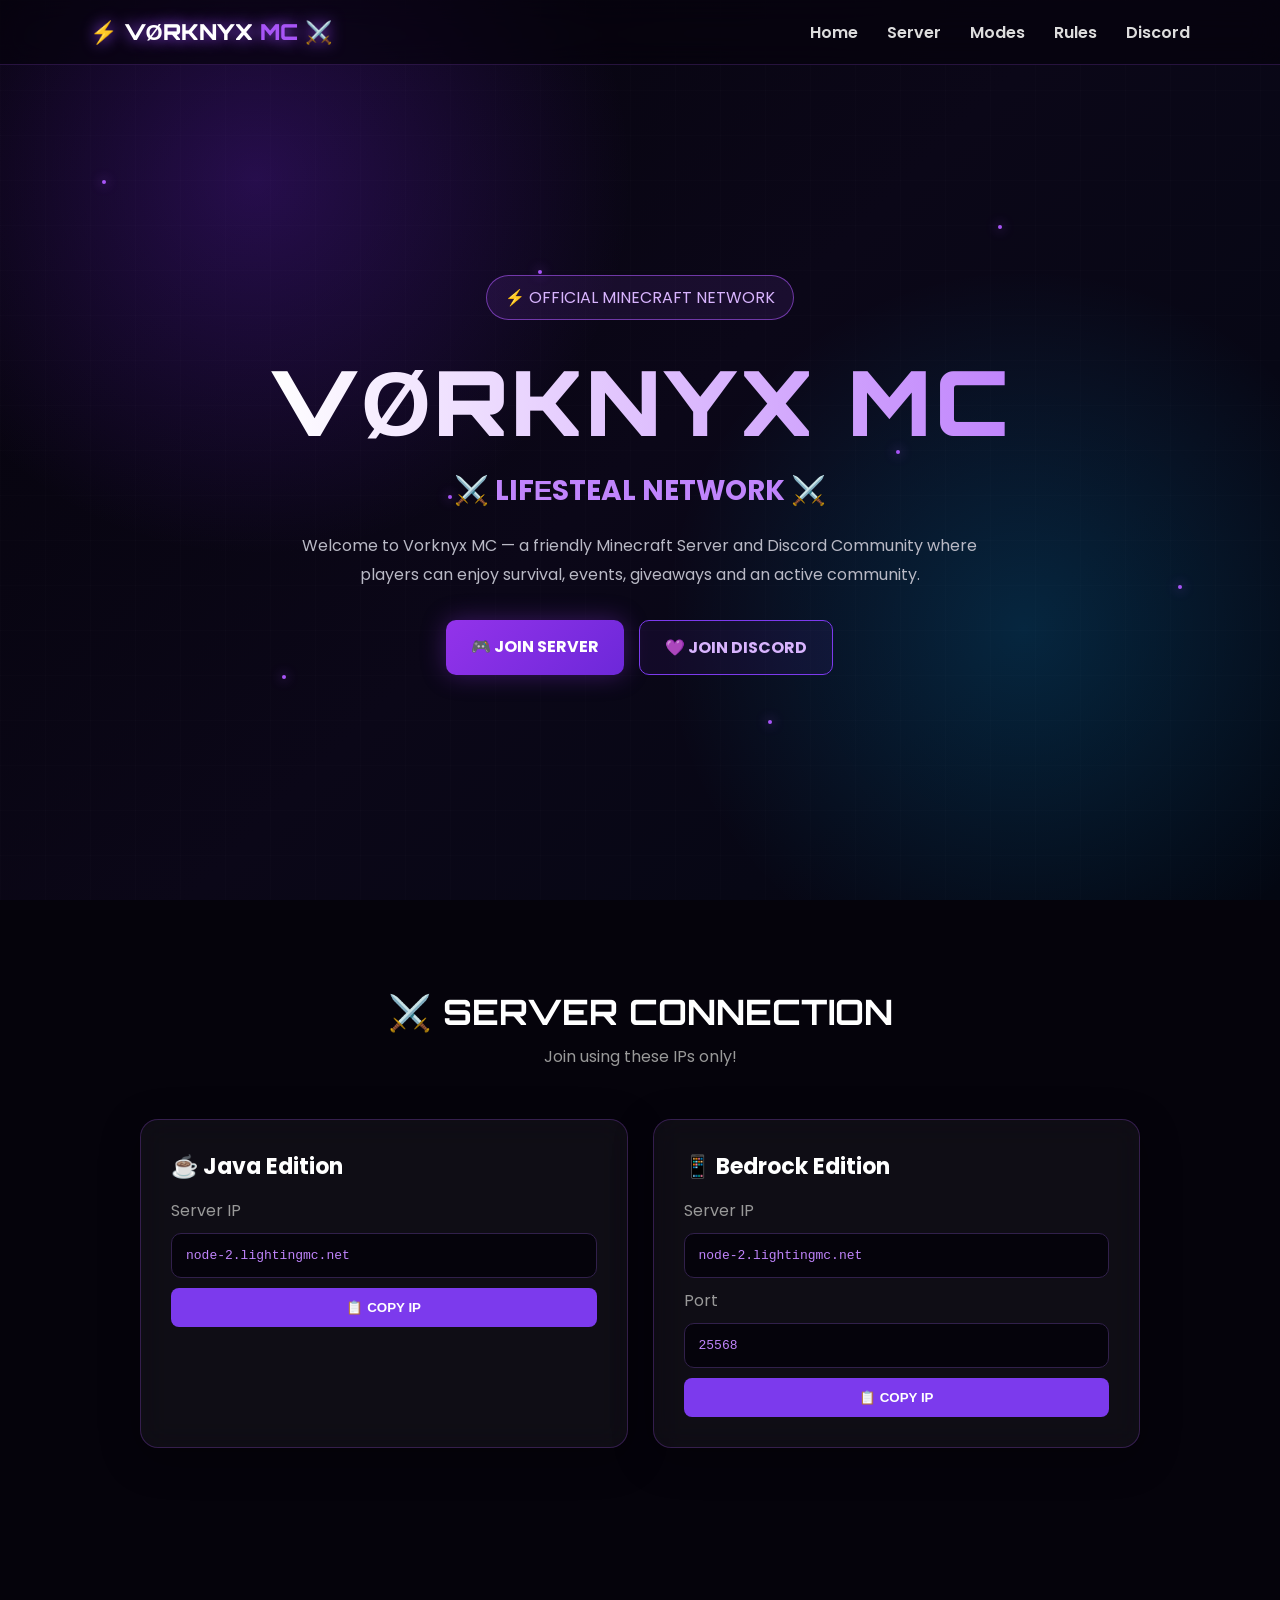
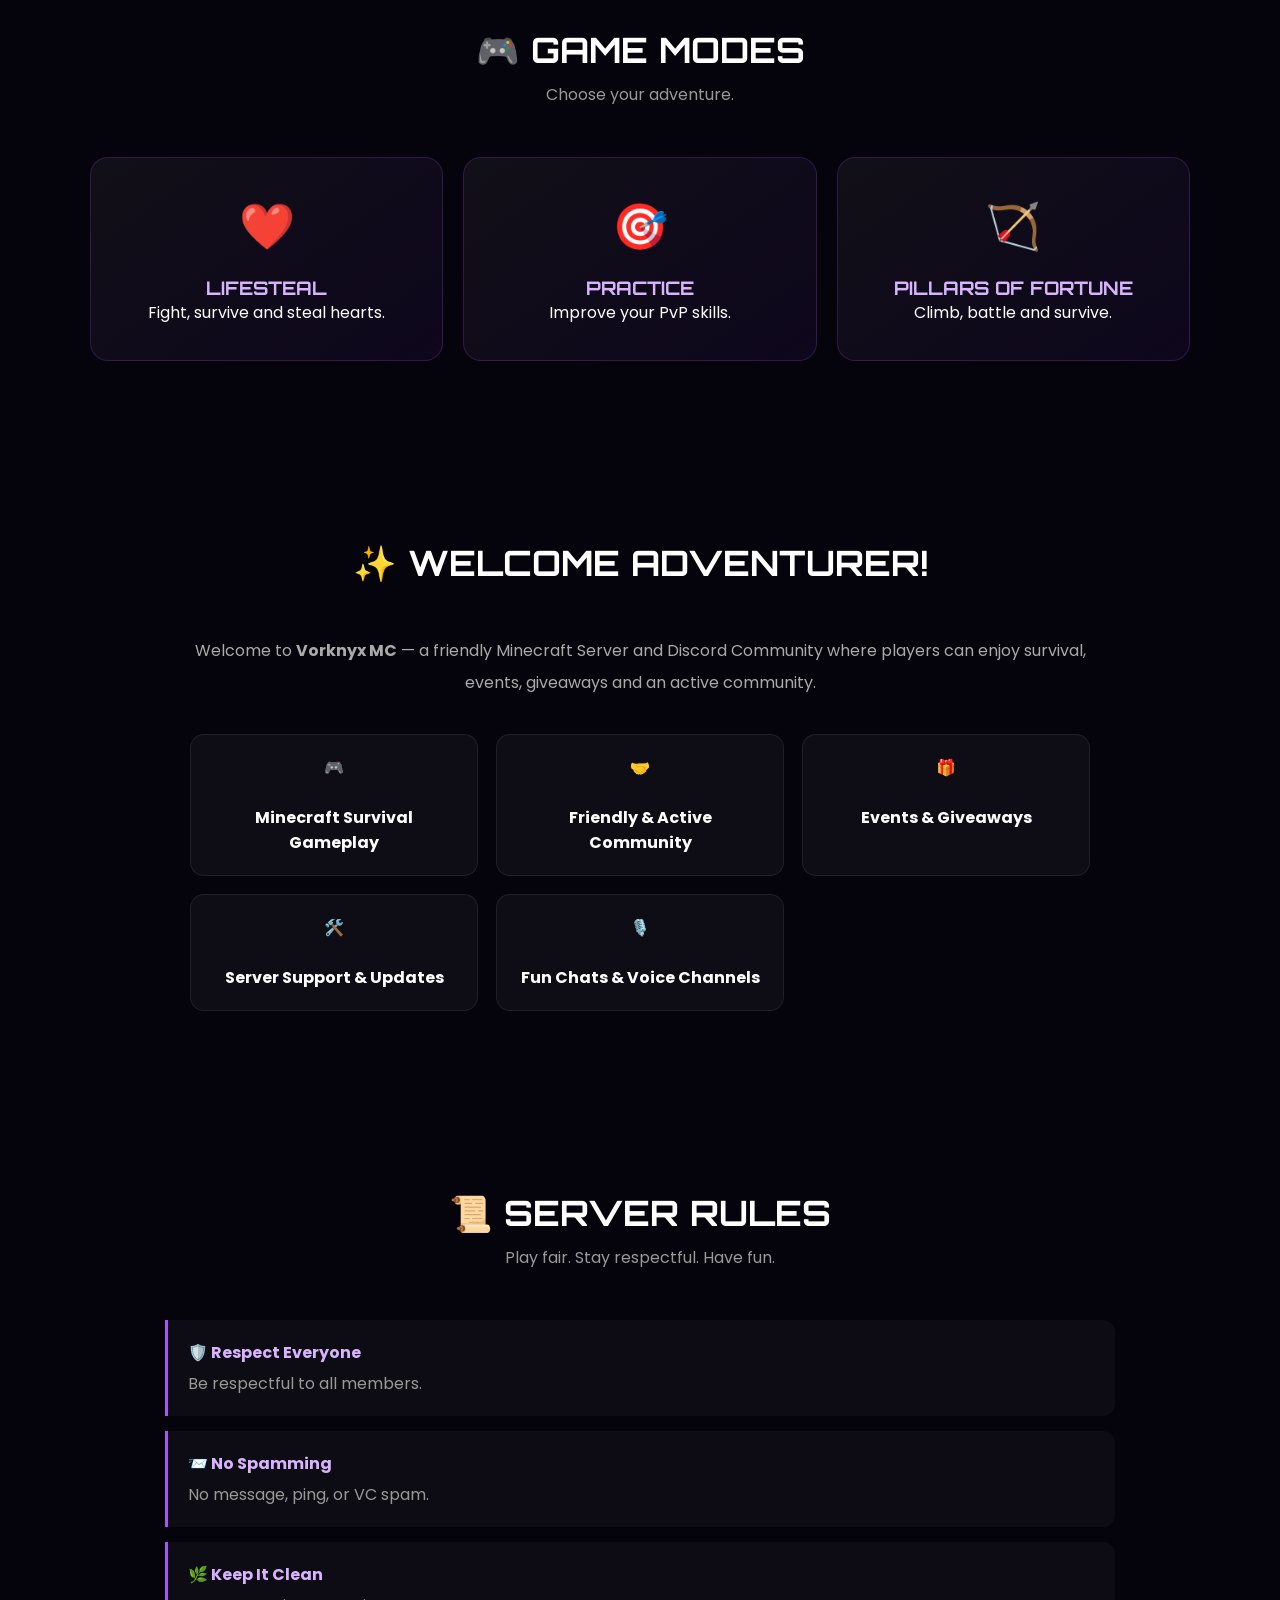
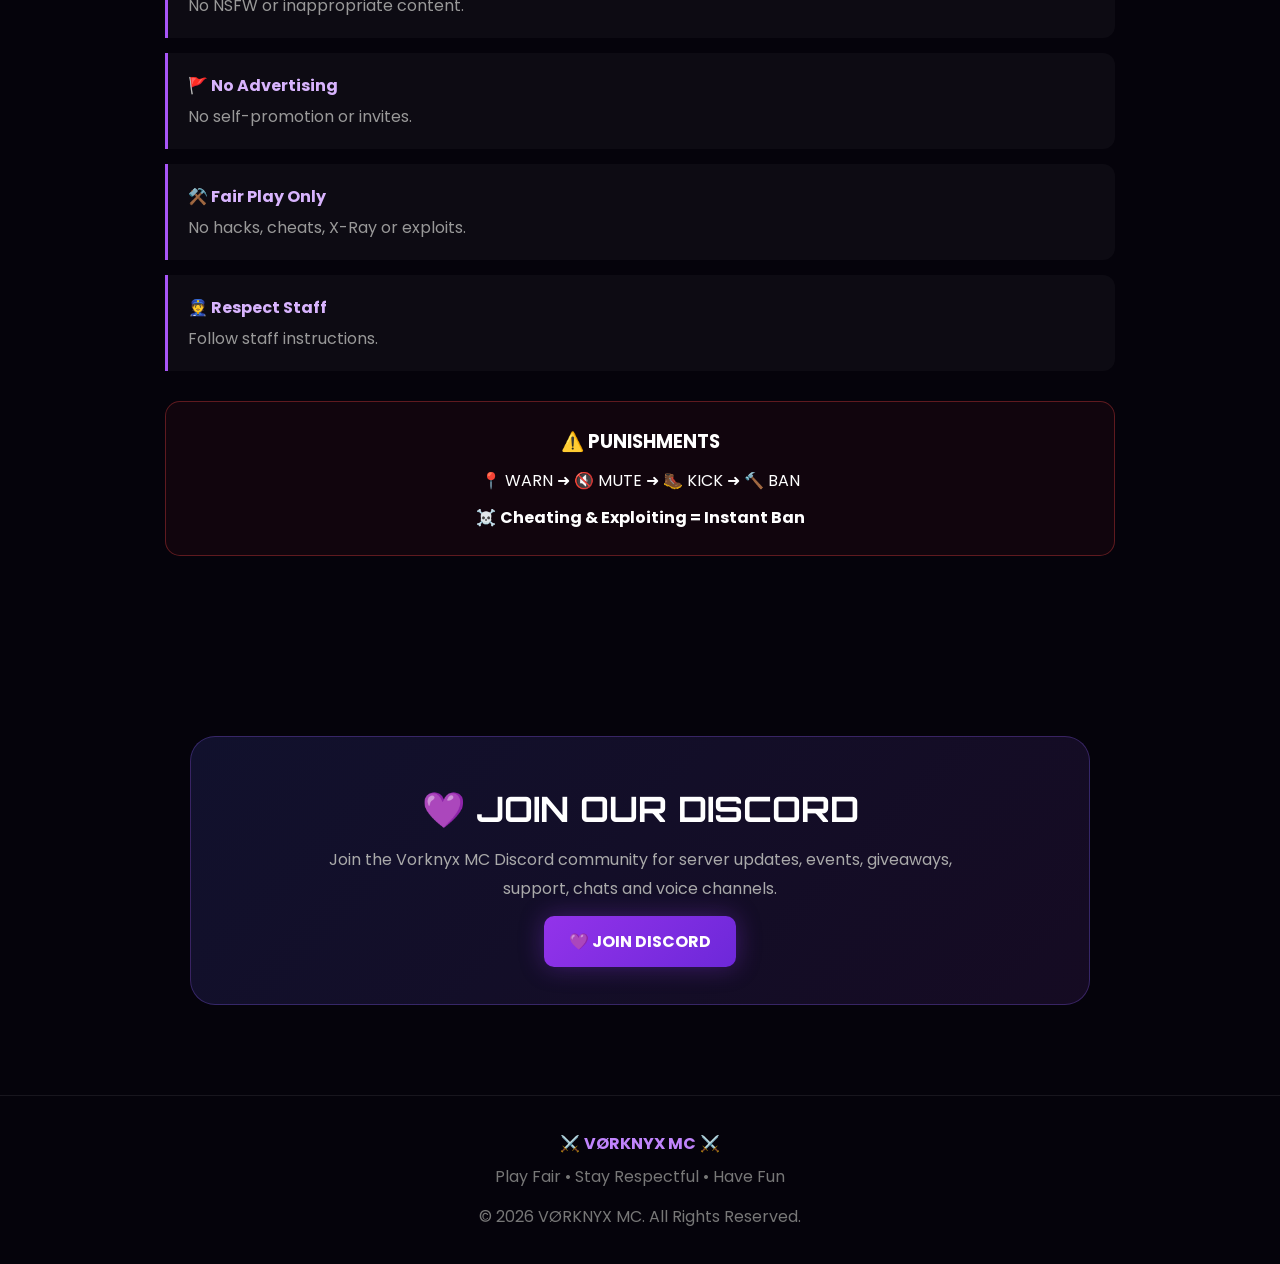
==== index.html @ fefadafc "Create index.html" ====
<!DOCTYPE html>
<html lang="en">
<head>
<meta charset="UTF-8">
<meta name="viewport" content="width=device-width, initial-scale=1.0">
<title>⚡ VØRKNYX MC ⚔️ | Lifesteal Network</title>

<style>
@import url('https://fonts.googleapis.com/css2?family=Orbitron:wght@500;700;900&family=Poppins:wght@400;500;600;700&display=swap');

*{
    margin:0;
    padding:0;
    box-sizing:border-box;
}

html{
    scroll-behavior:smooth;
}

body{
    font-family:Poppins,sans-serif;
    background:#05030b;
    color:white;
    overflow-x:hidden;
}

/* ================= BACKGROUND ================= */

body::before{
    content:"";
    position:fixed;
    inset:0;
    z-index:-3;
    background:
      radial-gradient(circle at 20% 20%,rgba(130,40,255,.25),transparent 30%),
      radial-gradient(circle at 80% 70%,rgba(0,180,255,.18),transparent 30%),
      linear-gradient(135deg,#05030b,#0b0718,#030712);
}

body::after{
    content:"";
    position:fixed;
    inset:0;
    z-index:-2;
    opacity:.18;
    background-image:
      linear-gradient(rgba(255,255,255,.08) 1px,transparent 1px),
      linear-gradient(90deg,rgba(255,255,255,.08) 1px,transparent 1px);
    background-size:45px 45px;
    animation:gridMove 12s linear infinite;
}

@keyframes gridMove{
    from{background-position:0 0;}
    to{background-position:45px 45px;}
}

/* PARTICLES */

.particles{
    position:fixed;
    inset:0;
    pointer-events:none;
    z-index:-1;
}

.particle{
    position:absolute;
    width:4px;
    height:4px;
    background:#a855f7;
    border-radius:50%;
    box-shadow:0 0 12px #a855f7;
    animation:float 7s infinite ease-in-out;
}

.p1{left:8%;top:20%;animation-delay:0s}
.p2{left:22%;top:75%;animation-delay:2s}
.p3{left:42%;top:30%;animation-delay:1s}
.p4{left:60%;top:80%;animation-delay:3s}
.p5{left:78%;top:25%;animation-delay:1.5s}
.p6{left:92%;top:65%;animation-delay:4s}
.p7{left:35%;top:55%;animation-delay:2.5s}
.p8{left:70%;top:50%;animation-delay:3.5s}

@keyframes float{
    0%,100%{transform:translateY(0);opacity:.2}
    50%{transform:translateY(-80px);opacity:1}
}

/* ================= NAVBAR ================= */

nav{
    position:fixed;
    top:0;
    left:0;
    width:100%;
    padding:18px 7%;
    display:flex;
    justify-content:space-between;
    align-items:center;
    z-index:1000;
    background:rgba(5,3,11,.65);
    backdrop-filter:blur(15px);
    border-bottom:1px solid rgba(168,85,247,.2);
}

.logo{
    font-family:Orbitron,sans-serif;
    font-weight:900;
    font-size:22px;
    color:#fff;
    text-shadow:0 0 15px #9b4dff;
}

.logo span{
    color:#a855f7;
}

nav a{
    color:#ddd;
    text-decoration:none;
    margin-left:25px;
    font-weight:600;
    transition:.3s;
}

nav a:hover{
    color:#b66cff;
    text-shadow:0 0 10px #a855f7;
}

/* ================= HERO ================= */

.hero{
    min-height:100vh;
    display:flex;
    align-items:center;
    justify-content:center;
    text-align:center;
    padding:120px 20px 70px;
}

.hero-content{
    max-width:900px;
}

.badge{
    display:inline-block;
    padding:9px 18px;
    border:1px solid rgba(168,85,247,.6);
    background:rgba(168,85,247,.1);
    border-radius:30px;
    color:#d8b4fe;
    margin-bottom:25px;
    animation:pulse 2s infinite;
}

@keyframes pulse{
    50%{box-shadow:0 0 25px rgba(168,85,247,.35)}
}

.hero h1{
    font-family:Orbitron,sans-serif;
    font-size:clamp(45px,9vw,90px);
    font-weight:900;
    letter-spacing:3px;
    background:linear-gradient(90deg,#fff,#c084fc,#7dd3fc,#fff);
    background-size:300%;
    -webkit-background-clip:text;
    color:transparent;
    animation:gradient 5s infinite linear;
}

@keyframes gradient{
    0%{background-position:0%}
    100%{background-position:300%}
}

.hero h2{
    margin-top:12px;
    color:#c084fc;
    font-size:clamp(18px,3vw,28px);
}

.hero p{
    max-width:700px;
    margin:20px auto;
    color:#b9b9c5;
    line-height:1.8;
}

.buttons{
    margin-top:30px;
    display:flex;
    justify-content:center;
    gap:15px;
    flex-wrap:wrap;
}

.btn{
    padding:14px 25px;
    border-radius:10px;
    text-decoration:none;
    font-weight:700;
    transition:.3s;
}

.primary{
    background:linear-gradient(135deg,#9333ea,#6d28d9);
    color:white;
    box-shadow:0 0 25px rgba(147,51,234,.35);
}

.secondary{
    border:1px solid #7c3aed;
    color:#d8b4fe;
    background:rgba(124,58,237,.08);
}

.btn:hover{
    transform:translateY(-4px) scale(1.03);
}

/* ================= SECTIONS ================= */

section{
    padding:90px 7%;
}

.section-title{
    text-align:center;
    margin-bottom:50px;
}

.section-title h2{
    font-family:Orbitron,sans-serif;
    font-size:35px;
}

.section-title p{
    color:#999;
    margin-top:10px;
}

/* ================= IP CARDS ================= */

.ip-grid{
    max-width:1000px;
    margin:auto;
    display:grid;
    grid-template-columns:repeat(auto-fit,minmax(280px,1fr));
    gap:25px;
}

.card{
    background:rgba(255,255,255,.045);
    border:1px solid rgba(168,85,247,.25);
    border-radius:18px;
    padding:30px;
    backdrop-filter:blur(15px);
    box-shadow:0 10px 40px rgba(0,0,0,.3);
    transition:.35s;
}

.card:hover{
    transform:translateY(-8px);
    border-color:#a855f7;
    box-shadow:0 0 35px rgba(168,85,247,.18);
}

.card h3{
    font-size:22px;
    margin-bottom:15px;
}

.ip{
    background:#05030b;
    border:1px solid #31204b;
    padding:14px;
    border-radius:10px;
    font-family:monospace;
    color:#c084fc;
    word-break:break-all;
    margin:10px 0;
}

.copy{
    width:100%;
    border:0;
    padding:12px;
    border-radius:8px;
    background:#7c3aed;
    color:white;
    font-weight:bold;
    cursor:pointer;
    transition:.3s;
}

.copy:hover{
    background:#9333ea;
}

/* ================= MODES ================= */

.modes{
    display:grid;
    grid-template-columns:repeat(auto-fit,minmax(220px,1fr));
    gap:20px;
    max-width:1100px;
    margin:auto;
}

.mode{
    text-align:center;
    padding:35px 20px;
    background:linear-gradient(145deg,rgba(255,255,255,.05),rgba(124,58,237,.08));
    border-radius:18px;
    border:1px solid rgba(168,85,247,.2);
    transition:.3s;
}

.mode:hover{
    transform:translateY(-7px);
}

.mode-icon{
    font-size:45px;
    margin-bottom:15px;
}

.mode h3{
    font-family:Orbitron,sans-serif;
    color:#d8b4fe;
}

/* ================= ABOUT ================= */

.about{
    max-width:900px;
    margin:auto;
    text-align:center;
}

.about p{
    color:#aaa;
    line-height:2;
    font-size:16px;
}

.features{
    display:grid;
    grid-template-columns:repeat(auto-fit,minmax(220px,1fr));
    gap:18px;
    margin-top:35px;
}

.feature{
    padding:20px;
    border-radius:14px;
    background:rgba(255,255,255,.04);
    border:1px solid rgba(255,255,255,.08);
}

/* ================= RULES ================= */

.rules{
    max-width:950px;
    margin:auto;
}

.rule{
    margin-bottom:15px;
    padding:20px;
    border-left:3px solid #a855f7;
    background:rgba(255,255,255,.035);
    border-radius:0 12px 12px 0;
}

.rule strong{
    color:#d8b4fe;
}

.rule p{
    color:#999;
    margin-top:6px;
}

.punishment{
    margin-top:30px;
    text-align:center;
    padding:25px;
    border:1px solid rgba(239,68,68,.35);
    background:rgba(239,68,68,.05);
    border-radius:15px;
}

/* ================= DISCORD ================= */

.discord{
    text-align:center;
    max-width:900px;
    margin:auto;
    padding:50px 30px;
    border-radius:25px;
    background:linear-gradient(135deg,rgba(88,101,242,.15),rgba(168,85,247,.1));
    border:1px solid rgba(139,92,246,.3);
}

.discord h2{
    font-family:Orbitron,sans-serif;
    font-size:35px;
}

.discord p{
    color:#aaa;
    margin:15px auto 25px;
    max-width:650px;
    line-height:1.8;
}

/* ================= FOOTER ================= */

footer{
    text-align:center;
    padding:35px 20px;
    border-top:1px solid rgba(255,255,255,.08);
    color:#777;
}

footer strong{
    color:#c084fc;
}

/* ================= RESPONSIVE ================= */

@media(max-width:700px){
    nav{
        padding:15px 5%;
    }

    nav .links{
        display:none;
    }

    section{
        padding:70px 5%;
    }

    .hero{
        padding-top:110px;
    }
}
</style>
</head>

<body>

<div class="particles">
    <span class="particle p1"></span>
    <span class="particle p2"></span>
    <span class="particle p3"></span>
    <span class="particle p4"></span>
    <span class="particle p5"></span>
    <span class="particle p6"></span>
    <span class="particle p7"></span>
    <span class="particle p8"></span>
</div>

<!-- NAVBAR -->

<nav>
    <div class="logo">⚡ VØRKNYX <span>MC</span> ⚔️</div>

    <div class="links">
        <a href="#home">Home</a>
        <a href="#server">Server</a>
        <a href="#modes">Modes</a>
        <a href="#rules">Rules</a>
        <a href="#discord">Discord</a>
    </div>
</nav>

<!-- HERO -->

<section class="hero" id="home">

    <div class="hero-content">

        <div class="badge">⚡ OFFICIAL MINECRAFT NETWORK</div>

        <h1>VØRKNYX MC</h1>

        <h2>⚔️ LIFΕSTEAL NETWORK ⚔️</h2>

        <p>
            Welcome to Vorknyx MC — a friendly Minecraft Server
            and Discord Community where players can enjoy survival,
            events, giveaways and an active community.
        </p>

        <div class="buttons">
            <a class="btn primary" href="#server">🎮 JOIN SERVER</a>

            <a class="btn secondary"
               href="https://discord.gg/DkYDvR8kQ"
               target="_blank">
                💜 JOIN DISCORD
            </a>
        </div>

    </div>

</section>

<!-- SERVER IP -->

<section id="server">

    <div class="section-title">
        <h2>⚔️ SERVER CONNECTION</h2>
        <p>Join using these IPs only!</p>
    </div>

    <div class="ip-grid">

        <div class="card">

            <h3>☕ Java Edition</h3>

            <p style="color:#999;">Server IP</p>

            <div class="ip" id="javaIP">
                node-2.lightingmc.net
            </div>

            <button class="copy"
                    onclick="copyText('node-2.lightingmc.net',this)">
                📋 COPY IP
            </button>

        </div>

        <div class="card">

            <h3>📱 Bedrock Edition</h3>

            <p style="color:#999;">Server IP</p>

            <div class="ip">
                node-2.lightingmc.net
            </div>

            <p style="color:#999;">Port</p>

            <div class="ip">
                25568
            </div>

            <button class="copy"
                    onclick="copyText('node-2.lightingmc.net',this)">
                📋 COPY IP
            </button>

        </div>

    </div>

</section>

<!-- MODES -->

<section id="modes">

    <div class="section-title">
        <h2>🎮 GAME MODES</h2>
        <p>Choose your adventure.</p>
    </div>

    <div class="modes">

        <div class="mode">
            <div class="mode-icon">❤️</div>
            <h3>LIFESTEAL</h3>
            <p>Fight, survive and steal hearts.</p>
        </div>

        <div class="mode">
            <div class="mode-icon">🎯</div>
            <h3>PRACTICE</h3>
            <p>Improve your PvP skills.</p>
        </div>

        <div class="mode">
            <div class="mode-icon">🏹</div>
            <h3>PILLARS OF FORTUNE</h3>
            <p>Climb, battle and survive.</p>
        </div>

    </div>

</section>

<!-- ABOUT -->

<section>

    <div class="section-title">
        <h2>✨ WELCOME ADVENTURER!</h2>
    </div>

    <div class="about">

        <p>
            Welcome to <strong>Vorknyx MC</strong> — a friendly
            Minecraft Server and Discord Community where players
            can enjoy survival, events, giveaways and an active
            community.
        </p>

        <div class="features">

            <div class="feature">
                🎮<br><br>
                <strong>Minecraft Survival Gameplay</strong>
            </div>

            <div class="feature">
                🤝<br><br>
                <strong>Friendly & Active Community</strong>
            </div>

            <div class="feature">
                🎁<br><br>
                <strong>Events & Giveaways</strong>
            </div>

            <div class="feature">
                🛠️<br><br>
                <strong>Server Support & Updates</strong>
            </div>

            <div class="feature">
                🎙️<br><br>
                <strong>Fun Chats & Voice Channels</strong>
            </div>

        </div>

    </div>

</section>

<!-- RULES -->

<section id="rules">

    <div class="section-title">
        <h2>📜 SERVER RULES</h2>
        <p>Play fair. Stay respectful. Have fun.</p>
    </div>

    <div class="rules">

        <div class="rule">
            <strong>🛡️ Respect Everyone</strong>
            <p>Be respectful to all members.</p>
        </div>

        <div class="rule">
            <strong>📨 No Spamming</strong>
            <p>No message, ping, or VC spam.</p>
        </div>

        <div class="rule">
            <strong>🌿 Keep It Clean</strong>
            <p>No NSFW or inappropriate content.</p>
        </div>

        <div class="rule">
            <strong>🚩 No Advertising</strong>
            <p>No self-promotion or invites.</p>
        </div>

        <div class="rule">
            <strong>⚒️ Fair Play Only</strong>
            <p>No hacks, cheats, X-Ray or exploits.</p>
        </div>

        <div class="rule">
            <strong>👮 Respect Staff</strong>
            <p>Follow staff instructions.</p>
        </div>

        <div class="punishment">

            <h3>⚠️ PUNISHMENTS</h3>

            <p style="margin-top:12px;">
                📍 WARN ➜ 🔇 MUTE ➜ 🥾 KICK ➜ 🔨 BAN
            </p>

            <p style="margin-top:12px;">
                ☠️ <strong>Cheating & Exploiting = Instant Ban</strong>
            </p>

        </div>

    </div>

</section>

<!-- DISCORD -->

<section id="discord">

    <div class="discord">

        <h2>💜 JOIN OUR DISCORD</h2>

        <p>
            Join the Vorknyx MC Discord community for server
            updates, events, giveaways, support, chats and
            voice channels.
        </p>

        <a class="btn primary"
           href="https://discord.gg/DkYDvR8kQ"
           target="_blank">
            💜 JOIN DISCORD
        </a>

    </div>

</section>

<!-- FOOTER -->

<footer>

    <p>
        ⚔️ <strong>VØRKNYX MC</strong> ⚔️
    </p>

    <p style="margin-top:8px;">
        Play Fair • Stay Respectful • Have Fun
    </p>

    <p style="margin-top:15px;">
        © 2026 VØRKNYX MC. All Rights Reserved.
    </p>

</footer>

<script>

function copyText(text,button){

    navigator.clipboard.writeText(text);

    const oldText = button.innerText;

    button.innerText = "✅ COPIED!";

    setTimeout(function(){
        button.innerText = oldText;
    },1500);
}

</script>

</body>
</html>
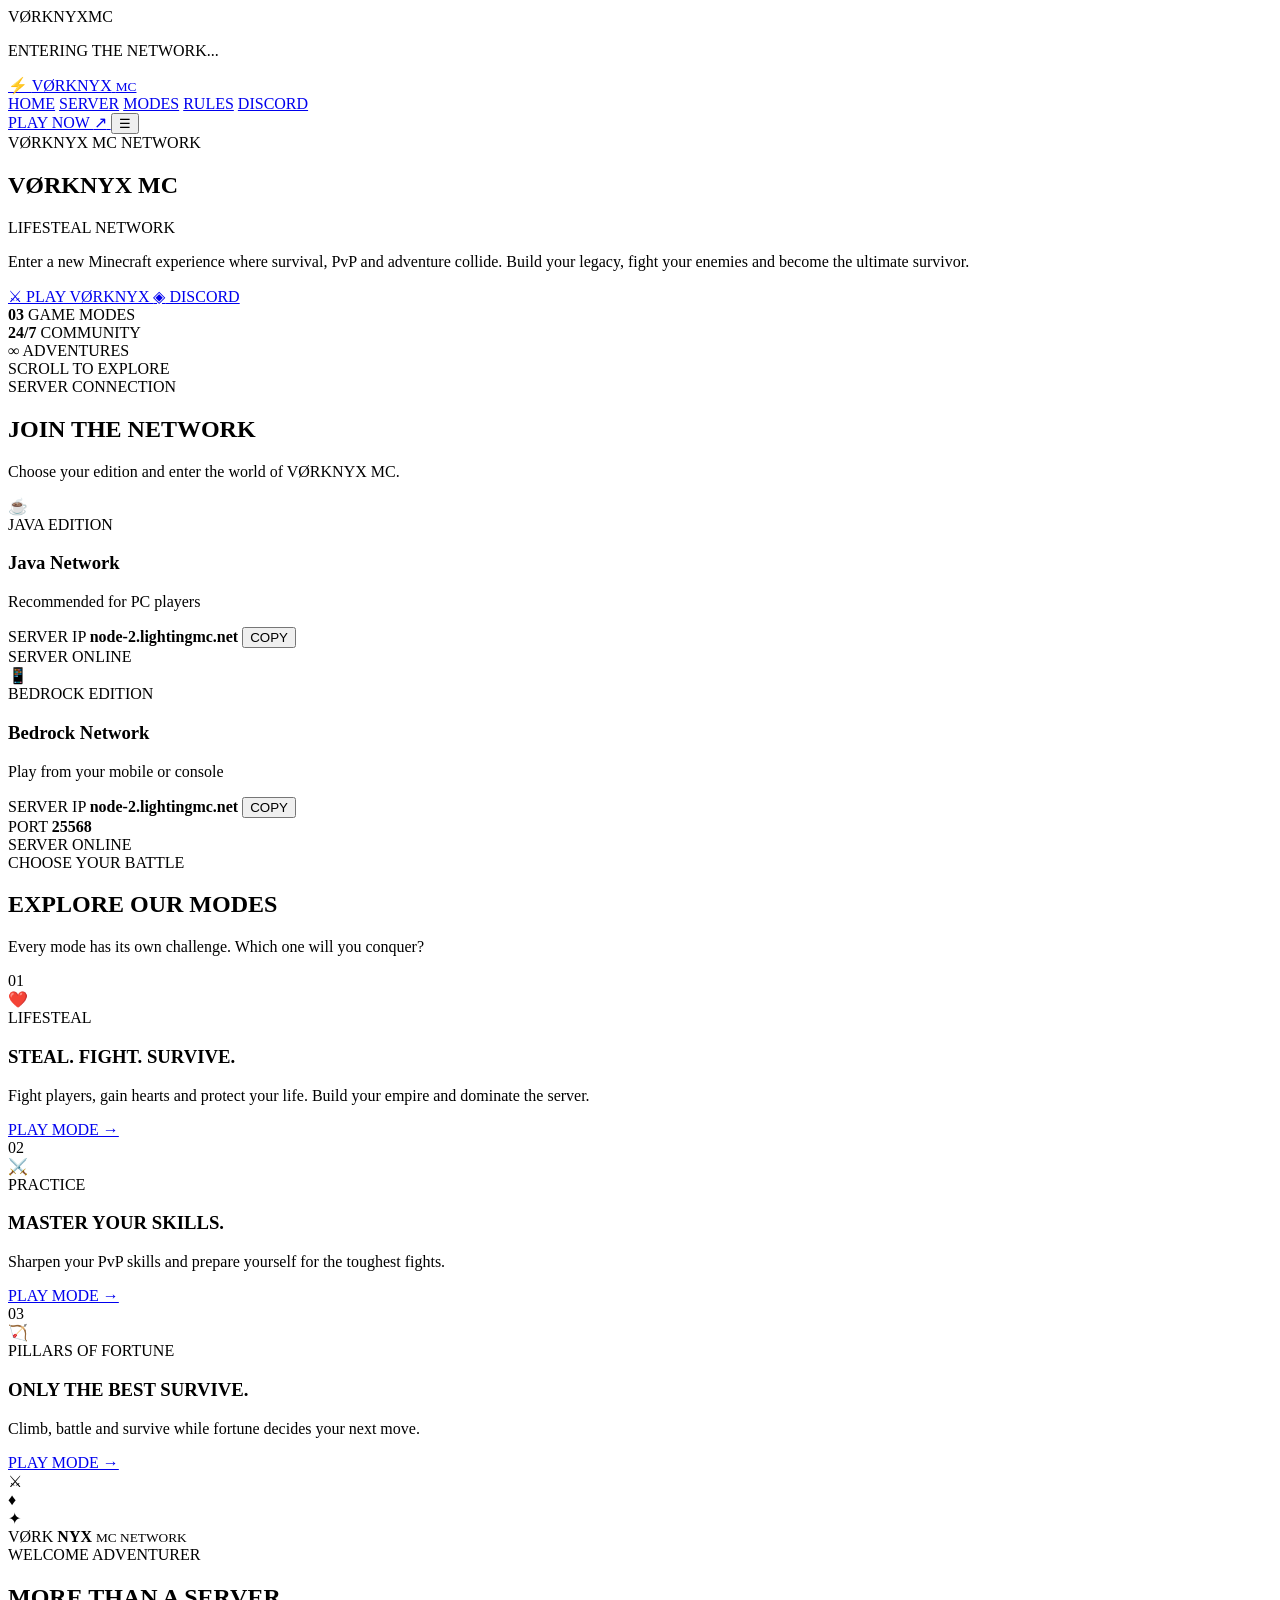
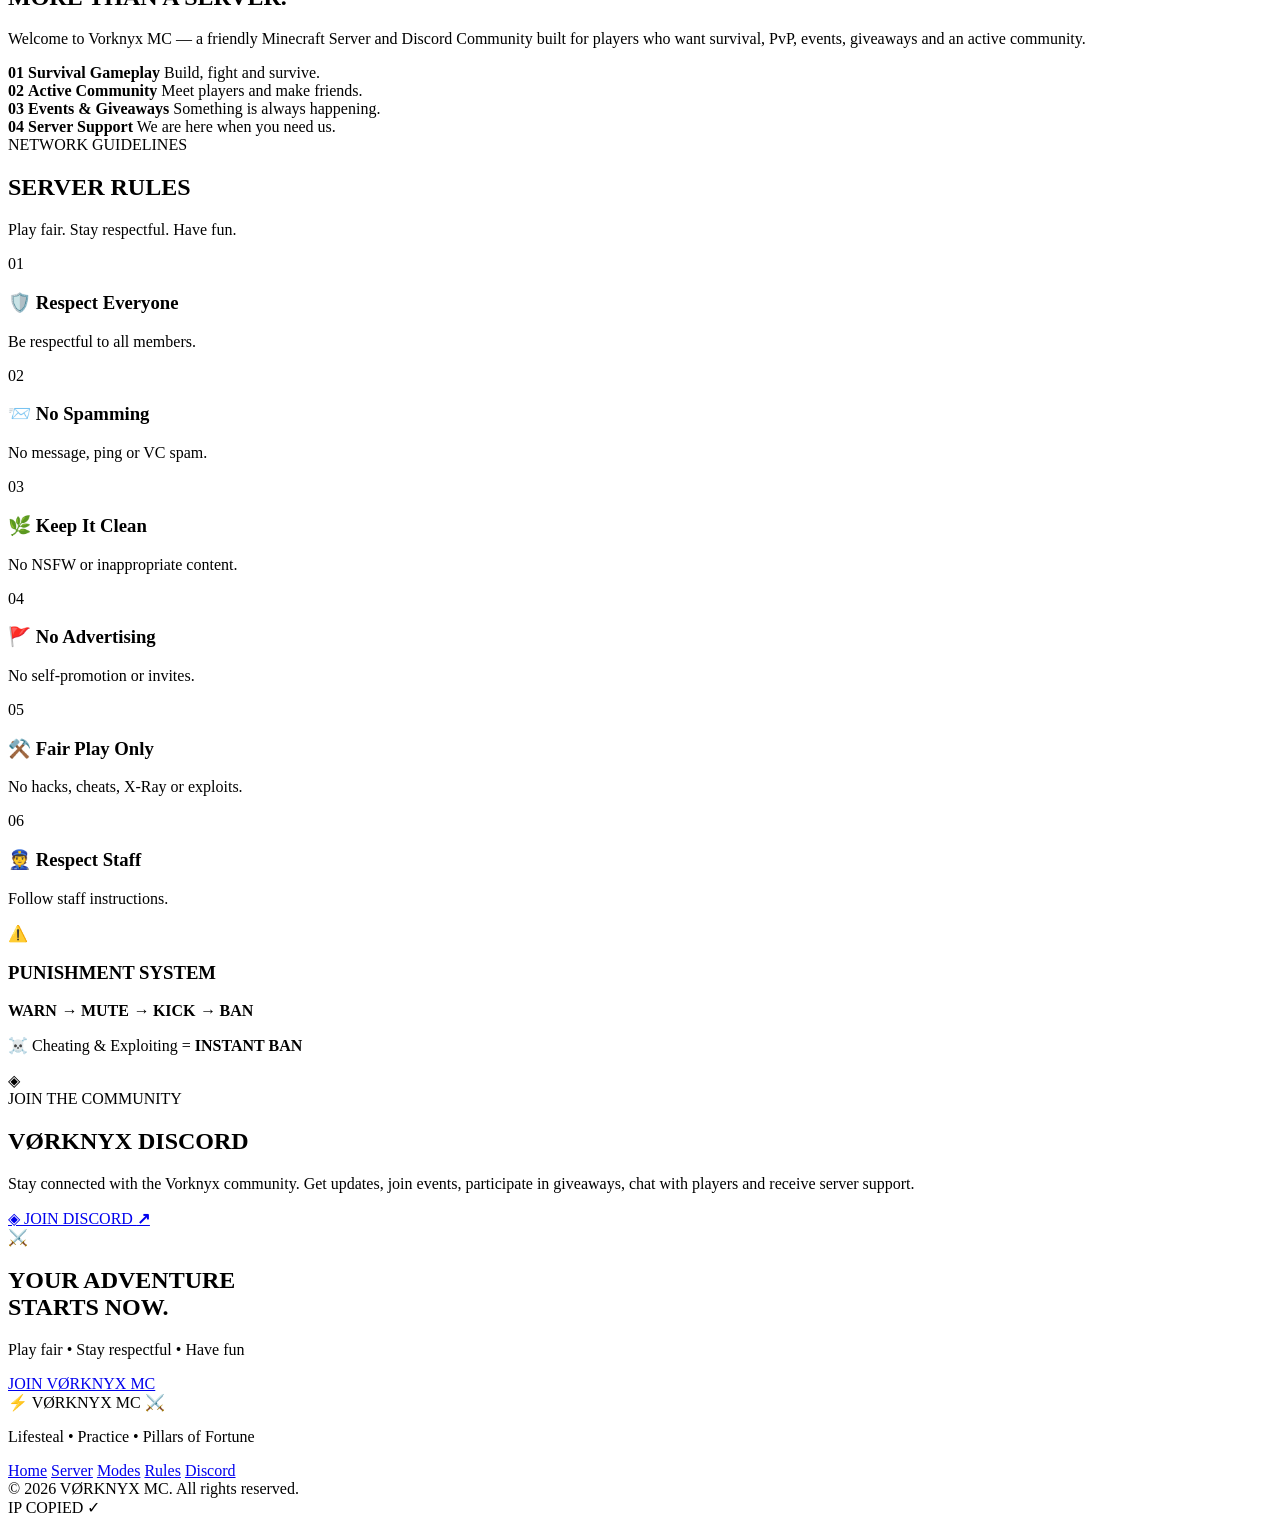
==== commit 6265f4d7: "Update index.html" ====
--- a/index.html
+++ b/index.html
@@ -1,775 +1,632 @@
 <!DOCTYPE html>
 <html lang="en">
 <head>
-<meta charset="UTF-8">
-<meta name="viewport" content="width=device-width, initial-scale=1.0">
-<title>⚡ VØRKNYX MC ⚔️ | Lifesteal Network</title>
-
-<style>
-@import url('https://fonts.googleapis.com/css2?family=Orbitron:wght@500;700;900&family=Poppins:wght@400;500;600;700&display=swap');
-
-*{
-    margin:0;
-    padding:0;
-    box-sizing:border-box;
-}
-
-html{
-    scroll-behavior:smooth;
-}
-
-body{
-    font-family:Poppins,sans-serif;
-    background:#05030b;
-    color:white;
-    overflow-x:hidden;
-}
-
-/* ================= BACKGROUND ================= */
-
-body::before{
-    content:"";
-    position:fixed;
-    inset:0;
-    z-index:-3;
-    background:
-      radial-gradient(circle at 20% 20%,rgba(130,40,255,.25),transparent 30%),
-      radial-gradient(circle at 80% 70%,rgba(0,180,255,.18),transparent 30%),
-      linear-gradient(135deg,#05030b,#0b0718,#030712);
-}
-
-body::after{
-    content:"";
-    position:fixed;
-    inset:0;
-    z-index:-2;
-    opacity:.18;
-    background-image:
-      linear-gradient(rgba(255,255,255,.08) 1px,transparent 1px),
-      linear-gradient(90deg,rgba(255,255,255,.08) 1px,transparent 1px);
-    background-size:45px 45px;
-    animation:gridMove 12s linear infinite;
-}
-
-@keyframes gridMove{
-    from{background-position:0 0;}
-    to{background-position:45px 45px;}
-}
-
-/* PARTICLES */
-
-.particles{
-    position:fixed;
-    inset:0;
-    pointer-events:none;
-    z-index:-1;
-}
-
-.particle{
-    position:absolute;
-    width:4px;
-    height:4px;
-    background:#a855f7;
-    border-radius:50%;
-    box-shadow:0 0 12px #a855f7;
-    animation:float 7s infinite ease-in-out;
-}
-
-.p1{left:8%;top:20%;animation-delay:0s}
-.p2{left:22%;top:75%;animation-delay:2s}
-.p3{left:42%;top:30%;animation-delay:1s}
-.p4{left:60%;top:80%;animation-delay:3s}
-.p5{left:78%;top:25%;animation-delay:1.5s}
-.p6{left:92%;top:65%;animation-delay:4s}
-.p7{left:35%;top:55%;animation-delay:2.5s}
-.p8{left:70%;top:50%;animation-delay:3.5s}
-
-@keyframes float{
-    0%,100%{transform:translateY(0);opacity:.2}
-    50%{transform:translateY(-80px);opacity:1}
-}
-
-/* ================= NAVBAR ================= */
-
-nav{
-    position:fixed;
-    top:0;
-    left:0;
-    width:100%;
-    padding:18px 7%;
-    display:flex;
-    justify-content:space-between;
-    align-items:center;
-    z-index:1000;
-    background:rgba(5,3,11,.65);
-    backdrop-filter:blur(15px);
-    border-bottom:1px solid rgba(168,85,247,.2);
-}
-
-.logo{
-    font-family:Orbitron,sans-serif;
-    font-weight:900;
-    font-size:22px;
-    color:#fff;
-    text-shadow:0 0 15px #9b4dff;
-}
-
-.logo span{
-    color:#a855f7;
-}
-
-nav a{
-    color:#ddd;
-    text-decoration:none;
-    margin-left:25px;
-    font-weight:600;
-    transition:.3s;
-}
-
-nav a:hover{
-    color:#b66cff;
-    text-shadow:0 0 10px #a855f7;
-}
-
-/* ================= HERO ================= */
-
-.hero{
-    min-height:100vh;
-    display:flex;
-    align-items:center;
-    justify-content:center;
-    text-align:center;
-    padding:120px 20px 70px;
-}
-
-.hero-content{
-    max-width:900px;
-}
-
-.badge{
-    display:inline-block;
-    padding:9px 18px;
-    border:1px solid rgba(168,85,247,.6);
-    background:rgba(168,85,247,.1);
-    border-radius:30px;
-    color:#d8b4fe;
-    margin-bottom:25px;
-    animation:pulse 2s infinite;
-}
-
-@keyframes pulse{
-    50%{box-shadow:0 0 25px rgba(168,85,247,.35)}
-}
-
-.hero h1{
-    font-family:Orbitron,sans-serif;
-    font-size:clamp(45px,9vw,90px);
-    font-weight:900;
-    letter-spacing:3px;
-    background:linear-gradient(90deg,#fff,#c084fc,#7dd3fc,#fff);
-    background-size:300%;
-    -webkit-background-clip:text;
-    color:transparent;
-    animation:gradient 5s infinite linear;
-}
-
-@keyframes gradient{
-    0%{background-position:0%}
-    100%{background-position:300%}
-}
-
-.hero h2{
-    margin-top:12px;
-    color:#c084fc;
-    font-size:clamp(18px,3vw,28px);
-}
-
-.hero p{
-    max-width:700px;
-    margin:20px auto;
-    color:#b9b9c5;
-    line-height:1.8;
-}
-
-.buttons{
-    margin-top:30px;
-    display:flex;
-    justify-content:center;
-    gap:15px;
-    flex-wrap:wrap;
-}
-
-.btn{
-    padding:14px 25px;
-    border-radius:10px;
-    text-decoration:none;
-    font-weight:700;
-    transition:.3s;
-}
-
-.primary{
-    background:linear-gradient(135deg,#9333ea,#6d28d9);
-    color:white;
-    box-shadow:0 0 25px rgba(147,51,234,.35);
-}
-
-.secondary{
-    border:1px solid #7c3aed;
-    color:#d8b4fe;
-    background:rgba(124,58,237,.08);
-}
-
-.btn:hover{
-    transform:translateY(-4px) scale(1.03);
-}
-
-/* ================= SECTIONS ================= */
-
-section{
-    padding:90px 7%;
-}
-
-.section-title{
-    text-align:center;
-    margin-bottom:50px;
-}
-
-.section-title h2{
-    font-family:Orbitron,sans-serif;
-    font-size:35px;
-}
-
-.section-title p{
-    color:#999;
-    margin-top:10px;
-}
-
-/* ================= IP CARDS ================= */
-
-.ip-grid{
-    max-width:1000px;
-    margin:auto;
-    display:grid;
-    grid-template-columns:repeat(auto-fit,minmax(280px,1fr));
-    gap:25px;
-}
-
-.card{
-    background:rgba(255,255,255,.045);
-    border:1px solid rgba(168,85,247,.25);
-    border-radius:18px;
-    padding:30px;
-    backdrop-filter:blur(15px);
-    box-shadow:0 10px 40px rgba(0,0,0,.3);
-    transition:.35s;
-}
-
-.card:hover{
-    transform:translateY(-8px);
-    border-color:#a855f7;
-    box-shadow:0 0 35px rgba(168,85,247,.18);
-}
-
-.card h3{
-    font-size:22px;
-    margin-bottom:15px;
-}
-
-.ip{
-    background:#05030b;
-    border:1px solid #31204b;
-    padding:14px;
-    border-radius:10px;
-    font-family:monospace;
-    color:#c084fc;
-    word-break:break-all;
-    margin:10px 0;
-}
-
-.copy{
-    width:100%;
-    border:0;
-    padding:12px;
-    border-radius:8px;
-    background:#7c3aed;
-    color:white;
-    font-weight:bold;
-    cursor:pointer;
-    transition:.3s;
-}
-
-.copy:hover{
-    background:#9333ea;
-}
-
-/* ================= MODES ================= */
-
-.modes{
-    display:grid;
-    grid-template-columns:repeat(auto-fit,minmax(220px,1fr));
-    gap:20px;
-    max-width:1100px;
-    margin:auto;
-}
-
-.mode{
-    text-align:center;
-    padding:35px 20px;
-    background:linear-gradient(145deg,rgba(255,255,255,.05),rgba(124,58,237,.08));
-    border-radius:18px;
-    border:1px solid rgba(168,85,247,.2);
-    transition:.3s;
-}
-
-.mode:hover{
-    transform:translateY(-7px);
-}
-
-.mode-icon{
-    font-size:45px;
-    margin-bottom:15px;
-}
-
-.mode h3{
-    font-family:Orbitron,sans-serif;
-    color:#d8b4fe;
-}
-
-/* ================= ABOUT ================= */
-
-.about{
-    max-width:900px;
-    margin:auto;
-    text-align:center;
-}
-
-.about p{
-    color:#aaa;
-    line-height:2;
-    font-size:16px;
-}
-
-.features{
-    display:grid;
-    grid-template-columns:repeat(auto-fit,minmax(220px,1fr));
-    gap:18px;
-    margin-top:35px;
-}
-
-.feature{
-    padding:20px;
-    border-radius:14px;
-    background:rgba(255,255,255,.04);
-    border:1px solid rgba(255,255,255,.08);
-}
-
-/* ================= RULES ================= */
-
-.rules{
-    max-width:950px;
-    margin:auto;
-}
-
-.rule{
-    margin-bottom:15px;
-    padding:20px;
-    border-left:3px solid #a855f7;
-    background:rgba(255,255,255,.035);
-    border-radius:0 12px 12px 0;
-}
-
-.rule strong{
-    color:#d8b4fe;
-}
-
-.rule p{
-    color:#999;
-    margin-top:6px;
-}
-
-.punishment{
-    margin-top:30px;
-    text-align:center;
-    padding:25px;
-    border:1px solid rgba(239,68,68,.35);
-    background:rgba(239,68,68,.05);
-    border-radius:15px;
-}
-
-/* ================= DISCORD ================= */
-
-.discord{
-    text-align:center;
-    max-width:900px;
-    margin:auto;
-    padding:50px 30px;
-    border-radius:25px;
-    background:linear-gradient(135deg,rgba(88,101,242,.15),rgba(168,85,247,.1));
-    border:1px solid rgba(139,92,246,.3);
-}
-
-.discord h2{
-    font-family:Orbitron,sans-serif;
-    font-size:35px;
-}
-
-.discord p{
-    color:#aaa;
-    margin:15px auto 25px;
-    max-width:650px;
-    line-height:1.8;
-}
-
-/* ================= FOOTER ================= */
-
-footer{
-    text-align:center;
-    padding:35px 20px;
-    border-top:1px solid rgba(255,255,255,.08);
-    color:#777;
-}
-
-footer strong{
-    color:#c084fc;
-}
-
-/* ================= RESPONSIVE ================= */
-
-@media(max-width:700px){
-    nav{
-        padding:15px 5%;
-    }
-
-    nav .links{
-        display:none;
-    }
-
-    section{
-        padding:70px 5%;
-    }
-
-    .hero{
-        padding-top:110px;
-    }
-}
-</style>
+    <meta charset="UTF-8">
+    <meta name="viewport" content="width=device-width, initial-scale=1.0">
+
+    <title>VØRKNYX MC ⚡ | Lifesteal Network</title>
+
+    <meta name="description"
+          content="VØRKNYX MC — Premium Minecraft Lifesteal Network. Lifesteal, Practice and Pillars of Fortune.">
+
+    <link rel="stylesheet" href="style.css">
+
+    <link rel="preconnect" href="https://fonts.googleapis.com">
+    <link rel="preconnect" href="https://fonts.gstatic.com" crossorigin>
+
+    <link href="https://fonts.googleapis.com/css2?family=Orbitron:wght@400;500;600;700;800;900&family=Poppins:wght@400;500;600;700;800&display=swap" rel="stylesheet">
 </head>
 
 <body>
 
-<div class="particles">
-    <span class="particle p1"></span>
-    <span class="particle p2"></span>
-    <span class="particle p3"></span>
-    <span class="particle p4"></span>
-    <span class="particle p5"></span>
-    <span class="particle p6"></span>
-    <span class="particle p7"></span>
-    <span class="particle p8"></span>
+<!-- LOADING SCREEN -->
+
+<div id="loader">
+    <div class="loader-logo">VØRKNYX<span>MC</span></div>
+    <div class="loader-line">
+        <div></div>
+    </div>
+    <p>ENTERING THE NETWORK...</p>
 </div>
 
+
+<!-- BACKGROUND -->
+
+<div class="background"></div>
+
+<div class="stars">
+    <i></i><i></i><i></i><i></i><i></i>
+    <i></i><i></i><i></i><i></i><i></i>
+    <i></i><i></i><i></i><i></i><i></i>
+</div>
+
+<div class="grid"></div>
+
+
 <!-- NAVBAR -->
 
-<nav>
-    <div class="logo">⚡ VØRKNYX <span>MC</span> ⚔️</div>
-
-    <div class="links">
+<header class="navbar">
+
+    <a href="#home" class="brand">
+        <span class="brand-symbol">⚡</span>
+        <span>VØRKNYX</span>
+        <small>MC</small>
+    </a>
+
+    <nav id="navMenu">
+        <a href="#home">HOME</a>
+        <a href="#server">SERVER</a>
+        <a href="#modes">MODES</a>
+        <a href="#rules">RULES</a>
+        <a href="#discord">DISCORD</a>
+    </nav>
+
+    <a href="#server" class="nav-button">
+        PLAY NOW <span>↗</span>
+    </a>
+
+    <button class="menu-btn" onclick="toggleMenu()">☰</button>
+
+</header>
+
+
+<!-- HERO -->
+
+<main id="home">
+
+<section class="hero">
+
+    <div class="hero-content">
+
+        <div class="network-badge">
+            <span class="pulse"></span>
+            VØRKNYX MC NETWORK
+        </div>
+
+        <h1>
+            <span>VØRKNYX</span>
+            <strong>MC</strong>
+        </h1>
+
+        <div class="hero-subtitle">
+            <span></span>
+            LIFESTEAL NETWORK
+            <span></span>
+        </div>
+
+        <p class="hero-description">
+            Enter a new Minecraft experience where survival,
+            PvP and adventure collide. Build your legacy,
+            fight your enemies and become the ultimate survivor.
+        </p>
+
+        <div class="hero-buttons">
+
+            <a href="#server" class="main-button">
+                <span>⚔</span>
+                PLAY VØRKNYX
+            </a>
+
+            <a href="https://discord.gg/DkYDvR8kQ"
+               target="_blank"
+               class="discord-button">
+                <span>◈</span>
+                DISCORD
+            </a>
+
+        </div>
+
+        <div class="hero-stats">
+
+            <div>
+                <strong>03</strong>
+                <span>GAME MODES</span>
+            </div>
+
+            <div class="stat-line"></div>
+
+            <div>
+                <strong>24/7</strong>
+                <span>COMMUNITY</span>
+            </div>
+
+            <div class="stat-line"></div>
+
+            <div>
+                <strong>∞</strong>
+                <span>ADVENTURES</span>
+            </div>
+
+        </div>
+
+    </div>
+
+    <div class="scroll">
+        <span></span>
+        SCROLL TO EXPLORE
+    </div>
+
+</section>
+
+
+<!-- SERVER -->
+
+<section id="server" class="section">
+
+    <div class="section-heading">
+
+        <div class="mini-title">SERVER CONNECTION</div>
+
+        <h2>
+            JOIN THE
+            <span>NETWORK</span>
+        </h2>
+
+        <p>
+            Choose your edition and enter the world of VØRKNYX MC.
+        </p>
+
+    </div>
+
+
+    <div class="server-grid">
+
+        <!-- JAVA -->
+
+        <div class="connection-card">
+
+            <div class="card-glow"></div>
+
+            <div class="edition-icon">☕</div>
+
+            <div class="edition-tag">JAVA EDITION</div>
+
+            <h3>Java Network</h3>
+
+            <p>Recommended for PC players</p>
+
+            <div class="ip-box">
+                <span>SERVER IP</span>
+
+                <strong>node-2.lightingmc.net</strong>
+
+                <button onclick="copyIP('node-2.lightingmc.net', this)">
+                    COPY
+                </button>
+            </div>
+
+            <div class="status">
+                <i></i>
+                SERVER ONLINE
+            </div>
+
+        </div>
+
+
+        <!-- BEDROCK -->
+
+        <div class="connection-card">
+
+            <div class="card-glow"></div>
+
+            <div class="edition-icon">📱</div>
+
+            <div class="edition-tag">BEDROCK EDITION</div>
+
+            <h3>Bedrock Network</h3>
+
+            <p>Play from your mobile or console</p>
+
+            <div class="ip-box">
+                <span>SERVER IP</span>
+
+                <strong>node-2.lightingmc.net</strong>
+
+                <button onclick="copyIP('node-2.lightingmc.net', this)">
+                    COPY
+                </button>
+            </div>
+
+            <div class="port-box">
+                <span>PORT</span>
+                <strong>25568</strong>
+            </div>
+
+            <div class="status">
+                <i></i>
+                SERVER ONLINE
+            </div>
+
+        </div>
+
+    </div>
+
+</section>
+
+
+<!-- MODES -->
+
+<section id="modes" class="section modes-section">
+
+    <div class="section-heading">
+
+        <div class="mini-title">CHOOSE YOUR BATTLE</div>
+
+        <h2>
+            EXPLORE OUR
+            <span>MODES</span>
+        </h2>
+
+        <p>
+            Every mode has its own challenge. Which one will you conquer?
+        </p>
+
+    </div>
+
+
+    <div class="modes-grid">
+
+        <article class="mode-card lifesteal">
+
+            <div class="mode-number">01</div>
+
+            <div class="mode-icon-big">❤️</div>
+
+            <div class="mode-content">
+
+                <span>LIFΕSTEAL</span>
+
+                <h3>STEAL. FIGHT. SURVIVE.</h3>
+
+                <p>
+                    Fight players, gain hearts and protect your life.
+                    Build your empire and dominate the server.
+                </p>
+
+                <a href="#server">
+                    PLAY MODE →
+                </a>
+
+            </div>
+
+        </article>
+
+
+        <article class="mode-card practice">
+
+            <div class="mode-number">02</div>
+
+            <div class="mode-icon-big">⚔️</div>
+
+            <div class="mode-content">
+
+                <span>PRACTICE</span>
+
+                <h3>MASTER YOUR SKILLS.</h3>
+
+                <p>
+                    Sharpen your PvP skills and prepare yourself
+                    for the toughest fights.
+                </p>
+
+                <a href="#server">
+                    PLAY MODE →
+                </a>
+
+            </div>
+
+        </article>
+
+
+        <article class="mode-card pillars">
+
+            <div class="mode-number">03</div>
+
+            <div class="mode-icon-big">🏹</div>
+
+            <div class="mode-content">
+
+                <span>PILLARS OF FORTUNE</span>
+
+                <h3>ONLY THE BEST SURVIVE.</h3>
+
+                <p>
+                    Climb, battle and survive while fortune decides
+                    your next move.
+                </p>
+
+                <a href="#server">
+                    PLAY MODE →
+                </a>
+
+            </div>
+
+        </article>
+
+    </div>
+
+</section>
+
+
+<!-- ABOUT -->
+
+<section class="about-section section">
+
+    <div class="about-visual">
+
+        <div class="cube cube-one">⚔</div>
+        <div class="cube cube-two">♦</div>
+        <div class="cube cube-three">✦</div>
+
+        <div class="about-ring"></div>
+
+        <div class="about-logo">
+            <span>VØRK</span>
+            <strong>NYX</strong>
+            <small>MC NETWORK</small>
+        </div>
+
+    </div>
+
+
+    <div class="about-content">
+
+        <div class="mini-title">WELCOME ADVENTURER</div>
+
+        <h2>
+            MORE THAN A
+            <span>SERVER.</span>
+        </h2>
+
+        <p>
+            Welcome to Vorknyx MC — a friendly Minecraft Server
+            and Discord Community built for players who want
+            survival, PvP, events, giveaways and an active
+            community.
+        </p>
+
+        <div class="feature-list">
+
+            <div>
+                <b>01</b>
+                <span>
+                    <strong>Survival Gameplay</strong>
+                    Build, fight and survive.
+                </span>
+            </div>
+
+            <div>
+                <b>02</b>
+                <span>
+                    <strong>Active Community</strong>
+                    Meet players and make friends.
+                </span>
+            </div>
+
+            <div>
+                <b>03</b>
+                <span>
+                    <strong>Events & Giveaways</strong>
+                    Something is always happening.
+                </span>
+            </div>
+
+            <div>
+                <b>04</b>
+                <span>
+                    <strong>Server Support</strong>
+                    We are here when you need us.
+                </span>
+            </div>
+
+        </div>
+
+    </div>
+
+</section>
+
+
+<!-- RULES -->
+
+<section id="rules" class="section rules-section">
+
+    <div class="section-heading">
+
+        <div class="mini-title">NETWORK GUIDELINES</div>
+
+        <h2>
+            SERVER
+            <span>RULES</span>
+        </h2>
+
+        <p>
+            Play fair. Stay respectful. Have fun.
+        </p>
+
+    </div>
+
+
+    <div class="rules-container">
+
+        <div class="rule">
+            <span>01</span>
+            <div>
+                <h3>🛡️ Respect Everyone</h3>
+                <p>Be respectful to all members.</p>
+            </div>
+        </div>
+
+        <div class="rule">
+            <span>02</span>
+            <div>
+                <h3>📨 No Spamming</h3>
+                <p>No message, ping or VC spam.</p>
+            </div>
+        </div>
+
+        <div class="rule">
+            <span>03</span>
+            <div>
+                <h3>🌿 Keep It Clean</h3>
+                <p>No NSFW or inappropriate content.</p>
+            </div>
+        </div>
+
+        <div class="rule">
+            <span>04</span>
+            <div>
+                <h3>🚩 No Advertising</h3>
+                <p>No self-promotion or invites.</p>
+            </div>
+        </div>
+
+        <div class="rule">
+            <span>05</span>
+            <div>
+                <h3>⚒️ Fair Play Only</h3>
+                <p>No hacks, cheats, X-Ray or exploits.</p>
+            </div>
+        </div>
+
+        <div class="rule">
+            <span>06</span>
+            <div>
+                <h3>👮 Respect Staff</h3>
+                <p>Follow staff instructions.</p>
+            </div>
+        </div>
+
+    </div>
+
+
+    <div class="punishments">
+
+        <div>
+            <span>⚠️</span>
+            <h3>PUNISHMENT SYSTEM</h3>
+        </div>
+
+        <strong>
+            WARN
+            <i>→</i>
+            MUTE
+            <i>→</i>
+            KICK
+            <i>→</i>
+            BAN
+        </strong>
+
+        <p>
+            ☠️ Cheating & Exploiting = <b>INSTANT BAN</b>
+        </p>
+
+    </div>
+
+</section>
+
+
+<!-- DISCORD -->
+
+<section id="discord" class="discord-section">
+
+    <div class="discord-box">
+
+        <div class="discord-decoration">◈</div>
+
+        <div class="discord-content">
+
+            <div class="mini-title">JOIN THE COMMUNITY</div>
+
+            <h2>
+                VØRKNYX
+                <span>DISCORD</span>
+            </h2>
+
+            <p>
+                Stay connected with the Vorknyx community.
+                Get updates, join events, participate in giveaways,
+                chat with players and receive server support.
+            </p>
+
+            <a href="https://discord.gg/DkYDvR8kQ"
+               target="_blank"
+               class="discord-big-button">
+
+                <span>◈</span>
+
+                JOIN DISCORD
+
+                <b>↗</b>
+
+            </a>
+
+        </div>
+
+    </div>
+
+</section>
+
+
+<!-- FINAL CTA -->
+
+<section class="final-section">
+
+    <div class="final-content">
+
+        <div>⚔️</div>
+
+        <h2>YOUR ADVENTURE<br>STARTS <span>NOW.</span></h2>
+
+        <p>
+            Play fair • Stay respectful • Have fun
+        </p>
+
+        <a href="#server" class="main-button">
+            JOIN VØRKNYX MC
+        </a>
+
+    </div>
+
+</section>
+
+</main>
+
+
+<!-- FOOTER -->
+
+<footer>
+
+    <div class="footer-logo">
+        ⚡ VØRKNYX MC ⚔️
+    </div>
+
+    <p>
+        Lifesteal • Practice • Pillars of Fortune
+    </p>
+
+    <div class="footer-links">
         <a href="#home">Home</a>
         <a href="#server">Server</a>
         <a href="#modes">Modes</a>
         <a href="#rules">Rules</a>
-        <a href="#discord">Discord</a>
-    </div>
-</nav>
-
-<!-- HERO -->
-
-<section class="hero" id="home">
-
-    <div class="hero-content">
-
-        <div class="badge">⚡ OFFICIAL MINECRAFT NETWORK</div>
-
-        <h1>VØRKNYX MC</h1>
-
-        <h2>⚔️ LIFΕSTEAL NETWORK ⚔️</h2>
-
-        <p>
-            Welcome to Vorknyx MC — a friendly Minecraft Server
-            and Discord Community where players can enjoy survival,
-            events, giveaways and an active community.
-        </p>
-
-        <div class="buttons">
-            <a class="btn primary" href="#server">🎮 JOIN SERVER</a>
-
-            <a class="btn secondary"
-               href="https://discord.gg/DkYDvR8kQ"
-               target="_blank">
-                💜 JOIN DISCORD
-            </a>
-        </div>
-
-    </div>
-
-</section>
-
-<!-- SERVER IP -->
-
-<section id="server">
-
-    <div class="section-title">
-        <h2>⚔️ SERVER CONNECTION</h2>
-        <p>Join using these IPs only!</p>
-    </div>
-
-    <div class="ip-grid">
-
-        <div class="card">
-
-            <h3>☕ Java Edition</h3>
-
-            <p style="color:#999;">Server IP</p>
-
-            <div class="ip" id="javaIP">
-                node-2.lightingmc.net
-            </div>
-
-            <button class="copy"
-                    onclick="copyText('node-2.lightingmc.net',this)">
-                📋 COPY IP
-            </button>
-
-        </div>
-
-        <div class="card">
-
-            <h3>📱 Bedrock Edition</h3>
-
-            <p style="color:#999;">Server IP</p>
-
-            <div class="ip">
-                node-2.lightingmc.net
-            </div>
-
-            <p style="color:#999;">Port</p>
-
-            <div class="ip">
-                25568
-            </div>
-
-            <button class="copy"
-                    onclick="copyText('node-2.lightingmc.net',this)">
-                📋 COPY IP
-            </button>
-
-        </div>
-
-    </div>
-
-</section>
-
-<!-- MODES -->
-
-<section id="modes">
-
-    <div class="section-title">
-        <h2>🎮 GAME MODES</h2>
-        <p>Choose your adventure.</p>
-    </div>
-
-    <div class="modes">
-
-        <div class="mode">
-            <div class="mode-icon">❤️</div>
-            <h3>LIFESTEAL</h3>
-            <p>Fight, survive and steal hearts.</p>
-        </div>
-
-        <div class="mode">
-            <div class="mode-icon">🎯</div>
-            <h3>PRACTICE</h3>
-            <p>Improve your PvP skills.</p>
-        </div>
-
-        <div class="mode">
-            <div class="mode-icon">🏹</div>
-            <h3>PILLARS OF FORTUNE</h3>
-            <p>Climb, battle and survive.</p>
-        </div>
-
-    </div>
-
-</section>
-
-<!-- ABOUT -->
-
-<section>
-
-    <div class="section-title">
-        <h2>✨ WELCOME ADVENTURER!</h2>
-    </div>
-
-    <div class="about">
-
-        <p>
-            Welcome to <strong>Vorknyx MC</strong> — a friendly
-            Minecraft Server and Discord Community where players
-            can enjoy survival, events, giveaways and an active
-            community.
-        </p>
-
-        <div class="features">
-
-            <div class="feature">
-                🎮<br><br>
-                <strong>Minecraft Survival Gameplay</strong>
-            </div>
-
-            <div class="feature">
-                🤝<br><br>
-                <strong>Friendly & Active Community</strong>
-            </div>
-
-            <div class="feature">
-                🎁<br><br>
-                <strong>Events & Giveaways</strong>
-            </div>
-
-            <div class="feature">
-                🛠️<br><br>
-                <strong>Server Support & Updates</strong>
-            </div>
-
-            <div class="feature">
-                🎙️<br><br>
-                <strong>Fun Chats & Voice Channels</strong>
-            </div>
-
-        </div>
-
-    </div>
-
-</section>
-
-<!-- RULES -->
-
-<section id="rules">
-
-    <div class="section-title">
-        <h2>📜 SERVER RULES</h2>
-        <p>Play fair. Stay respectful. Have fun.</p>
-    </div>
-
-    <div class="rules">
-
-        <div class="rule">
-            <strong>🛡️ Respect Everyone</strong>
-            <p>Be respectful to all members.</p>
-        </div>
-
-        <div class="rule">
-            <strong>📨 No Spamming</strong>
-            <p>No message, ping, or VC spam.</p>
-        </div>
-
-        <div class="rule">
-            <strong>🌿 Keep It Clean</strong>
-            <p>No NSFW or inappropriate content.</p>
-        </div>
-
-        <div class="rule">
-            <strong>🚩 No Advertising</strong>
-            <p>No self-promotion or invites.</p>
-        </div>
-
-        <div class="rule">
-            <strong>⚒️ Fair Play Only</strong>
-            <p>No hacks, cheats, X-Ray or exploits.</p>
-        </div>
-
-        <div class="rule">
-            <strong>👮 Respect Staff</strong>
-            <p>Follow staff instructions.</p>
-        </div>
-
-        <div class="punishment">
-
-            <h3>⚠️ PUNISHMENTS</h3>
-
-            <p style="margin-top:12px;">
-                📍 WARN ➜ 🔇 MUTE ➜ 🥾 KICK ➜ 🔨 BAN
-            </p>
-
-            <p style="margin-top:12px;">
-                ☠️ <strong>Cheating & Exploiting = Instant Ban</strong>
-            </p>
-
-        </div>
-
-    </div>
-
-</section>
-
-<!-- DISCORD -->
-
-<section id="discord">
-
-    <div class="discord">
-
-        <h2>💜 JOIN OUR DISCORD</h2>
-
-        <p>
-            Join the Vorknyx MC Discord community for server
-            updates, events, giveaways, support, chats and
-            voice channels.
-        </p>
-
-        <a class="btn primary"
-           href="https://discord.gg/DkYDvR8kQ"
-           target="_blank">
-            💜 JOIN DISCORD
+        <a href="https://discord.gg/DkYDvR8kQ" target="_blank">
+            Discord
         </a>
-
-    </div>
-
-</section>
-
-<!-- FOOTER -->
-
-<footer>
-
-    <p>
-        ⚔️ <strong>VØRKNYX MC</strong> ⚔️
-    </p>
-
-    <p style="margin-top:8px;">
-        Play Fair • Stay Respectful • Have Fun
-    </p>
-
-    <p style="margin-top:15px;">
-        © 2026 VØRKNYX MC. All Rights Reserved.
-    </p>
+    </div>
+
+    <div class="copyright">
+        © 2026 VØRKNYX MC. All rights reserved.
+    </div>
 
 </footer>
 
-<script>
-
-function copyText(text,button){
-
-    navigator.clipboard.writeText(text);
-
-    const oldText = button.innerText;
-
-    button.innerText = "✅ COPIED!";
-
-    setTimeout(function(){
-        button.innerText = oldText;
-    },1500);
-}
-
-</script>
+
+<div id="toast">
+    IP COPIED ✓
+</div>
+
+
+<script src="script.js"></script>
 
 </body>
 </html>
-
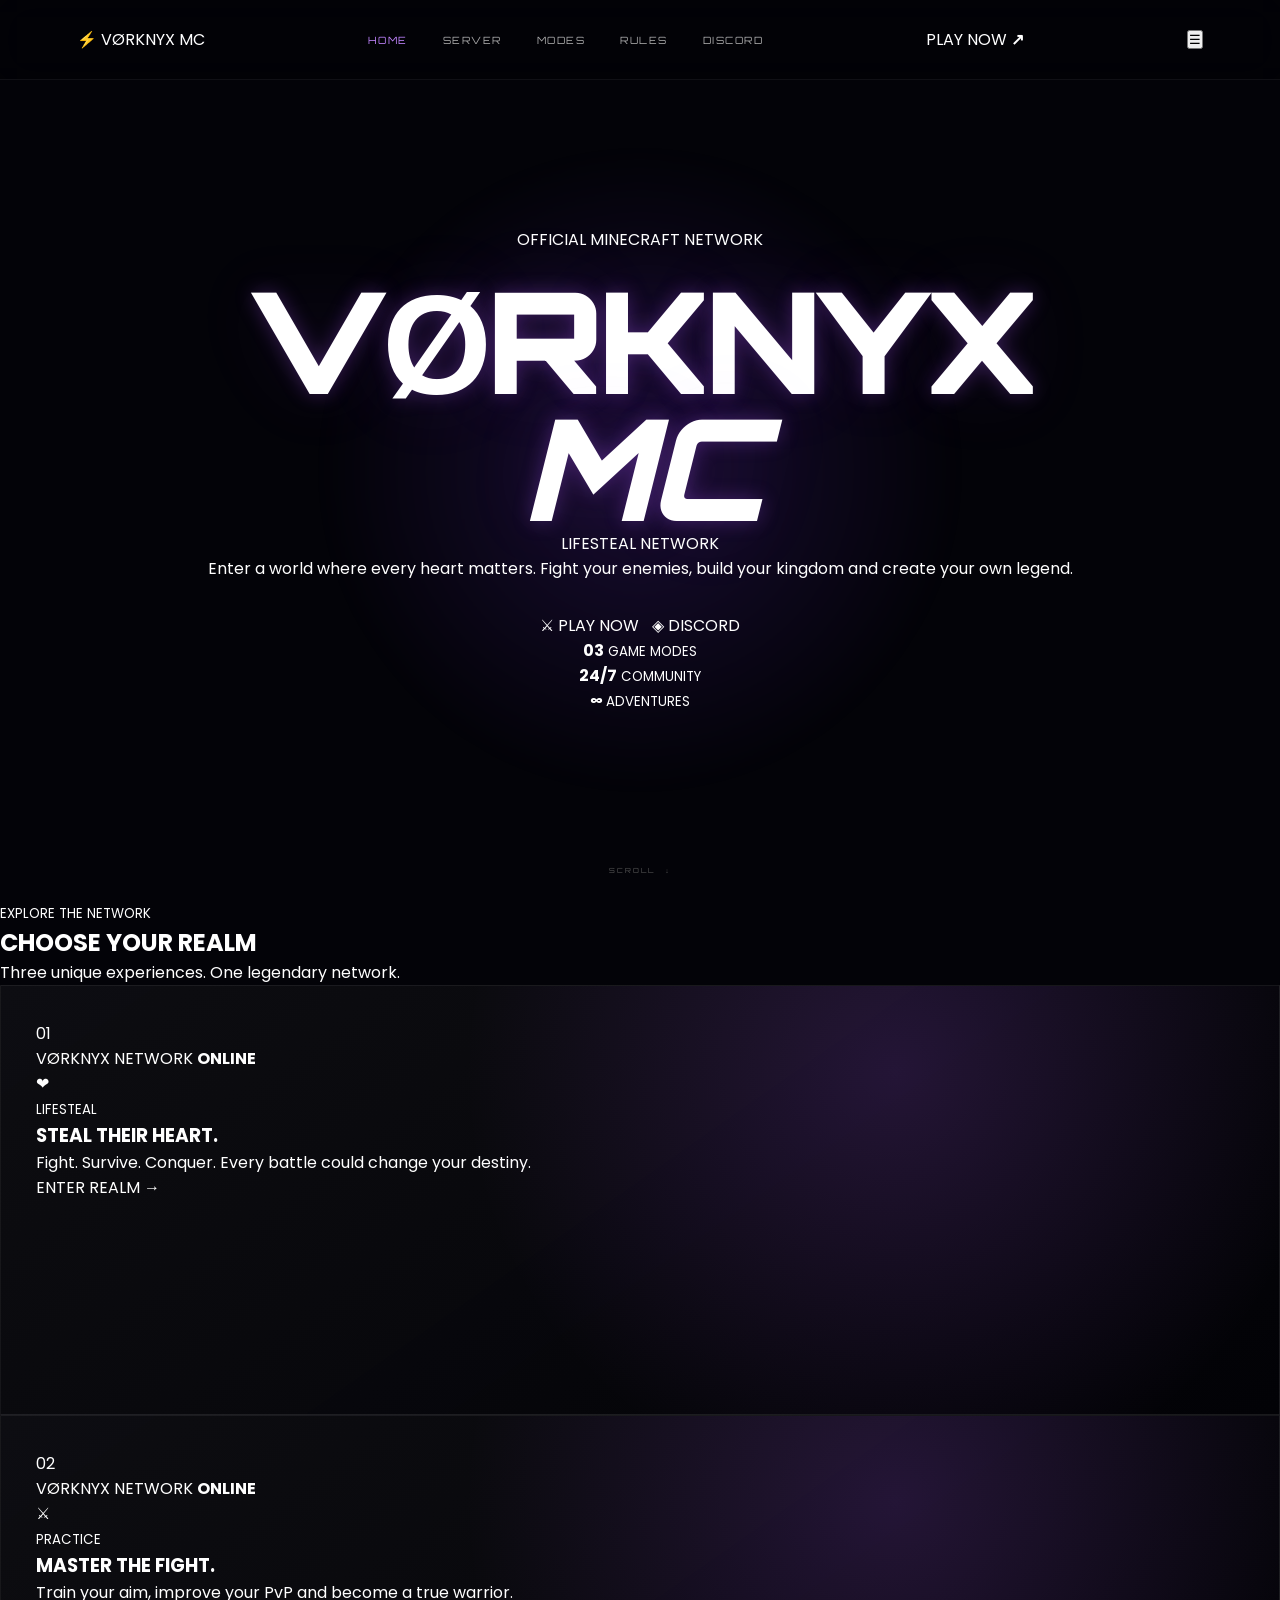
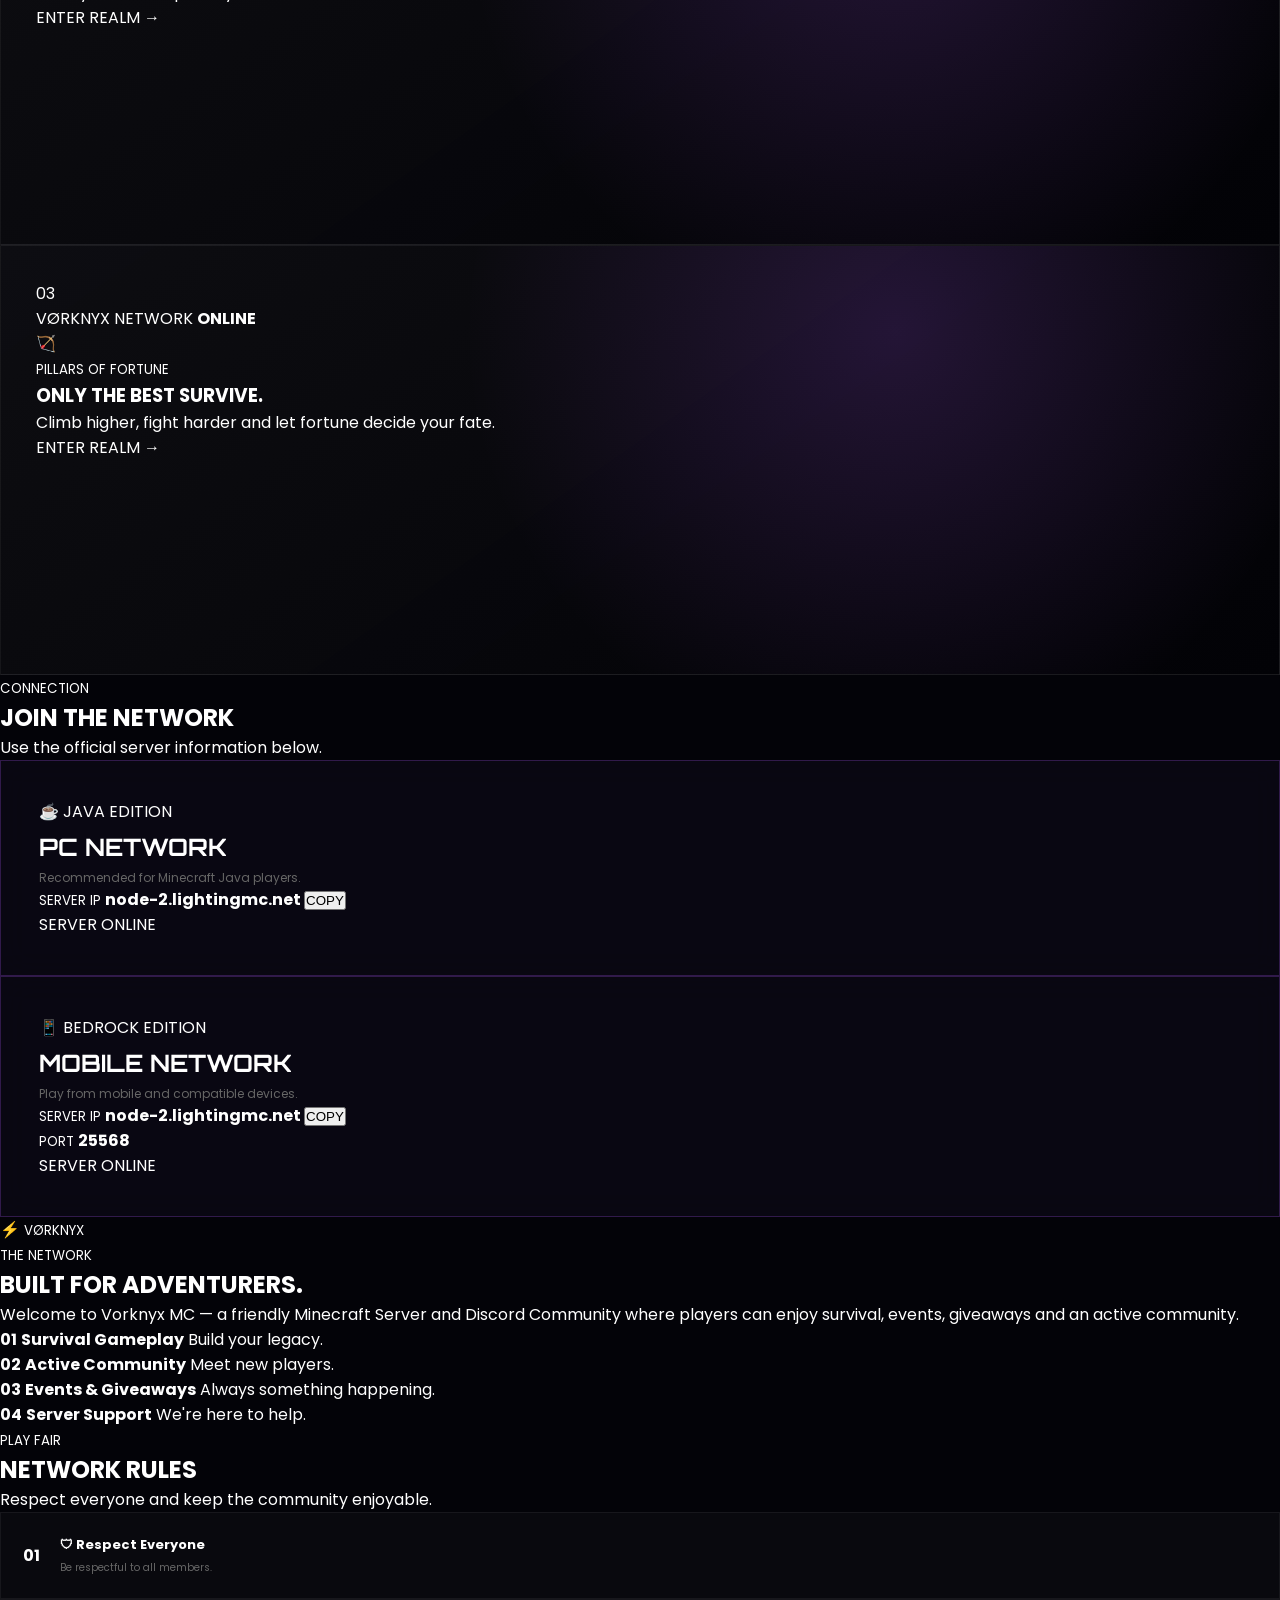
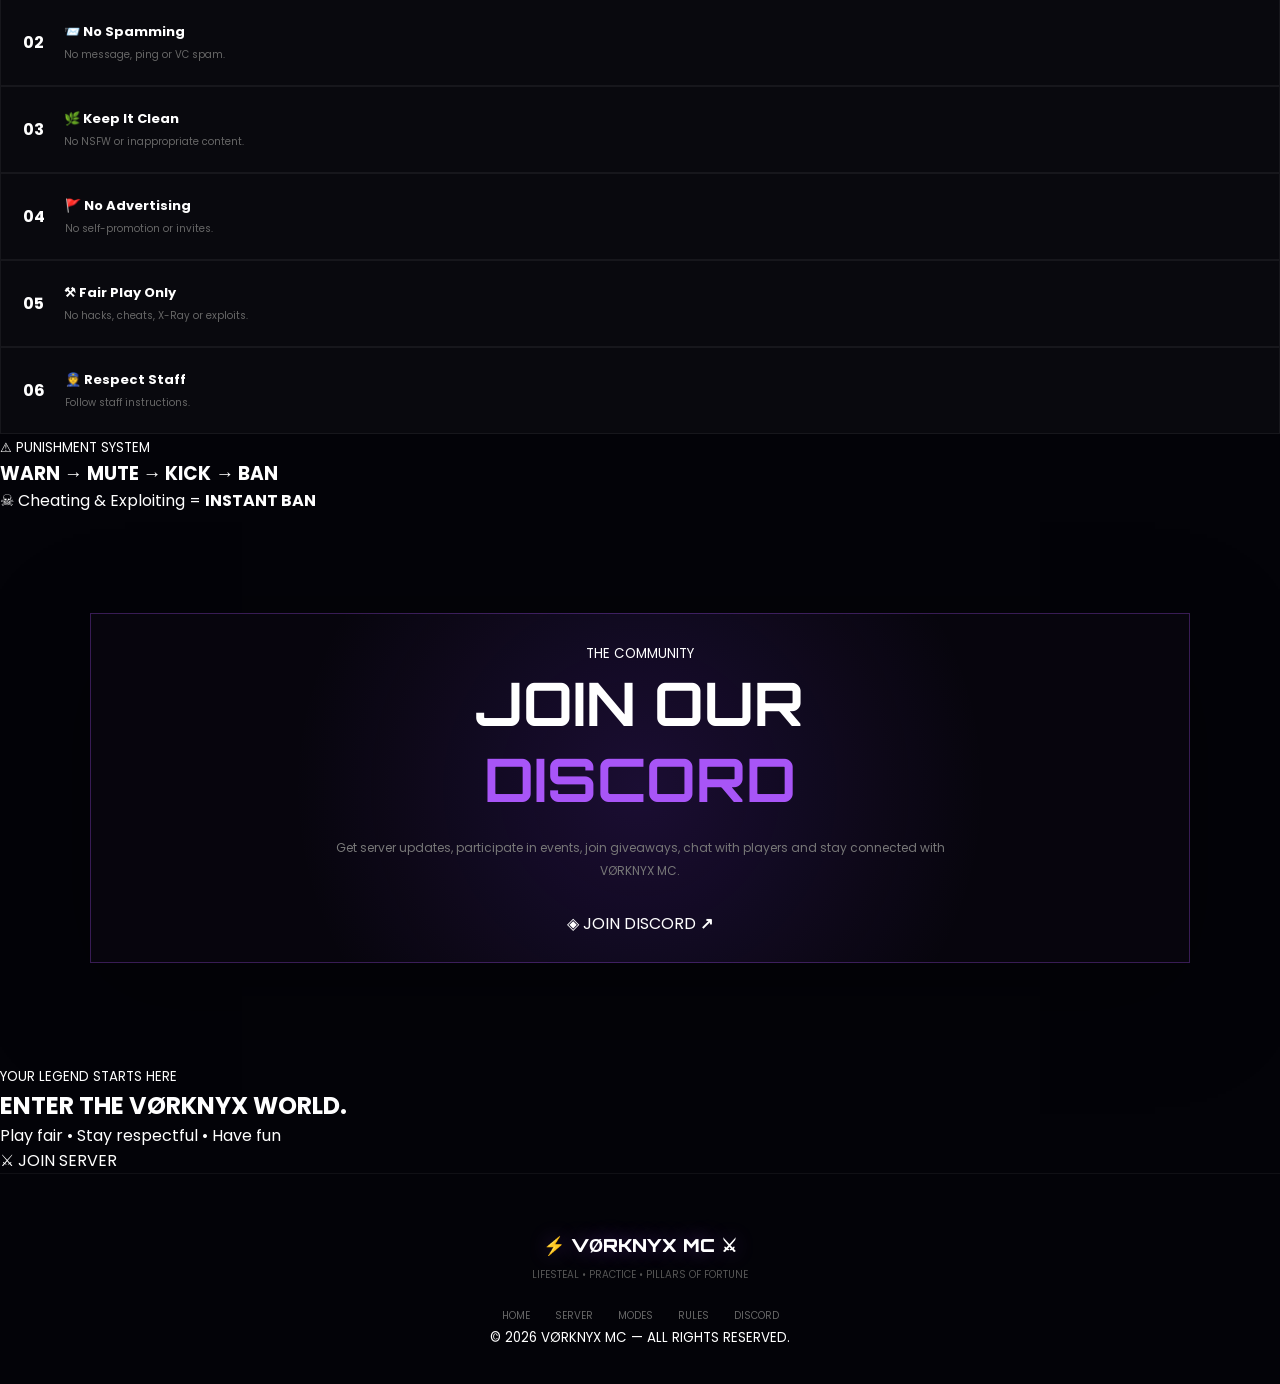
==== commit aabd96e0: "Update index.html" ====
--- a/index.html
+++ b/index.html
@@ -1,140 +1,162 @@
 <!DOCTYPE html>
 <html lang="en">
 <head>
-    <meta charset="UTF-8">
-    <meta name="viewport" content="width=device-width, initial-scale=1.0">
-
-    <title>VØRKNYX MC ⚡ | Lifesteal Network</title>
-
-    <meta name="description"
-          content="VØRKNYX MC — Premium Minecraft Lifesteal Network. Lifesteal, Practice and Pillars of Fortune.">
-
-    <link rel="stylesheet" href="style.css">
-
-    <link rel="preconnect" href="https://fonts.googleapis.com">
-    <link rel="preconnect" href="https://fonts.gstatic.com" crossorigin>
-
-    <link href="https://fonts.googleapis.com/css2?family=Orbitron:wght@400;500;600;700;800;900&family=Poppins:wght@400;500;600;700;800&display=swap" rel="stylesheet">
+<meta charset="UTF-8">
+<meta name="viewport" content="width=device-width, initial-scale=1.0">
+
+<title>VØRKNYX MC — Lifesteal Network</title>
+
+<link rel="preconnect" href="https://fonts.googleapis.com">
+<link rel="preconnect" href="https://fonts.gstatic.com" crossorigin>
+<link href="https://fonts.googleapis.com/css2?family=Orbitron:wght@500;600;700;800;900&family=Poppins:wght@400;500;600;700&display=swap" rel="stylesheet">
+
+<link rel="stylesheet" href="style.css">
 </head>
 
 <body>
 
-<!-- LOADING SCREEN -->
-
-<div id="loader">
-    <div class="loader-logo">VØRKNYX<span>MC</span></div>
-    <div class="loader-line">
+<!-- ================= LOADER ================= -->
+
+<div class="loader" id="loader">
+    <div class="loader-logo">
+        ⚡ VØRKNYX <span>MC</span>
+    </div>
+
+    <div class="loader-bar">
         <div></div>
     </div>
-    <p>ENTERING THE NETWORK...</p>
+
+    <small>INITIALIZING NETWORK...</small>
 </div>
 
 
-<!-- BACKGROUND -->
-
-<div class="background"></div>
-
-<div class="stars">
+<!-- ================= CINEMATIC BACKGROUND ================= -->
+
+<div class="scene">
+
+    <div class="sky"></div>
+
+    <div class="moon">
+        <div class="moon-glow"></div>
+    </div>
+
+    <div class="cloud cloud1"></div>
+    <div class="cloud cloud2"></div>
+
+    <div class="mountains back"></div>
+    <div class="mountains middle"></div>
+    <div class="mountains front"></div>
+
+    <div class="fog fog1"></div>
+    <div class="fog fog2"></div>
+
+    <div class="ground"></div>
+
+</div>
+
+
+<!-- PARTICLES -->
+
+<div class="particles">
+
     <i></i><i></i><i></i><i></i><i></i>
     <i></i><i></i><i></i><i></i><i></i>
     <i></i><i></i><i></i><i></i><i></i>
+    <i></i><i></i><i></i><i></i><i></i>
+
 </div>
 
-<div class="grid"></div>
-
-
-<!-- NAVBAR -->
+
+<!-- ================= NAVBAR ================= -->
 
 <header class="navbar">
 
-    <a href="#home" class="brand">
-        <span class="brand-symbol">⚡</span>
-        <span>VØRKNYX</span>
-        <small>MC</small>
+    <a href="#home" class="logo">
+        <b>⚡</b>
+        VØRKNYX
+        <span>MC</span>
     </a>
 
-    <nav id="navMenu">
+    <nav id="nav">
+
         <a href="#home">HOME</a>
         <a href="#server">SERVER</a>
         <a href="#modes">MODES</a>
         <a href="#rules">RULES</a>
         <a href="#discord">DISCORD</a>
+
     </nav>
 
-    <a href="#server" class="nav-button">
-        PLAY NOW <span>↗</span>
+    <a href="#server" class="nav-play">
+        PLAY NOW <b>↗</b>
     </a>
 
-    <button class="menu-btn" onclick="toggleMenu()">☰</button>
+    <button class="menu" onclick="menu()">☰</button>
 
 </header>
 
 
-<!-- HERO -->
-
-<main id="home">
-
-<section class="hero">
+<!-- ================= HERO ================= -->
+
+<section class="hero" id="home">
 
     <div class="hero-content">
 
-        <div class="network-badge">
-            <span class="pulse"></span>
-            VØRKNYX MC NETWORK
+        <div class="network">
+            <span></span>
+            OFFICIAL MINECRAFT NETWORK
         </div>
 
         <h1>
-            <span>VØRKNYX</span>
-            <strong>MC</strong>
+            VØRKNYX
+            <em>MC</em>
         </h1>
 
-        <div class="hero-subtitle">
-            <span></span>
+        <div class="hero-line">
+            <i></i>
             LIFESTEAL NETWORK
-            <span></span>
-        </div>
-
-        <p class="hero-description">
-            Enter a new Minecraft experience where survival,
-            PvP and adventure collide. Build your legacy,
-            fight your enemies and become the ultimate survivor.
+            <i></i>
+        </div>
+
+        <p>
+            Enter a world where every heart matters.
+            Fight your enemies, build your kingdom and
+            create your own legend.
         </p>
 
         <div class="hero-buttons">
 
-            <a href="#server" class="main-button">
-                <span>⚔</span>
-                PLAY VØRKNYX
+            <a href="#server" class="primary-btn">
+                ⚔ PLAY NOW
             </a>
 
             <a href="https://discord.gg/DkYDvR8kQ"
                target="_blank"
-               class="discord-button">
-                <span>◈</span>
-                DISCORD
+               class="secondary-btn">
+                ◈ DISCORD
             </a>
 
         </div>
 
-        <div class="hero-stats">
+        <div class="stats">
 
             <div>
                 <strong>03</strong>
-                <span>GAME MODES</span>
-            </div>
-
-            <div class="stat-line"></div>
+                <small>GAME MODES</small>
+            </div>
+
+            <span></span>
 
             <div>
                 <strong>24/7</strong>
-                <span>COMMUNITY</span>
-            </div>
-
-            <div class="stat-line"></div>
+                <small>COMMUNITY</small>
+            </div>
+
+            <span></span>
 
             <div>
                 <strong>∞</strong>
-                <span>ADVENTURES</span>
+                <small>ADVENTURES</small>
             </div>
 
         </div>
@@ -142,20 +164,170 @@
     </div>
 
     <div class="scroll">
-        <span></span>
-        SCROLL TO EXPLORE
+        SCROLL
+        <b>↓</b>
     </div>
 
 </section>
 
 
-<!-- SERVER -->
-
-<section id="server" class="section">
-
-    <div class="section-heading">
-
-        <div class="mini-title">SERVER CONNECTION</div>
+<!-- ================= MODES ================= -->
+
+<section class="modes-section" id="modes">
+
+    <div class="section-title">
+
+        <small>EXPLORE THE NETWORK</small>
+
+        <h2>
+            CHOOSE YOUR
+            <span>REALM</span>
+        </h2>
+
+        <p>
+            Three unique experiences. One legendary network.
+        </p>
+
+    </div>
+
+
+    <div class="mode-showcase">
+
+
+        <!-- LIFESTEAL -->
+
+        <article class="mode-card lifesteal">
+
+            <div class="card-bg"></div>
+
+            <div class="card-number">01</div>
+
+            <div class="card-top">
+                <span>VØRKNYX NETWORK</span>
+                <b>ONLINE</b>
+            </div>
+
+            <div class="mode-symbol">
+                ❤
+            </div>
+
+            <div class="mode-info">
+
+                <small>LIFESTEAL</small>
+
+                <h3>
+                    STEAL THEIR
+                    <strong>HEART.</strong>
+                </h3>
+
+                <p>
+                    Fight. Survive. Conquer.
+                    Every battle could change your destiny.
+                </p>
+
+                <a href="#server">
+                    ENTER REALM
+                    <b>→</b>
+                </a>
+
+            </div>
+
+        </article>
+
+
+        <!-- PRACTICE -->
+
+        <article class="mode-card practice">
+
+            <div class="card-bg"></div>
+
+            <div class="card-number">02</div>
+
+            <div class="card-top">
+                <span>VØRKNYX NETWORK</span>
+                <b>ONLINE</b>
+            </div>
+
+            <div class="mode-symbol">
+                ⚔
+            </div>
+
+            <div class="mode-info">
+
+                <small>PRACTICE</small>
+
+                <h3>
+                    MASTER THE
+                    <strong>FIGHT.</strong>
+                </h3>
+
+                <p>
+                    Train your aim, improve your PvP
+                    and become a true warrior.
+                </p>
+
+                <a href="#server">
+                    ENTER REALM
+                    <b>→</b>
+                </a>
+
+            </div>
+
+        </article>
+
+
+        <!-- PILLARS -->
+
+        <article class="mode-card pillars">
+
+            <div class="card-bg"></div>
+
+            <div class="card-number">03</div>
+
+            <div class="card-top">
+                <span>VØRKNYX NETWORK</span>
+                <b>ONLINE</b>
+            </div>
+
+            <div class="mode-symbol">
+                🏹
+            </div>
+
+            <div class="mode-info">
+
+                <small>PILLARS OF FORTUNE</small>
+
+                <h3>
+                    ONLY THE
+                    <strong>BEST SURVIVE.</strong>
+                </h3>
+
+                <p>
+                    Climb higher, fight harder and
+                    let fortune decide your fate.
+                </p>
+
+                <a href="#server">
+                    ENTER REALM
+                    <b>→</b>
+                </a>
+
+            </div>
+
+        </article>
+
+    </div>
+
+</section>
+
+
+<!-- ================= SERVER ================= -->
+
+<section class="server-section" id="server">
+
+    <div class="section-title">
+
+        <small>CONNECTION</small>
 
         <h2>
             JOIN THE
@@ -163,39 +335,43 @@
         </h2>
 
         <p>
-            Choose your edition and enter the world of VØRKNYX MC.
+            Use the official server information below.
         </p>
 
     </div>
 
 
-    <div class="server-grid">
+    <div class="connection">
 
         <!-- JAVA -->
 
         <div class="connection-card">
 
-            <div class="card-glow"></div>
-
-            <div class="edition-icon">☕</div>
-
-            <div class="edition-tag">JAVA EDITION</div>
-
-            <h3>Java Network</h3>
-
-            <p>Recommended for PC players</p>
-
-            <div class="ip-box">
-                <span>SERVER IP</span>
-
-                <strong>node-2.lightingmc.net</strong>
-
-                <button onclick="copyIP('node-2.lightingmc.net', this)">
+            <div class="edition">
+                ☕ JAVA EDITION
+            </div>
+
+            <h3>PC NETWORK</h3>
+
+            <p>
+                Recommended for Minecraft Java players.
+            </p>
+
+            <div class="ip">
+
+                <small>SERVER IP</small>
+
+                <strong>
+                    node-2.lightingmc.net
+                </strong>
+
+                <button onclick="copyIP('node-2.lightingmc.net',this)">
                     COPY
                 </button>
-            </div>
-
-            <div class="status">
+
+            </div>
+
+            <div class="online">
                 <i></i>
                 SERVER ONLINE
             </div>
@@ -207,32 +383,36 @@
 
         <div class="connection-card">
 
-            <div class="card-glow"></div>
-
-            <div class="edition-icon">📱</div>
-
-            <div class="edition-tag">BEDROCK EDITION</div>
-
-            <h3>Bedrock Network</h3>
-
-            <p>Play from your mobile or console</p>
-
-            <div class="ip-box">
-                <span>SERVER IP</span>
-
-                <strong>node-2.lightingmc.net</strong>
-
-                <button onclick="copyIP('node-2.lightingmc.net', this)">
+            <div class="edition">
+                📱 BEDROCK EDITION
+            </div>
+
+            <h3>MOBILE NETWORK</h3>
+
+            <p>
+                Play from mobile and compatible devices.
+            </p>
+
+            <div class="ip">
+
+                <small>SERVER IP</small>
+
+                <strong>
+                    node-2.lightingmc.net
+                </strong>
+
+                <button onclick="copyIP('node-2.lightingmc.net',this)">
                     COPY
                 </button>
-            </div>
-
-            <div class="port-box">
-                <span>PORT</span>
+
+            </div>
+
+            <div class="port">
+                <small>PORT</small>
                 <strong>25568</strong>
             </div>
 
-            <div class="status">
+            <div class="online">
                 <i></i>
                 SERVER ONLINE
             </div>
@@ -244,154 +424,46 @@
 </section>
 
 
-<!-- MODES -->
-
-<section id="modes" class="section modes-section">
-
-    <div class="section-heading">
-
-        <div class="mini-title">CHOOSE YOUR BATTLE</div>
+<!-- ================= ABOUT ================= -->
+
+<section class="about">
+
+    <div class="about-art">
+
+        <div class="ring r1"></div>
+        <div class="ring r2"></div>
+
+        <div class="core">
+            ⚡
+            <small>VØRKNYX</small>
+        </div>
+
+    </div>
+
+
+    <div class="about-text">
+
+        <small>THE NETWORK</small>
 
         <h2>
-            EXPLORE OUR
-            <span>MODES</span>
+            BUILT FOR
+            <span>ADVENTURERS.</span>
         </h2>
 
         <p>
-            Every mode has its own challenge. Which one will you conquer?
-        </p>
-
-    </div>
-
-
-    <div class="modes-grid">
-
-        <article class="mode-card lifesteal">
-
-            <div class="mode-number">01</div>
-
-            <div class="mode-icon-big">❤️</div>
-
-            <div class="mode-content">
-
-                <span>LIFΕSTEAL</span>
-
-                <h3>STEAL. FIGHT. SURVIVE.</h3>
-
-                <p>
-                    Fight players, gain hearts and protect your life.
-                    Build your empire and dominate the server.
-                </p>
-
-                <a href="#server">
-                    PLAY MODE →
-                </a>
-
-            </div>
-
-        </article>
-
-
-        <article class="mode-card practice">
-
-            <div class="mode-number">02</div>
-
-            <div class="mode-icon-big">⚔️</div>
-
-            <div class="mode-content">
-
-                <span>PRACTICE</span>
-
-                <h3>MASTER YOUR SKILLS.</h3>
-
-                <p>
-                    Sharpen your PvP skills and prepare yourself
-                    for the toughest fights.
-                </p>
-
-                <a href="#server">
-                    PLAY MODE →
-                </a>
-
-            </div>
-
-        </article>
-
-
-        <article class="mode-card pillars">
-
-            <div class="mode-number">03</div>
-
-            <div class="mode-icon-big">🏹</div>
-
-            <div class="mode-content">
-
-                <span>PILLARS OF FORTUNE</span>
-
-                <h3>ONLY THE BEST SURVIVE.</h3>
-
-                <p>
-                    Climb, battle and survive while fortune decides
-                    your next move.
-                </p>
-
-                <a href="#server">
-                    PLAY MODE →
-                </a>
-
-            </div>
-
-        </article>
-
-    </div>
-
-</section>
-
-
-<!-- ABOUT -->
-
-<section class="about-section section">
-
-    <div class="about-visual">
-
-        <div class="cube cube-one">⚔</div>
-        <div class="cube cube-two">♦</div>
-        <div class="cube cube-three">✦</div>
-
-        <div class="about-ring"></div>
-
-        <div class="about-logo">
-            <span>VØRK</span>
-            <strong>NYX</strong>
-            <small>MC NETWORK</small>
-        </div>
-
-    </div>
-
-
-    <div class="about-content">
-
-        <div class="mini-title">WELCOME ADVENTURER</div>
-
-        <h2>
-            MORE THAN A
-            <span>SERVER.</span>
-        </h2>
-
-        <p>
-            Welcome to Vorknyx MC — a friendly Minecraft Server
-            and Discord Community built for players who want
-            survival, PvP, events, giveaways and an active
+            Welcome to Vorknyx MC — a friendly Minecraft
+            Server and Discord Community where players can
+            enjoy survival, events, giveaways and an active
             community.
         </p>
 
-        <div class="feature-list">
+        <div class="features">
 
             <div>
                 <b>01</b>
                 <span>
                     <strong>Survival Gameplay</strong>
-                    Build, fight and survive.
+                    Build your legacy.
                 </span>
             </div>
 
@@ -399,7 +471,7 @@
                 <b>02</b>
                 <span>
                     <strong>Active Community</strong>
-                    Meet players and make friends.
+                    Meet new players.
                 </span>
             </div>
 
@@ -407,7 +479,7 @@
                 <b>03</b>
                 <span>
                     <strong>Events & Giveaways</strong>
-                    Something is always happening.
+                    Always something happening.
                 </span>
             </div>
 
@@ -415,7 +487,7 @@
                 <b>04</b>
                 <span>
                     <strong>Server Support</strong>
-                    We are here when you need us.
+                    We're here to help.
                 </span>
             </div>
 
@@ -426,38 +498,38 @@
 </section>
 
 
-<!-- RULES -->
-
-<section id="rules" class="section rules-section">
-
-    <div class="section-heading">
-
-        <div class="mini-title">NETWORK GUIDELINES</div>
+<!-- ================= RULES ================= -->
+
+<section class="rules-section" id="rules">
+
+    <div class="section-title">
+
+        <small>PLAY FAIR</small>
 
         <h2>
-            SERVER
+            NETWORK
             <span>RULES</span>
         </h2>
 
         <p>
-            Play fair. Stay respectful. Have fun.
+            Respect everyone and keep the community enjoyable.
         </p>
 
     </div>
 
 
-    <div class="rules-container">
+    <div class="rules">
 
         <div class="rule">
-            <span>01</span>
-            <div>
-                <h3>🛡️ Respect Everyone</h3>
+            <b>01</b>
+            <div>
+                <h3>🛡 Respect Everyone</h3>
                 <p>Be respectful to all members.</p>
             </div>
         </div>
 
         <div class="rule">
-            <span>02</span>
+            <b>02</b>
             <div>
                 <h3>📨 No Spamming</h3>
                 <p>No message, ping or VC spam.</p>
@@ -465,7 +537,7 @@
         </div>
 
         <div class="rule">
-            <span>03</span>
+            <b>03</b>
             <div>
                 <h3>🌿 Keep It Clean</h3>
                 <p>No NSFW or inappropriate content.</p>
@@ -473,7 +545,7 @@
         </div>
 
         <div class="rule">
-            <span>04</span>
+            <b>04</b>
             <div>
                 <h3>🚩 No Advertising</h3>
                 <p>No self-promotion or invites.</p>
@@ -481,15 +553,15 @@
         </div>
 
         <div class="rule">
-            <span>05</span>
-            <div>
-                <h3>⚒️ Fair Play Only</h3>
+            <b>05</b>
+            <div>
+                <h3>⚒ Fair Play Only</h3>
                 <p>No hacks, cheats, X-Ray or exploits.</p>
             </div>
         </div>
 
         <div class="rule">
-            <span>06</span>
+            <b>06</b>
             <div>
                 <h3>👮 Respect Staff</h3>
                 <p>Follow staff instructions.</p>
@@ -499,25 +571,23 @@
     </div>
 
 
-    <div class="punishments">
-
-        <div>
-            <span>⚠️</span>
-            <h3>PUNISHMENT SYSTEM</h3>
-        </div>
-
-        <strong>
+    <div class="punishment">
+
+        <small>⚠ PUNISHMENT SYSTEM</small>
+
+        <h3>
             WARN
-            <i>→</i>
+            <span>→</span>
             MUTE
-            <i>→</i>
+            <span>→</span>
             KICK
-            <i>→</i>
+            <span>→</span>
             BAN
-        </strong>
+        </h3>
 
         <p>
-            ☠️ Cheating & Exploiting = <b>INSTANT BAN</b>
+            ☠ Cheating & Exploiting =
+            <strong>INSTANT BAN</strong>
         </p>
 
     </div>
@@ -525,36 +595,34 @@
 </section>
 
 
-<!-- DISCORD -->
-
-<section id="discord" class="discord-section">
+<!-- ================= DISCORD ================= -->
+
+<section class="discord-section" id="discord">
 
     <div class="discord-box">
 
-        <div class="discord-decoration">◈</div>
+        <div class="discord-bg"></div>
 
         <div class="discord-content">
 
-            <div class="mini-title">JOIN THE COMMUNITY</div>
+            <small>THE COMMUNITY</small>
 
             <h2>
-                VØRKNYX
+                JOIN OUR
                 <span>DISCORD</span>
             </h2>
 
             <p>
-                Stay connected with the Vorknyx community.
-                Get updates, join events, participate in giveaways,
-                chat with players and receive server support.
+                Get server updates, participate in events,
+                join giveaways, chat with players and
+                stay connected with VØRKNYX MC.
             </p>
 
             <a href="https://discord.gg/DkYDvR8kQ"
                target="_blank"
-               class="discord-big-button">
-
-                <span>◈</span>
-
-                JOIN DISCORD
+               class="discord-btn">
+
+                ◈ JOIN DISCORD
 
                 <b>↗</b>
 
@@ -567,56 +635,58 @@
 </section>
 
 
-<!-- FINAL CTA -->
-
-<section class="final-section">
-
-    <div class="final-content">
-
-        <div>⚔️</div>
-
-        <h2>YOUR ADVENTURE<br>STARTS <span>NOW.</span></h2>
-
-        <p>
-            Play fair • Stay respectful • Have fun
-        </p>
-
-        <a href="#server" class="main-button">
-            JOIN VØRKNYX MC
+<!-- ================= FINAL ================= -->
+
+<section class="final">
+
+    <small>YOUR LEGEND STARTS HERE</small>
+
+    <h2>
+        ENTER THE
+        <span>VØRKNYX</span>
+        WORLD.
+    </h2>
+
+    <p>
+        Play fair • Stay respectful • Have fun
+    </p>
+
+    <a href="#server" class="primary-btn">
+        ⚔ JOIN SERVER
+    </a>
+
+</section>
+
+
+<!-- ================= FOOTER ================= -->
+
+<footer>
+
+    <div class="footer-logo">
+        ⚡ VØRKNYX MC ⚔
+    </div>
+
+    <p>
+        LIFESTEAL • PRACTICE • PILLARS OF FORTUNE
+    </p>
+
+    <div class="footer-links">
+
+        <a href="#home">HOME</a>
+        <a href="#server">SERVER</a>
+        <a href="#modes">MODES</a>
+        <a href="#rules">RULES</a>
+
+        <a href="https://discord.gg/DkYDvR8kQ"
+           target="_blank">
+            DISCORD
         </a>
 
     </div>
 
-</section>
-
-</main>
-
-
-<!-- FOOTER -->
-
-<footer>
-
-    <div class="footer-logo">
-        ⚡ VØRKNYX MC ⚔️
-    </div>
-
-    <p>
-        Lifesteal • Practice • Pillars of Fortune
-    </p>
-
-    <div class="footer-links">
-        <a href="#home">Home</a>
-        <a href="#server">Server</a>
-        <a href="#modes">Modes</a>
-        <a href="#rules">Rules</a>
-        <a href="https://discord.gg/DkYDvR8kQ" target="_blank">
-            Discord
-        </a>
-    </div>
-
-    <div class="copyright">
-        © 2026 VØRKNYX MC. All rights reserved.
-    </div>
+    <small>
+        © 2026 VØRKNYX MC — ALL RIGHTS RESERVED.
+    </small>
 
 </footer>
 
--- a/style.css
+++ b/style.css
@@ -0,0 +1,1440 @@
+:root{
+    --purple:#a855f7;
+    --purple2:#7c3aed;
+    --blue:#38bdf8;
+    --dark:#030308;
+    --card:rgba(13,10,23,.72);
+    --border:rgba(168,85,247,.25);
+    --text:#fff;
+    --muted:#8f8b9d;
+}
+
+*{
+    margin:0;
+    padding:0;
+    box-sizing:border-box;
+}
+
+html{
+    scroll-behavior:smooth;
+}
+
+body{
+    background:#030308;
+    color:var(--text);
+    font-family:Poppins,sans-serif;
+    overflow-x:hidden;
+}
+
+a{
+    color:inherit;
+    text-decoration:none;
+}
+
+
+/* ================= BACKGROUND ================= */
+
+.background{
+    position:fixed;
+    inset:0;
+    z-index:-5;
+
+    background:
+    radial-gradient(circle at 50% 20%,rgba(124,58,237,.20),transparent 30%),
+    radial-gradient(circle at 10% 70%,rgba(56,189,248,.08),transparent 30%),
+    linear-gradient(125deg,#020207,#080512 45%,#020208);
+}
+
+.background:before{
+    content:"";
+    position:absolute;
+    inset:0;
+
+    background:
+    linear-gradient(transparent 96%,rgba(168,85,247,.06) 97%),
+    linear-gradient(90deg,transparent 96%,rgba(168,85,247,.06) 97%);
+
+    background-size:80px 80px;
+
+    transform:perspective(500px) rotateX(60deg) scale(2);
+
+    animation:grid 15s linear infinite;
+}
+
+@keyframes grid{
+    from{
+        transform:perspective(500px) rotateX(60deg) translateY(0) scale(2);
+    }
+
+    to{
+        transform:perspective(500px) rotateX(60deg) translateY(80px) scale(2);
+    }
+}
+
+.grid{
+    position:fixed;
+    inset:0;
+    z-index:-4;
+    pointer-events:none;
+
+    background-image:
+    linear-gradient(rgba(255,255,255,.015) 1px,transparent 1px),
+    linear-gradient(90deg,rgba(255,255,255,.015) 1px,transparent 1px);
+
+    background-size:60px 60px;
+}
+
+.stars i{
+    position:fixed;
+    width:2px;
+    height:2px;
+    background:#fff;
+    border-radius:50%;
+    opacity:.5;
+    z-index:-2;
+    animation:twinkle 3s infinite alternate;
+}
+
+.stars i:nth-child(1){top:10%;left:15%}
+.stars i:nth-child(2){top:20%;left:80%;animation-delay:.4s}
+.stars i:nth-child(3){top:45%;left:30%;animation-delay:1s}
+.stars i:nth-child(4){top:70%;left:90%;animation-delay:1.4s}
+.stars i:nth-child(5){top:80%;left:10%;animation-delay:.7s}
+.stars i:nth-child(6){top:35%;left:60%;animation-delay:2s}
+.stars i:nth-child(7){top:15%;left:45%;animation-delay:1.5s}
+.stars i:nth-child(8){top:60%;left:70%;animation-delay:.2s}
+.stars i:nth-child(9){top:88%;left:55%;animation-delay:1.2s}
+.stars i:nth-child(10){top:30%;left:5%;animation-delay:2.5s}
+.stars i:nth-child(11){top:50%;left:95%;animation-delay:.8s}
+.stars i:nth-child(12){top:75%;left:42%;animation-delay:1.7s}
+.stars i:nth-child(13){top:8%;left:65%;animation-delay:.9s}
+.stars i:nth-child(14){top:92%;left:25%;animation-delay:1.8s}
+.stars i:nth-child(15){top:40%;left:85%;animation-delay:2.2s}
+
+@keyframes twinkle{
+    from{opacity:.15;transform:scale(.7)}
+    to{opacity:1;transform:scale(1.5)}
+}
+
+
+/* ================= LOADER ================= */
+
+#loader{
+    position:fixed;
+    inset:0;
+    z-index:9999;
+    background:#020205;
+    display:flex;
+    align-items:center;
+    justify-content:center;
+    flex-direction:column;
+    transition:opacity .7s,visibility .7s;
+}
+
+#loader.hide{
+    opacity:0;
+    visibility:hidden;
+}
+
+.loader-logo{
+    font-family:Orbitron,sans-serif;
+    font-size:clamp(30px,6vw,60px);
+    font-weight:900;
+    letter-spacing:4px;
+    text-shadow:0 0 30px rgba(168,85,247,.8);
+}
+
+.loader-logo span{
+    color:var(--purple);
+}
+
+.loader-line{
+    width:220px;
+    height:3px;
+    background:#17131f;
+    margin-top:25px;
+    overflow:hidden;
+}
+
+.loader-line div{
+    width:0;
+    height:100%;
+    background:linear-gradient(90deg,var(--purple),var(--blue));
+    animation:loading 1.8s forwards;
+}
+
+@keyframes loading{
+    to{width:100%}
+}
+
+#loader p{
+    margin-top:14px;
+    font-size:10px;
+    letter-spacing:4px;
+    color:#666;
+}
+
+
+/* ================= NAVBAR ================= */
+
+.navbar{
+    position:fixed;
+    top:0;
+    left:0;
+    width:100%;
+    height:80px;
+
+    display:flex;
+    align-items:center;
+    justify-content:space-between;
+
+    padding:0 6%;
+
+    z-index:1000;
+
+    background:rgba(2,2,7,.65);
+    backdrop-filter:blur(18px);
+
+    border-bottom:1px solid rgba(255,255,255,.06);
+}
+
+.brand{
+    display:flex;
+    align-items:center;
+    gap:7px;
+
+    font-family:Orbitron,sans-serif;
+    font-weight:900;
+    font-size:18px;
+    letter-spacing:1px;
+}
+
+.brand-symbol{
+    color:var(--purple);
+    filter:drop-shadow(0 0 10px var(--purple));
+}
+
+.brand small{
+    color:var(--purple);
+    font-size:10px;
+    margin-left:-3px;
+}
+
+.navbar nav{
+    display:flex;
+    gap:35px;
+}
+
+.navbar nav a{
+    font-family:Orbitron,sans-serif;
+    font-size:10px;
+    letter-spacing:1.5px;
+    color:#aaa;
+    transition:.3s;
+}
+
+.navbar nav a:hover{
+    color:#fff;
+    text-shadow:0 0 12px var(--purple);
+}
+
+.nav-button{
+    padding:11px 18px;
+    border:1px solid var(--border);
+    background:rgba(168,85,247,.08);
+    font-family:Orbitron,sans-serif;
+    font-size:10px;
+    letter-spacing:1px;
+    transition:.3s;
+}
+
+.nav-button:hover{
+    background:var(--purple2);
+    box-shadow:0 0 25px rgba(168,85,247,.3);
+}
+
+.menu-btn{
+    display:none;
+    background:none;
+    border:0;
+    color:#fff;
+    font-size:25px;
+}
+
+
+/* ================= HERO ================= */
+
+.hero{
+    min-height:100vh;
+    position:relative;
+
+    display:flex;
+    align-items:center;
+    justify-content:center;
+
+    text-align:center;
+    padding:120px 20px 80px;
+
+    overflow:hidden;
+}
+
+.hero:before{
+    content:"";
+    position:absolute;
+
+    width:700px;
+    height:700px;
+
+    background:radial-gradient(circle,
+        rgba(124,58,237,.18),
+        transparent 65%);
+
+    filter:blur(10px);
+    pointer-events:none;
+}
+
+.hero-content{
+    position:relative;
+    max-width:1000px;
+}
+
+.network-badge{
+    display:inline-flex;
+    align-items:center;
+    gap:9px;
+
+    padding:9px 17px;
+
+    border:1px solid rgba(168,85,247,.35);
+    background:rgba(168,85,247,.07);
+
+    color:#c9a6ff;
+
+    font-family:Orbitron,sans-serif;
+    font-size:10px;
+    letter-spacing:2px;
+
+    box-shadow:0 0 30px rgba(168,85,247,.06);
+}
+
+.pulse{
+    width:7px;
+    height:7px;
+    border-radius:50%;
+    background:#4ade80;
+    box-shadow:0 0 12px #4ade80;
+    animation:pulse 1.5s infinite;
+}
+
+@keyframes pulse{
+    50%{
+        transform:scale(1.5);
+        opacity:.5;
+    }
+}
+
+.hero h1{
+    margin-top:25px;
+
+    font-family:Orbitron,sans-serif;
+    font-weight:900;
+    font-size:clamp(55px,11vw,145px);
+    line-height:.9;
+    letter-spacing:-5px;
+
+    color:#fff;
+
+    text-shadow:
+    0 0 20px rgba(168,85,247,.3),
+    0 0 80px rgba(168,85,247,.12);
+}
+
+.hero h1 strong{
+    color:var(--purple);
+    text-shadow:
+    0 0 20px var(--purple),
+    0 0 70px rgba(168,85,247,.5);
+}
+
+.hero-subtitle{
+    display:flex;
+    align-items:center;
+    justify-content:center;
+    gap:18px;
+
+    margin-top:25px;
+
+    font-family:Orbitron,sans-serif;
+    font-size:13px;
+    letter-spacing:6px;
+    color:#c084fc;
+}
+
+.hero-subtitle span{
+    width:70px;
+    height:1px;
+    background:linear-gradient(90deg,transparent,var(--purple));
+}
+
+.hero-subtitle span:last-child{
+    background:linear-gradient(90deg,var(--purple),transparent);
+}
+
+.hero-description{
+    max-width:650px;
+    margin:25px auto 0;
+
+    color:#85818e;
+    line-height:1.9;
+    font-size:14px;
+}
+
+.hero-buttons{
+    display:flex;
+    justify-content:center;
+    gap:13px;
+    margin-top:32px;
+}
+
+.main-button,
+.discord-button{
+    display:inline-flex;
+    align-items:center;
+    justify-content:center;
+    gap:12px;
+
+    padding:15px 25px;
+
+    font-family:Orbitron,sans-serif;
+    font-size:10px;
+    letter-spacing:1.5px;
+
+    transition:.3s;
+}
+
+.main-button{
+    background:linear-gradient(135deg,#9333ea,#6d28d9);
+    box-shadow:
+    0 0 30px rgba(124,58,237,.25),
+    inset 0 1px rgba(255,255,255,.2);
+}
+
+.discord-button{
+    border:1px solid rgba(168,85,247,.4);
+    background:rgba(168,85,247,.05);
+}
+
+.main-button:hover,
+.discord-button:hover{
+    transform:translateY(-4px);
+    box-shadow:0 12px 40px rgba(124,58,237,.3);
+}
+
+.hero-stats{
+    margin:55px auto 0;
+
+    display:flex;
+    align-items:center;
+    justify-content:center;
+    gap:35px;
+}
+
+.hero-stats div:not(.stat-line){
+    display:flex;
+    flex-direction:column;
+    gap:5px;
+}
+
+.hero-stats strong{
+    font-family:Orbitron,sans-serif;
+    font-size:21px;
+}
+
+.hero-stats span{
+    font-size:8px;
+    letter-spacing:2px;
+    color:#65616d;
+}
+
+.stat-line{
+    height:35px;
+    width:1px;
+    background:#24212b;
+}
+
+.scroll{
+    position:absolute;
+    bottom:25px;
+
+    display:flex;
+    align-items:center;
+    gap:10px;
+
+    font-family:Orbitron,sans-serif;
+    font-size:7px;
+    letter-spacing:2px;
+    color:#555;
+}
+
+.scroll span{
+    width:22px;
+    height:35px;
+    border:1px solid #333;
+    border-radius:15px;
+    position:relative;
+}
+
+.scroll span:before{
+    content:"";
+    position:absolute;
+    width:3px;
+    height:7px;
+    background:var(--purple);
+    border-radius:5px;
+    left:50%;
+    top:7px;
+    transform:translateX(-50%);
+    animation:scroll 1.5s infinite;
+}
+
+@keyframes scroll{
+    100%{
+        top:20px;
+        opacity:0;
+    }
+}
+
+
+/* ================= SECTIONS ================= */
+
+.section{
+    padding:130px 7%;
+    position:relative;
+}
+
+.section-heading{
+    text-align:center;
+    max-width:750px;
+    margin:0 auto 60px;
+}
+
+.mini-title{
+    color:#a77ad7;
+    font-family:Orbitron,sans-serif;
+    font-size:9px;
+    letter-spacing:4px;
+    margin-bottom:15px;
+}
+
+.section-heading h2,
+.about-content h2{
+    font-family:Orbitron,sans-serif;
+    font-size:clamp(30px,5vw,52px);
+    line-height:1.1;
+}
+
+.section-heading h2 span,
+.about-content h2 span{
+    color:var(--purple);
+}
+
+.section-heading p{
+    color:#77737f;
+    font-size:13px;
+    margin-top:15px;
+}
+
+
+/* ================= SERVER ================= */
+
+.server-grid{
+    max-width:1000px;
+    margin:auto;
+
+    display:grid;
+    grid-template-columns:repeat(2,1fr);
+    gap:25px;
+}
+
+.connection-card{
+    position:relative;
+    overflow:hidden;
+
+    padding:38px;
+
+    background:var(--card);
+    border:1px solid var(--border);
+
+    backdrop-filter:blur(15px);
+
+    transition:.4s;
+}
+
+.connection-card:hover{
+    transform:translateY(-8px);
+    border-color:rgba(168,85,247,.7);
+    box-shadow:0 25px 70px rgba(0,0,0,.4);
+}
+
+.card-glow{
+    position:absolute;
+    top:-120px;
+    right:-100px;
+
+    width:250px;
+    height:250px;
+
+    background:radial-gradient(circle,
+        rgba(168,85,247,.16),
+        transparent 65%);
+}
+
+.edition-icon{
+    font-size:35px;
+}
+
+.edition-tag{
+    margin-top:20px;
+
+    color:#a66ce5;
+
+    font-family:Orbitron,sans-serif;
+    font-size:8px;
+    letter-spacing:3px;
+}
+
+.connection-card h3{
+    margin-top:8px;
+    font-family:Orbitron,sans-serif;
+    font-size:24px;
+}
+
+.connection-card > p{
+    margin-top:7px;
+    color:#666;
+    font-size:12px;
+}
+
+.ip-box,
+.port-box{
+    margin-top:25px;
+    padding:16px;
+
+    background:#050408;
+    border:1px solid #211b2b;
+}
+
+.ip-box span,
+.port-box span{
+    display:block;
+    font-size:8px;
+    color:#555;
+    letter-spacing:2px;
+    margin-bottom:8px;
+}
+
+.ip-box strong,
+.port-box strong{
+    font-family:monospace;
+    font-size:14px;
+    color:#d8b4fe;
+}
+
+.ip-box{
+    position:relative;
+    padding-right:90px;
+}
+
+.ip-box button{
+    position:absolute;
+    right:10px;
+    top:50%;
+    transform:translateY(-50%);
+
+    border:1px solid rgba(168,85,247,.35);
+    background:rgba(168,85,247,.1);
+    color:#c084fc;
+
+    padding:8px 10px;
+
+    cursor:pointer;
+
+    font-family:Orbitron,sans-serif;
+    font-size:7px;
+
+    transition:.3s;
+}
+
+.ip-box button:hover{
+    background:var(--purple);
+    color:#fff;
+}
+
+.status{
+    display:flex;
+    align-items:center;
+    gap:8px;
+
+    margin-top:20px;
+
+    color:#4ade80;
+
+    font-family:Orbitron,sans-serif;
+    font-size:8px;
+    letter-spacing:1px;
+}
+
+.status i{
+    width:6px;
+    height:6px;
+    border-radius:50%;
+    background:#4ade80;
+    box-shadow:0 0 10px #4ade80;
+}
+
+
+/* ================= MODES ================= */
+
+.modes-section{
+    overflow:hidden;
+}
+
+.modes-grid{
+    max-width:1150px;
+    margin:auto;
+
+    display:grid;
+    grid-template-columns:repeat(3,1fr);
+    gap:20px;
+}
+
+.mode-card{
+    min-height:430px;
+
+    position:relative;
+    overflow:hidden;
+
+    padding:35px;
+
+    border:1px solid rgba(255,255,255,.08);
+
+    background:
+    linear-gradient(145deg,rgba(255,255,255,.04),rgba(0,0,0,.3));
+
+    transition:.45s;
+}
+
+.mode-card:before{
+    content:"";
+
+    position:absolute;
+    inset:0;
+
+    background:radial-gradient(
+        circle at 70% 20%,
+        rgba(168,85,247,.18),
+        transparent 45%
+    );
+}
+
+.mode-card:hover{
+    transform:translateY(-12px);
+    border-color:rgba(168,85,247,.5);
+    box-shadow:0 25px 70px rgba(0,0,0,.5);
+}
+
+.mode-number{
+    position:absolute;
+    right:25px;
+    top:20px;
+
+    font-family:Orbitron,sans-serif;
+    font-size:10px;
+    color:#45404e;
+}
+
+.mode-icon-big{
+    position:relative;
+
+    font-size:60px;
+    margin-top:30px;
+
+    filter:drop-shadow(0 0 20px rgba(168,85,247,.5));
+}
+
+.mode-content{
+    position:absolute;
+    left:35px;
+    right:35px;
+    bottom:35px;
+}
+
+.mode-content span{
+    color:#a855f7;
+
+    font-family:Orbitron,sans-serif;
+    font-size:8px;
+    letter-spacing:3px;
+}
+
+.mode-content h3{
+    font-family:Orbitron,sans-serif;
+    font-size:19px;
+    margin-top:8px;
+}
+
+.mode-content p{
+    color:#777;
+    font-size:12px;
+    line-height:1.7;
+    margin-top:12px;
+}
+
+.mode-content a{
+    display:inline-block;
+
+    margin-top:20px;
+
+    font-family:Orbitron,sans-serif;
+    font-size:8px;
+    letter-spacing:2px;
+
+    color:#c084fc;
+}
+
+
+/* ================= ABOUT ================= */
+
+.about-section{
+    max-width:1250px;
+    margin:auto;
+
+    display:grid;
+    grid-template-columns:1fr 1fr;
+    gap:80px;
+
+    align-items:center;
+}
+
+.about-visual{
+    min-height:500px;
+    position:relative;
+
+    display:flex;
+    align-items:center;
+    justify-content:center;
+}
+
+.about-ring{
+    width:370px;
+    height:370px;
+
+    border:1px solid rgba(168,85,247,.25);
+    border-radius:50%;
+
+    position:absolute;
+
+    box-shadow:
+    0 0 70px rgba(168,85,247,.08),
+    inset 0 0 50px rgba(168,85,247,.05);
+
+    animation:rotate 15s linear infinite;
+}
+
+.about-ring:before{
+    content:"";
+
+    position:absolute;
+    inset:35px;
+
+    border:1px dashed rgba(168,85,247,.25);
+    border-radius:50%;
+}
+
+@keyframes rotate{
+    to{transform:rotate(360deg)}
+}
+
+.about-logo{
+    position:relative;
+    z-index:2;
+
+    text-align:center;
+
+    font-family:Orbitron,sans-serif;
+    font-size:40px;
+    font-weight:900;
+
+    text-shadow:0 0 30px rgba(168,85,247,.5);
+}
+
+.about-logo span{
+    color:#fff;
+}
+
+.about-logo strong{
+    color:var(--purple);
+}
+
+.about-logo small{
+    display:block;
+
+    font-size:8px;
+    letter-spacing:5px;
+
+    color:#686270;
+    margin-top:8px;
+}
+
+.cube{
+    position:absolute;
+
+    display:flex;
+    align-items:center;
+    justify-content:center;
+
+    width:70px;
+    height:70px;
+
+    background:rgba(168,85,247,.08);
+    border:1px solid rgba(168,85,247,.3);
+
+    font-size:25px;
+
+    box-shadow:0 0 30px rgba(168,85,247,.1);
+
+    animation:float 4s ease-in-out infinite;
+}
+
+.cube-one{
+    top:60px;
+    right:70px;
+}
+
+.cube-two{
+    bottom:80px;
+    left:70px;
+    animation-delay:1s;
+}
+
+.cube-three{
+    top:180px;
+    left:10px;
+    animation-delay:2s;
+}
+
+@keyframes float{
+    50%{
+        transform:translateY(-15px) rotate(8deg);
+    }
+}
+
+.about-content p{
+    color:#777;
+    font-size:13px;
+    line-height:2;
+    margin-top:25px;
+}
+
+.feature-list{
+    margin-top:35px;
+
+    display:grid;
+    grid-template-columns:1fr 1fr;
+    gap:15px;
+}
+
+.feature-list div{
+    display:flex;
+    gap:13px;
+
+    padding:16px;
+
+    background:rgba(255,255,255,.025);
+    border:1px solid rgba(255,255,255,.05);
+}
+
+.feature-list b{
+    color:#a855f7;
+    font-family:Orbitron,sans-serif;
+    font-size:9px;
+}
+
+.feature-list span{
+    display:flex;
+    flex-direction:column;
+
+    font-size:10px;
+    color:#666;
+}
+
+.feature-list strong{
+    color:#ddd;
+    font-size:11px;
+    margin-bottom:3px;
+}
+
+
+/* ================= RULES ================= */
+
+.rules-container{
+    max-width:950px;
+    margin:auto;
+
+    display:grid;
+    grid-template-columns:1fr 1fr;
+    gap:12px;
+}
+
+.rule{
+    display:flex;
+    gap:20px;
+    align-items:center;
+
+    padding:22px;
+
+    background:rgba(255,255,255,.025);
+    border:1px solid rgba(255,255,255,.06);
+
+    transition:.3s;
+}
+
+.rule:hover{
+    border-color:rgba(168,85,247,.35);
+    transform:translateX(5px);
+}
+
+.rule > span{
+    font-family:Orbitron,sans-serif;
+    color:#4c4657;
+    font-size:10px;
+}
+
+.rule h3{
+    font-size:13px;
+}
+
+.rule p{
+    color:#666;
+    font-size:10px;
+    margin-top:5px;
+}
+
+.punishments{
+    max-width:950px;
+    margin:35px auto 0;
+
+    padding:30px;
+
+    text-align:center;
+
+    border:1px solid rgba(239,68,68,.2);
+    background:rgba(239,68,68,.035);
+}
+
+.punishments > div{
+    display:flex;
+    justify-content:center;
+    align-items:center;
+    gap:10px;
+}
+
+.punishments > div span{
+    font-size:20px;
+}
+
+.punishments h3{
+    font-family:Orbitron,sans-serif;
+    font-size:13px;
+}
+
+.punishments > strong{
+    display:block;
+
+    margin-top:22px;
+
+    font-family:Orbitron,sans-serif;
+    font-size:12px;
+    letter-spacing:2px;
+}
+
+.punishments i{
+    color:#8a8194;
+    padding:0 8px;
+    font-style:normal;
+}
+
+.punishments p{
+    margin-top:18px;
+    color:#777;
+    font-size:11px;
+}
+
+.punishments p b{
+    color:#ef4444;
+}
+
+
+/* ================= DISCORD ================= */
+
+.discord-section{
+    padding:100px 7%;
+}
+
+.discord-box{
+    max-width:1100px;
+    min-height:350px;
+
+    margin:auto;
+
+    position:relative;
+    overflow:hidden;
+
+    display:flex;
+    align-items:center;
+    justify-content:center;
+
+    text-align:center;
+
+    border:1px solid rgba(168,85,247,.3);
+
+    background:
+    radial-gradient(circle at center,
+    rgba(124,58,237,.17),
+    transparent 60%),
+    rgba(8,5,14,.8);
+
+    box-shadow:0 30px 100px rgba(0,0,0,.35);
+}
+
+.discord-decoration{
+    position:absolute;
+
+    font-size:300px;
+    color:rgba(168,85,247,.025);
+
+    transform:rotate(15deg);
+}
+
+.discord-content{
+    position:relative;
+    z-index:2;
+
+    max-width:650px;
+}
+
+.discord-content h2{
+    font-family:Orbitron,sans-serif;
+    font-size:clamp(35px,6vw,60px);
+}
+
+.discord-content h2 span{
+    color:var(--purple);
+}
+
+.discord-content p{
+    color:#777;
+    font-size:12px;
+    line-height:1.9;
+    margin:20px 0 28px;
+}
+
+.discord-big-button{
+    display:inline-flex;
+    align-items:center;
+    gap:25px;
+
+    padding:16px 25px;
+
+    background:#6d4aff;
+
+    font-family:Orbitron,sans-serif;
+    font-size:10px;
+    letter-spacing:2px;
+
+    box-shadow:0 0 35px rgba(109,74,255,.25);
+
+    transition:.3s;
+}
+
+.discord-big-button:hover{
+    transform:translateY(-5px);
+    box-shadow:0 15px 50px rgba(109,74,255,.35);
+}
+
+.discord-big-button b{
+    font-size:15px;
+}
+
+
+/* ================= FINAL ================= */
+
+.final-section{
+    min-height:500px;
+
+    display:flex;
+    justify-content:center;
+    align-items:center;
+
+    text-align:center;
+
+    position:relative;
+}
+
+.final-section:before{
+    content:"";
+
+    position:absolute;
+
+    width:600px;
+    height:300px;
+
+    background:radial-gradient(
+        ellipse,
+        rgba(168,85,247,.15),
+        transparent 65%
+    );
+}
+
+.final-content{
+    position:relative;
+}
+
+.final-content > div{
+    font-size:35px;
+    margin-bottom:20px;
+}
+
+.final-content h2{
+    font-family:Orbitron,sans-serif;
+    font-size:clamp(35px,7vw,70px);
+    line-height:1.05;
+}
+
+.final-content h2 span{
+    color:var(--purple);
+    text-shadow:0 0 30px rgba(168,85,247,.5);
+}
+
+.final-content p{
+    color:#666;
+    margin:20px 0 30px;
+    font-size:11px;
+    letter-spacing:2px;
+}
+
+
+/* ================= FOOTER ================= */
+
+footer{
+    text-align:center;
+
+    padding:60px 20px 35px;
+
+    border-top:1px solid rgba(255,255,255,.05);
+}
+
+.footer-logo{
+    font-family:Orbitron,sans-serif;
+    font-weight:900;
+    font-size:18px;
+
+    text-shadow:0 0 20px rgba(168,85,247,.4);
+}
+
+footer > p{
+    color:#555;
+    font-size:10px;
+    margin-top:10px;
+}
+
+.footer-links{
+    display:flex;
+    justify-content:center;
+    gap:25px;
+    margin-top:25px;
+}
+
+.footer-links a{
+    color:#666;
+    font-size:10px;
+    transition:.3s;
+}
+
+.footer-links a:hover{
+    color:#c084fc;
+}
+
+.copyright{
+    margin-top:30px;
+    color:#333;
+    font-size:9px;
+}
+
+
+/* ================= TOAST ================= */
+
+#toast{
+    position:fixed;
+
+    bottom:30px;
+    right:30px;
+
+    padding:13px 20px;
+
+    background:#111;
+    border:1px solid rgba(168,85,247,.4);
+
+    font-family:Orbitron,sans-serif;
+    font-size:9px;
+    letter-spacing:1px;
+
+    transform:translateY(100px);
+    opacity:0;
+
+    transition:.4s;
+
+    z-index:5000;
+}
+
+#toast.show{
+    transform:translateY(0);
+    opacity:1;
+}
+
+
+/* ================= MOBILE ================= */
+
+@media(max-width:900px){
+
+    .navbar nav{
+        display:none;
+    }
+
+    .nav-button{
+        display:none;
+    }
+
+    .menu-btn{
+        display:block;
+    }
+
+    .navbar nav.active{
+        display:flex;
+
+        position:absolute;
+
+        top:80px;
+        left:0;
+        width:100%;
+
+        padding:25px;
+
+        flex-direction:column;
+        gap:20px;
+
+        background:rgba(3,3,8,.96);
+        backdrop-filter:blur(20px);
+
+        border-bottom:1px solid rgba(168,85,247,.2);
+    }
+
+    .server-grid,
+    .modes-grid{
+        grid-template-columns:1fr;
+    }
+
+    .about-section{
+        grid-template-columns:1fr;
+        gap:30px;
+    }
+
+    .about-visual{
+        min-height:400px;
+    }
+
+    .rules-container{
+        grid-template-columns:1fr;
+    }
+
+}
+
+@media(max-width:600px){
+
+    .hero h1{
+        letter-spacing:-2px;
+    }
+
+    .hero-subtitle{
+        font-size:9px;
+        letter-spacing:3px;
+    }
+
+    .hero-subtitle span{
+        width:30px;
+    }
+
+    .hero-buttons{
+        flex-direction:column;
+        max-width:280px;
+        margin:30px auto 0;
+    }
+
+    .hero-stats{
+        gap:15px;
+    }
+
+    .hero-stats strong{
+        font-size:16px;
+    }
+
+    .hero-stats span{
+        font-size:6px;
+    }
+
+    .section{
+        padding:90px 5%;
+    }
+
+    .connection-card{
+        padding:25px;
+    }
+
+    .feature-list{
+        grid-template-columns:1fr;
+    }
+
+    .about-ring{
+        width:280px;
+        height:280px;
+    }
+
+    .cube-one{
+        right:10px;
+    }
+
+    .cube-two{
+        left:10px;
+    }
+
+    .cube-three{
+        left:0;
+    }
+
+    .about-logo{
+        font-size:30px;
+    }
+
+    .punishments > strong{
+        line-height:2.5;
+    }
+
+    .punishments i{
+        padding:0 3px;
+    }
+
+    #toast{
+        bottom:20px;
+        right:20px;
+    }
+}
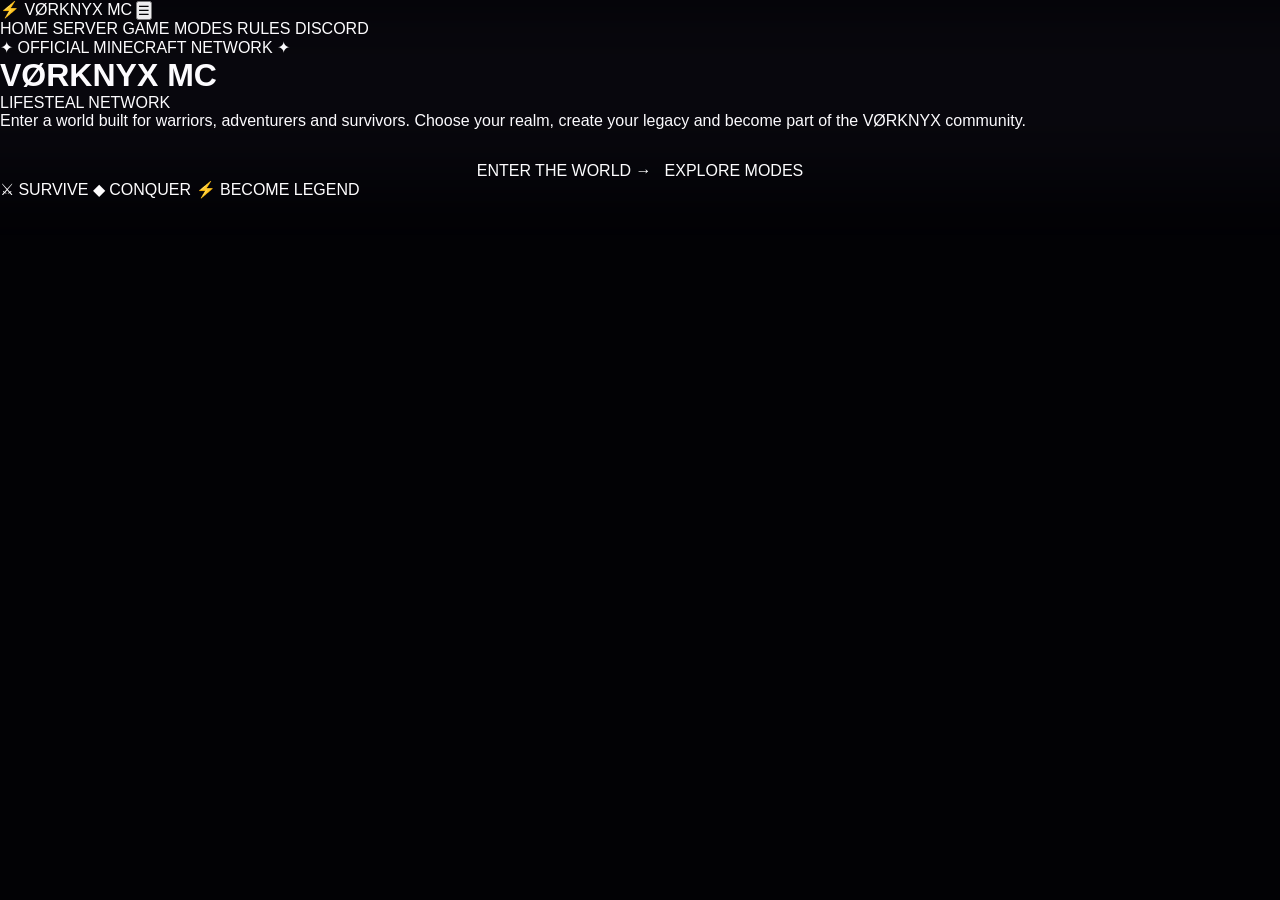
==== commit e3f0c0ed: "Update index.html" ====
--- a/index.html
+++ b/index.html
@@ -2,701 +2,65 @@
 <html lang="en">
 <head>
 <meta charset="UTF-8">
-<meta name="viewport" content="width=device-width, initial-scale=1.0">
-
-<title>VØRKNYX MC — Lifesteal Network</title>
-
-<link rel="preconnect" href="https://fonts.googleapis.com">
-<link rel="preconnect" href="https://fonts.gstatic.com" crossorigin>
-<link href="https://fonts.googleapis.com/css2?family=Orbitron:wght@500;600;700;800;900&family=Poppins:wght@400;500;600;700&display=swap" rel="stylesheet">
-
+<meta name="viewport" content="width=device-width,initial-scale=1.0">
+<title>VØRKNYX MC — Home</title>
 <link rel="stylesheet" href="style.css">
 </head>
 
-<body>
+<body class="home-page">
 
-<!-- ================= LOADER ================= -->
+<div class="world-bg"></div>
+<div class="stars"></div>
+<div class="fog"></div>
 
-<div class="loader" id="loader">
-    <div class="loader-logo">
-        ⚡ VØRKNYX <span>MC</span>
+<header>
+    <a class="brand" href="index.html">⚡ VØRKNYX <span>MC</span></a>
+
+    <button class="menu-btn" onclick="toggleMenu()">☰</button>
+
+    <nav id="nav">
+        <a class="active" href="index.html">HOME</a>
+        <a href="server.html">SERVER</a>
+        <a href="modes.html">GAME MODES</a>
+        <a href="rules.html">RULES</a>
+        <a href="discord.html">DISCORD</a>
+    </nav>
+</header>
+
+<main class="home-hero">
+
+    <div class="hero-badge">✦ OFFICIAL MINECRAFT NETWORK ✦</div>
+
+    <h1>
+        VØRKNYX
+        <strong>MC</strong>
+    </h1>
+
+    <div class="divider">
+        <span></span>
+        LIFESTEAL NETWORK
+        <span></span>
     </div>
 
-    <div class="loader-bar">
-        <div></div>
+    <p class="hero-text">
+        Enter a world built for warriors, adventurers and survivors.
+        Choose your realm, create your legacy and become part of
+        the VØRKNYX community.
+    </p>
+
+    <div class="hero-buttons">
+        <a class="btn gold" href="server.html">ENTER THE WORLD →</a>
+        <a class="btn glass" href="modes.html">EXPLORE MODES</a>
     </div>
 
-    <small>INITIALIZING NETWORK...</small>
+</main>
+
+<div class="home-bottom">
+    <span>⚔ SURVIVE</span>
+    <span>◆ CONQUER</span>
+    <span>⚡ BECOME LEGEND</span>
 </div>
 
-
-<!-- ================= CINEMATIC BACKGROUND ================= -->
-
-<div class="scene">
-
-    <div class="sky"></div>
-
-    <div class="moon">
-        <div class="moon-glow"></div>
-    </div>
-
-    <div class="cloud cloud1"></div>
-    <div class="cloud cloud2"></div>
-
-    <div class="mountains back"></div>
-    <div class="mountains middle"></div>
-    <div class="mountains front"></div>
-
-    <div class="fog fog1"></div>
-    <div class="fog fog2"></div>
-
-    <div class="ground"></div>
-
-</div>
-
-
-<!-- PARTICLES -->
-
-<div class="particles">
-
-    <i></i><i></i><i></i><i></i><i></i>
-    <i></i><i></i><i></i><i></i><i></i>
-    <i></i><i></i><i></i><i></i><i></i>
-    <i></i><i></i><i></i><i></i><i></i>
-
-</div>
-
-
-<!-- ================= NAVBAR ================= -->
-
-<header class="navbar">
-
-    <a href="#home" class="logo">
-        <b>⚡</b>
-        VØRKNYX
-        <span>MC</span>
-    </a>
-
-    <nav id="nav">
-
-        <a href="#home">HOME</a>
-        <a href="#server">SERVER</a>
-        <a href="#modes">MODES</a>
-        <a href="#rules">RULES</a>
-        <a href="#discord">DISCORD</a>
-
-    </nav>
-
-    <a href="#server" class="nav-play">
-        PLAY NOW <b>↗</b>
-    </a>
-
-    <button class="menu" onclick="menu()">☰</button>
-
-</header>
-
-
-<!-- ================= HERO ================= -->
-
-<section class="hero" id="home">
-
-    <div class="hero-content">
-
-        <div class="network">
-            <span></span>
-            OFFICIAL MINECRAFT NETWORK
-        </div>
-
-        <h1>
-            VØRKNYX
-            <em>MC</em>
-        </h1>
-
-        <div class="hero-line">
-            <i></i>
-            LIFESTEAL NETWORK
-            <i></i>
-        </div>
-
-        <p>
-            Enter a world where every heart matters.
-            Fight your enemies, build your kingdom and
-            create your own legend.
-        </p>
-
-        <div class="hero-buttons">
-
-            <a href="#server" class="primary-btn">
-                ⚔ PLAY NOW
-            </a>
-
-            <a href="https://discord.gg/DkYDvR8kQ"
-               target="_blank"
-               class="secondary-btn">
-                ◈ DISCORD
-            </a>
-
-        </div>
-
-        <div class="stats">
-
-            <div>
-                <strong>03</strong>
-                <small>GAME MODES</small>
-            </div>
-
-            <span></span>
-
-            <div>
-                <strong>24/7</strong>
-                <small>COMMUNITY</small>
-            </div>
-
-            <span></span>
-
-            <div>
-                <strong>∞</strong>
-                <small>ADVENTURES</small>
-            </div>
-
-        </div>
-
-    </div>
-
-    <div class="scroll">
-        SCROLL
-        <b>↓</b>
-    </div>
-
-</section>
-
-
-<!-- ================= MODES ================= -->
-
-<section class="modes-section" id="modes">
-
-    <div class="section-title">
-
-        <small>EXPLORE THE NETWORK</small>
-
-        <h2>
-            CHOOSE YOUR
-            <span>REALM</span>
-        </h2>
-
-        <p>
-            Three unique experiences. One legendary network.
-        </p>
-
-    </div>
-
-
-    <div class="mode-showcase">
-
-
-        <!-- LIFESTEAL -->
-
-        <article class="mode-card lifesteal">
-
-            <div class="card-bg"></div>
-
-            <div class="card-number">01</div>
-
-            <div class="card-top">
-                <span>VØRKNYX NETWORK</span>
-                <b>ONLINE</b>
-            </div>
-
-            <div class="mode-symbol">
-                ❤
-            </div>
-
-            <div class="mode-info">
-
-                <small>LIFESTEAL</small>
-
-                <h3>
-                    STEAL THEIR
-                    <strong>HEART.</strong>
-                </h3>
-
-                <p>
-                    Fight. Survive. Conquer.
-                    Every battle could change your destiny.
-                </p>
-
-                <a href="#server">
-                    ENTER REALM
-                    <b>→</b>
-                </a>
-
-            </div>
-
-        </article>
-
-
-        <!-- PRACTICE -->
-
-        <article class="mode-card practice">
-
-            <div class="card-bg"></div>
-
-            <div class="card-number">02</div>
-
-            <div class="card-top">
-                <span>VØRKNYX NETWORK</span>
-                <b>ONLINE</b>
-            </div>
-
-            <div class="mode-symbol">
-                ⚔
-            </div>
-
-            <div class="mode-info">
-
-                <small>PRACTICE</small>
-
-                <h3>
-                    MASTER THE
-                    <strong>FIGHT.</strong>
-                </h3>
-
-                <p>
-                    Train your aim, improve your PvP
-                    and become a true warrior.
-                </p>
-
-                <a href="#server">
-                    ENTER REALM
-                    <b>→</b>
-                </a>
-
-            </div>
-
-        </article>
-
-
-        <!-- PILLARS -->
-
-        <article class="mode-card pillars">
-
-            <div class="card-bg"></div>
-
-            <div class="card-number">03</div>
-
-            <div class="card-top">
-                <span>VØRKNYX NETWORK</span>
-                <b>ONLINE</b>
-            </div>
-
-            <div class="mode-symbol">
-                🏹
-            </div>
-
-            <div class="mode-info">
-
-                <small>PILLARS OF FORTUNE</small>
-
-                <h3>
-                    ONLY THE
-                    <strong>BEST SURVIVE.</strong>
-                </h3>
-
-                <p>
-                    Climb higher, fight harder and
-                    let fortune decide your fate.
-                </p>
-
-                <a href="#server">
-                    ENTER REALM
-                    <b>→</b>
-                </a>
-
-            </div>
-
-        </article>
-
-    </div>
-
-</section>
-
-
-<!-- ================= SERVER ================= -->
-
-<section class="server-section" id="server">
-
-    <div class="section-title">
-
-        <small>CONNECTION</small>
-
-        <h2>
-            JOIN THE
-            <span>NETWORK</span>
-        </h2>
-
-        <p>
-            Use the official server information below.
-        </p>
-
-    </div>
-
-
-    <div class="connection">
-
-        <!-- JAVA -->
-
-        <div class="connection-card">
-
-            <div class="edition">
-                ☕ JAVA EDITION
-            </div>
-
-            <h3>PC NETWORK</h3>
-
-            <p>
-                Recommended for Minecraft Java players.
-            </p>
-
-            <div class="ip">
-
-                <small>SERVER IP</small>
-
-                <strong>
-                    node-2.lightingmc.net
-                </strong>
-
-                <button onclick="copyIP('node-2.lightingmc.net',this)">
-                    COPY
-                </button>
-
-            </div>
-
-            <div class="online">
-                <i></i>
-                SERVER ONLINE
-            </div>
-
-        </div>
-
-
-        <!-- BEDROCK -->
-
-        <div class="connection-card">
-
-            <div class="edition">
-                📱 BEDROCK EDITION
-            </div>
-
-            <h3>MOBILE NETWORK</h3>
-
-            <p>
-                Play from mobile and compatible devices.
-            </p>
-
-            <div class="ip">
-
-                <small>SERVER IP</small>
-
-                <strong>
-                    node-2.lightingmc.net
-                </strong>
-
-                <button onclick="copyIP('node-2.lightingmc.net',this)">
-                    COPY
-                </button>
-
-            </div>
-
-            <div class="port">
-                <small>PORT</small>
-                <strong>25568</strong>
-            </div>
-
-            <div class="online">
-                <i></i>
-                SERVER ONLINE
-            </div>
-
-        </div>
-
-    </div>
-
-</section>
-
-
-<!-- ================= ABOUT ================= -->
-
-<section class="about">
-
-    <div class="about-art">
-
-        <div class="ring r1"></div>
-        <div class="ring r2"></div>
-
-        <div class="core">
-            ⚡
-            <small>VØRKNYX</small>
-        </div>
-
-    </div>
-
-
-    <div class="about-text">
-
-        <small>THE NETWORK</small>
-
-        <h2>
-            BUILT FOR
-            <span>ADVENTURERS.</span>
-        </h2>
-
-        <p>
-            Welcome to Vorknyx MC — a friendly Minecraft
-            Server and Discord Community where players can
-            enjoy survival, events, giveaways and an active
-            community.
-        </p>
-
-        <div class="features">
-
-            <div>
-                <b>01</b>
-                <span>
-                    <strong>Survival Gameplay</strong>
-                    Build your legacy.
-                </span>
-            </div>
-
-            <div>
-                <b>02</b>
-                <span>
-                    <strong>Active Community</strong>
-                    Meet new players.
-                </span>
-            </div>
-
-            <div>
-                <b>03</b>
-                <span>
-                    <strong>Events & Giveaways</strong>
-                    Always something happening.
-                </span>
-            </div>
-
-            <div>
-                <b>04</b>
-                <span>
-                    <strong>Server Support</strong>
-                    We're here to help.
-                </span>
-            </div>
-
-        </div>
-
-    </div>
-
-</section>
-
-
-<!-- ================= RULES ================= -->
-
-<section class="rules-section" id="rules">
-
-    <div class="section-title">
-
-        <small>PLAY FAIR</small>
-
-        <h2>
-            NETWORK
-            <span>RULES</span>
-        </h2>
-
-        <p>
-            Respect everyone and keep the community enjoyable.
-        </p>
-
-    </div>
-
-
-    <div class="rules">
-
-        <div class="rule">
-            <b>01</b>
-            <div>
-                <h3>🛡 Respect Everyone</h3>
-                <p>Be respectful to all members.</p>
-            </div>
-        </div>
-
-        <div class="rule">
-            <b>02</b>
-            <div>
-                <h3>📨 No Spamming</h3>
-                <p>No message, ping or VC spam.</p>
-            </div>
-        </div>
-
-        <div class="rule">
-            <b>03</b>
-            <div>
-                <h3>🌿 Keep It Clean</h3>
-                <p>No NSFW or inappropriate content.</p>
-            </div>
-        </div>
-
-        <div class="rule">
-            <b>04</b>
-            <div>
-                <h3>🚩 No Advertising</h3>
-                <p>No self-promotion or invites.</p>
-            </div>
-        </div>
-
-        <div class="rule">
-            <b>05</b>
-            <div>
-                <h3>⚒ Fair Play Only</h3>
-                <p>No hacks, cheats, X-Ray or exploits.</p>
-            </div>
-        </div>
-
-        <div class="rule">
-            <b>06</b>
-            <div>
-                <h3>👮 Respect Staff</h3>
-                <p>Follow staff instructions.</p>
-            </div>
-        </div>
-
-    </div>
-
-
-    <div class="punishment">
-
-        <small>⚠ PUNISHMENT SYSTEM</small>
-
-        <h3>
-            WARN
-            <span>→</span>
-            MUTE
-            <span>→</span>
-            KICK
-            <span>→</span>
-            BAN
-        </h3>
-
-        <p>
-            ☠ Cheating & Exploiting =
-            <strong>INSTANT BAN</strong>
-        </p>
-
-    </div>
-
-</section>
-
-
-<!-- ================= DISCORD ================= -->
-
-<section class="discord-section" id="discord">
-
-    <div class="discord-box">
-
-        <div class="discord-bg"></div>
-
-        <div class="discord-content">
-
-            <small>THE COMMUNITY</small>
-
-            <h2>
-                JOIN OUR
-                <span>DISCORD</span>
-            </h2>
-
-            <p>
-                Get server updates, participate in events,
-                join giveaways, chat with players and
-                stay connected with VØRKNYX MC.
-            </p>
-
-            <a href="https://discord.gg/DkYDvR8kQ"
-               target="_blank"
-               class="discord-btn">
-
-                ◈ JOIN DISCORD
-
-                <b>↗</b>
-
-            </a>
-
-        </div>
-
-    </div>
-
-</section>
-
-
-<!-- ================= FINAL ================= -->
-
-<section class="final">
-
-    <small>YOUR LEGEND STARTS HERE</small>
-
-    <h2>
-        ENTER THE
-        <span>VØRKNYX</span>
-        WORLD.
-    </h2>
-
-    <p>
-        Play fair • Stay respectful • Have fun
-    </p>
-
-    <a href="#server" class="primary-btn">
-        ⚔ JOIN SERVER
-    </a>
-
-</section>
-
-
-<!-- ================= FOOTER ================= -->
-
-<footer>
-
-    <div class="footer-logo">
-        ⚡ VØRKNYX MC ⚔
-    </div>
-
-    <p>
-        LIFESTEAL • PRACTICE • PILLARS OF FORTUNE
-    </p>
-
-    <div class="footer-links">
-
-        <a href="#home">HOME</a>
-        <a href="#server">SERVER</a>
-        <a href="#modes">MODES</a>
-        <a href="#rules">RULES</a>
-
-        <a href="https://discord.gg/DkYDvR8kQ"
-           target="_blank">
-            DISCORD
-        </a>
-
-    </div>
-
-    <small>
-        © 2026 VØRKNYX MC — ALL RIGHTS RESERVED.
-    </small>
-
-</footer>
-
-
-<div id="toast">
-    IP COPIED ✓
-</div>
-
-
 <script src="script.js"></script>
-
 </body>
 </html>
--- a/style.css
+++ b/style.css
@@ -1,12 +1,12 @@
 :root{
-    --purple:#a855f7;
-    --purple2:#7c3aed;
-    --blue:#38bdf8;
-    --dark:#030308;
-    --card:rgba(13,10,23,.72);
-    --border:rgba(168,85,247,.25);
-    --text:#fff;
-    --muted:#8f8b9d;
+    --purple:#9d4edd;
+    --purple2:#6d28d9;
+    --cyan:#38bdf8;
+    --red:#ef4444;
+    --gold:#f59e0b;
+
+    --black:#020205;
+    --card:rgba(8,7,13,.82);
 }
 
 *{
@@ -20,994 +20,1531 @@
 }
 
 body{
-    background:#030308;
-    color:var(--text);
+    background:#020205;
+    color:white;
     font-family:Poppins,sans-serif;
     overflow-x:hidden;
 }
 
 a{
+    text-decoration:none;
     color:inherit;
-    text-decoration:none;
-}
-
-
-/* ================= BACKGROUND ================= */
-
-.background{
+}
+
+
+/* =========================================
+   CINEMATIC WORLD
+========================================= */
+
+.scene{
     position:fixed;
     inset:0;
-    z-index:-5;
-
-    background:
-    radial-gradient(circle at 50% 20%,rgba(124,58,237,.20),transparent 30%),
-    radial-gradient(circle at 10% 70%,rgba(56,189,248,.08),transparent 30%),
-    linear-gradient(125deg,#020207,#080512 45%,#020208);
-}
-
-.background:before{
-    content:"";
+    z-index:-10;
+    overflow:hidden;
+    background:#02030a;
+}
+
+.sky{
     position:absolute;
     inset:0;
 
     background:
-    linear-gradient(transparent 96%,rgba(168,85,247,.06) 97%),
-    linear-gradient(90deg,transparent 96%,rgba(168,85,247,.06) 97%);
-
-    background-size:80px 80px;
-
-    transform:perspective(500px) rotateX(60deg) scale(2);
-
-    animation:grid 15s linear infinite;
-}
-
-@keyframes grid{
+    radial-gradient(circle at 50% 25%,
+        rgba(119,74,180,.32),
+        transparent 22%),
+
+    linear-gradient(
+        180deg,
+        #02030b 0%,
+        #09091b 40%,
+        #111020 70%,
+        #030308 100%
+    );
+}
+
+
+/* MOON */
+
+.moon{
+    position:absolute;
+
+    width:260px;
+    height:260px;
+
+    border-radius:50%;
+
+    right:14%;
+    top:14%;
+
+    background:
+        radial-gradient(circle at 35% 30%,
+        #ffffff,
+        #ddd5e7 55%,
+        #8f879b 100%);
+
+    box-shadow:
+        0 0 40px rgba(255,255,255,.25),
+        0 0 150px rgba(169,119,225,.25);
+
+    opacity:.85;
+}
+
+.moon:before{
+    content:"";
+
+    position:absolute;
+    inset:0;
+
+    border-radius:50%;
+
+    background:
+    radial-gradient(circle at 20% 30%,rgba(0,0,0,.12),transparent 8%),
+    radial-gradient(circle at 60% 20%,rgba(0,0,0,.1),transparent 10%),
+    radial-gradient(circle at 70% 65%,rgba(0,0,0,.13),transparent 13%),
+    radial-gradient(circle at 30% 70%,rgba(0,0,0,.08),transparent 9%);
+}
+
+.moon-glow{
+    position:absolute;
+
+    width:500px;
+    height:500px;
+
+    left:50%;
+    top:50%;
+
+    transform:translate(-50%,-50%);
+
+    border-radius:50%;
+
+    background:rgba(170,120,230,.1);
+
+    filter:blur(50px);
+}
+
+
+/* CLOUDS */
+
+.cloud{
+    position:absolute;
+
+    width:700px;
+    height:100px;
+
+    background:rgba(80,70,105,.08);
+
+    filter:blur(30px);
+
+    animation:cloudMove 35s linear infinite;
+}
+
+.cloud1{
+    top:28%;
+    left:-300px;
+}
+
+.cloud2{
+    top:43%;
+    left:-500px;
+    animation-delay:-15s;
+}
+
+@keyframes cloudMove{
+
     from{
-        transform:perspective(500px) rotateX(60deg) translateY(0) scale(2);
+        transform:translateX(-100px);
     }
 
     to{
-        transform:perspective(500px) rotateX(60deg) translateY(80px) scale(2);
-    }
-}
-
-.grid{
+        transform:translateX(1800px);
+    }
+
+}
+
+
+/* MOUNTAINS */
+
+.mountains{
+    position:absolute;
+    left:0;
+    bottom:12%;
+    width:100%;
+    height:330px;
+
+    clip-path:polygon(
+        0 80%,
+        8% 55%,
+        14% 72%,
+        24% 30%,
+        31% 62%,
+        42% 25%,
+        50% 60%,
+        61% 35%,
+        69% 70%,
+        78% 40%,
+        88% 63%,
+        96% 28%,
+        100% 60%,
+        100% 100%,
+        0 100%
+    );
+}
+
+.mountains.back{
+    background:#090914;
+    opacity:.7;
+    transform:scale(1.15);
+}
+
+.mountains.middle{
+    bottom:6%;
+    background:#05050c;
+    transform:scale(1.1);
+}
+
+.mountains.front{
+    bottom:-5%;
+    height:280px;
+    background:#020207;
+}
+
+
+/* FOG */
+
+.fog{
+    position:absolute;
+    width:120%;
+    height:180px;
+    left:-10%;
+    background:rgba(180,160,210,.04);
+    filter:blur(35px);
+}
+
+.fog1{
+    bottom:17%;
+    animation:fog 18s ease-in-out infinite alternate;
+}
+
+.fog2{
+    bottom:30%;
+    animation:fog 25s ease-in-out infinite alternate-reverse;
+}
+
+@keyframes fog{
+    from{
+        transform:translateX(-5%);
+    }
+
+    to{
+        transform:translateX(8%);
+    }
+}
+
+
+/* GROUND */
+
+.ground{
+    position:absolute;
+    bottom:0;
+    width:100%;
+    height:23%;
+
+    background:
+    linear-gradient(
+        180deg,
+        transparent,
+        #020205 35%
+    );
+}
+
+
+/* =========================================
+   PARTICLES
+========================================= */
+
+.particles{
     position:fixed;
     inset:0;
-    z-index:-4;
+    z-index:-2;
     pointer-events:none;
-
-    background-image:
-    linear-gradient(rgba(255,255,255,.015) 1px,transparent 1px),
-    linear-gradient(90deg,rgba(255,255,255,.015) 1px,transparent 1px);
-
-    background-size:60px 60px;
-}
-
-.stars i{
-    position:fixed;
-    width:2px;
-    height:2px;
-    background:#fff;
+}
+
+.particles i{
+    position:absolute;
+
+    width:3px;
+    height:3px;
+
     border-radius:50%;
-    opacity:.5;
-    z-index:-2;
-    animation:twinkle 3s infinite alternate;
-}
-
-.stars i:nth-child(1){top:10%;left:15%}
-.stars i:nth-child(2){top:20%;left:80%;animation-delay:.4s}
-.stars i:nth-child(3){top:45%;left:30%;animation-delay:1s}
-.stars i:nth-child(4){top:70%;left:90%;animation-delay:1.4s}
-.stars i:nth-child(5){top:80%;left:10%;animation-delay:.7s}
-.stars i:nth-child(6){top:35%;left:60%;animation-delay:2s}
-.stars i:nth-child(7){top:15%;left:45%;animation-delay:1.5s}
-.stars i:nth-child(8){top:60%;left:70%;animation-delay:.2s}
-.stars i:nth-child(9){top:88%;left:55%;animation-delay:1.2s}
-.stars i:nth-child(10){top:30%;left:5%;animation-delay:2.5s}
-.stars i:nth-child(11){top:50%;left:95%;animation-delay:.8s}
-.stars i:nth-child(12){top:75%;left:42%;animation-delay:1.7s}
-.stars i:nth-child(13){top:8%;left:65%;animation-delay:.9s}
-.stars i:nth-child(14){top:92%;left:25%;animation-delay:1.8s}
-.stars i:nth-child(15){top:40%;left:85%;animation-delay:2.2s}
-
-@keyframes twinkle{
-    from{opacity:.15;transform:scale(.7)}
-    to{opacity:1;transform:scale(1.5)}
-}
-
-
-/* ================= LOADER ================= */
-
-#loader{
+
+    background:#d8b4fe;
+
+    box-shadow:0 0 12px #a855f7;
+
+    animation:particle 8s linear infinite;
+}
+
+.particles i:nth-child(1){left:5%;top:80%}
+.particles i:nth-child(2){left:12%;top:45%;animation-delay:1s}
+.particles i:nth-child(3){left:19%;top:70%;animation-delay:3s}
+.particles i:nth-child(4){left:27%;top:35%;animation-delay:2s}
+.particles i:nth-child(5){left:35%;top:80%;animation-delay:5s}
+.particles i:nth-child(6){left:43%;top:25%;animation-delay:2s}
+.particles i:nth-child(7){left:50%;top:65%;animation-delay:4s}
+.particles i:nth-child(8){left:58%;top:40%;animation-delay:1s}
+.particles i:nth-child(9){left:65%;top:75%;animation-delay:3s}
+.particles i:nth-child(10){left:72%;top:32%;animation-delay:2s}
+.particles i:nth-child(11){left:80%;top:60%;animation-delay:5s}
+.particles i:nth-child(12){left:87%;top:25%;animation-delay:1s}
+.particles i:nth-child(13){left:94%;top:70%;animation-delay:4s}
+.particles i:nth-child(14){left:30%;top:55%;animation-delay:6s}
+.particles i:nth-child(15){left:70%;top:15%;animation-delay:2s}
+.particles i:nth-child(16){left:90%;top:45%;animation-delay:4s}
+.particles i:nth-child(17){left:15%;top:15%;animation-delay:3s}
+.particles i:nth-child(18){left:55%;top:85%;animation-delay:6s}
+.particles i:nth-child(19){left:45%;top:50%;animation-delay:5s}
+
+@keyframes particle{
+
+    0%{
+        transform:translateY(80px);
+        opacity:0;
+    }
+
+    30%{
+        opacity:1;
+    }
+
+    100%{
+        transform:translateY(-160px);
+        opacity:0;
+    }
+
+}
+
+
+/* =========================================
+   LOADER
+========================================= */
+
+.loader{
     position:fixed;
     inset:0;
     z-index:9999;
+
     background:#020205;
+
+    display:flex;
+    flex-direction:column;
+    align-items:center;
+    justify-content:center;
+
+    transition:.8s;
+}
+
+.loader.hide{
+    opacity:0;
+    visibility:hidden;
+}
+
+.loader-logo{
+    font-family:Orbitron,sans-serif;
+    font-size:clamp(28px,6vw,65px);
+    font-weight:900;
+}
+
+.loader-logo span{
+    color:var(--purple);
+}
+
+.loader-bar{
+    width:240px;
+    height:3px;
+    background:#15121d;
+    margin-top:25px;
+}
+
+.loader-bar div{
+    width:0;
+    height:100%;
+
+    background:linear-gradient(
+        90deg,
+        var(--purple),
+        var(--cyan)
+    );
+
+    animation:loading 2s forwards;
+}
+
+.loader small{
+    margin-top:15px;
+
+    font-size:8px;
+    letter-spacing:4px;
+    color:#555;
+}
+
+@keyframes loading{
+    to{width:100%}
+}
+
+
+/* =========================================
+   NAVBAR
+========================================= */
+
+.navbar{
+    position:fixed;
+
+    top:0;
+    left:0;
+
+    width:100%;
+    height:78px;
+
+    z-index:1000;
+
+    display:flex;
+    align-items:center;
+    justify-content:space-between;
+
+    padding:0 6%;
+
+    background:rgba(2,2,6,.55);
+
+    backdrop-filter:blur(18px);
+
+    border-bottom:1px solid rgba(255,255,255,.06);
+}
+
+.logo{
+    font-family:Orbitron,sans-serif;
+    font-size:18px;
+    font-weight:900;
+    letter-spacing:1px;
+}
+
+.logo b{
+    color:var(--purple);
+    filter:drop-shadow(0 0 10px var(--purple));
+}
+
+.logo span{
+    color:var(--purple);
+    font-size:10px;
+}
+
+.navbar nav{
+    display:flex;
+    gap:32px;
+}
+
+.navbar nav a{
+    font-family:Orbitron,sans-serif;
+    font-size:9px;
+    letter-spacing:1.5px;
+    color:#898591;
+    transition:.3s;
+}
+
+.navbar nav a:hover{
+    color:white;
+    text-shadow:0 0 15px var(--purple);
+}
+
+.nav-play{
+    font-family:Orbitron,sans-serif;
+    font-size:9px;
+    letter-spacing:1px;
+
+    padding:11px 17px;
+
+    border:1px solid rgba(168,85,247,.4);
+
+    background:rgba(168,85,247,.08);
+
+    transition:.3s;
+}
+
+.nav-play:hover{
+    background:var(--purple2);
+    box-shadow:0 0 25px rgba(168,85,247,.4);
+}
+
+.menu{
+    display:none;
+
+    border:0;
+    background:none;
+
+    color:white;
+    font-size:25px;
+}
+
+
+/* =========================================
+   HERO
+========================================= */
+
+.hero{
+    min-height:100vh;
+
+    display:flex;
+    justify-content:center;
+    align-items:center;
+
+    text-align:center;
+
+    position:relative;
+
+    padding:120px 20px 80px;
+}
+
+.hero-content{
+    max-width:1000px;
+}
+
+.network{
+    display:inline-flex;
+    align-items:center;
+    gap:10px;
+
+    padding:9px 17px;
+
+    border:1px solid rgba(168,85,247,.35);
+
+    background:rgba(8,6,15,.6);
+
+    backdrop-filter:blur(10px);
+
+    color:#c084fc;
+
+    font-family:Orbitron,sans-serif;
+    font-size:9px;
+    letter-spacing:2px;
+}
+
+.network span{
+    width:7px;
+    height:7px;
+
+    background:#4ade80;
+    border-radius:50%;
+
+    box-shadow:0 0 12px #4ade80;
+
+    animation:pulse 1.5s infinite;
+}
+
+@keyframes pulse{
+    50%{
+        opacity:.4;
+        transform:scale(1.4);
+    }
+}
+
+.hero h1{
+    margin-top:25px;
+
+    font-family:Orbitron,sans-serif;
+
+    font-size:clamp(55px,12vw,150px);
+
+    line-height:.9;
+
+    font-weight:900;
+
+    letter-spacing:-6px;
+
+    text-shadow:
+    0 0 30px rgba(168,85,247,.2),
+    0 0 100px rgba(168,85,247,.15);
+}
+
+.hero h1 em{
+    color:var(--purple);
+    font-style:normal;
+
+    text-shadow:
+    0 0 20px var(--purple),
+    0 0 70px rgba(168,85,247,.5);
+}
+
+.hero-line{
     display:flex;
     align-items:center;
     justify-content:center;
-    flex-direction:column;
-    transition:opacity .7s,visibility .7s;
-}
-
-#loader.hide{
-    opacity:0;
-    visibility:hidden;
-}
-
-.loader-logo{
-    font-family:Orbitron,sans-serif;
-    font-size:clamp(30px,6vw,60px);
-    font-weight:900;
-    letter-spacing:4px;
-    text-shadow:0 0 30px rgba(168,85,247,.8);
-}
-
-.loader-logo span{
-    color:var(--purple);
-}
-
-.loader-line{
-    width:220px;
-    height:3px;
-    background:#17131f;
+
+    gap:18px;
+
     margin-top:25px;
-    overflow:hidden;
-}
-
-.loader-line div{
-    width:0;
-    height:100%;
-    background:linear-gradient(90deg,var(--purple),var(--blue));
-    animation:loading 1.8s forwards;
-}
-
-@keyframes loading{
-    to{width:100%}
-}
-
-#loader p{
-    margin-top:14px;
-    font-size:10px;
-    letter-spacing:4px;
-    color:#666;
-}
-
-
-/* ================= NAVBAR ================= */
-
-.navbar{
-    position:fixed;
-    top:0;
-    left:0;
-    width:100%;
-    height:80px;
-
-    display:flex;
-    align-items:center;
-    justify-content:space-between;
-
-    padding:0 6%;
-
-    z-index:1000;
-
-    background:rgba(2,2,7,.65);
-    backdrop-filter:blur(18px);
-
-    border-bottom:1px solid rgba(255,255,255,.06);
-}
-
-.brand{
-    display:flex;
-    align-items:center;
-    gap:7px;
-
-    font-family:Orbitron,sans-serif;
-    font-weight:900;
-    font-size:18px;
-    letter-spacing:1px;
-}
-
-.brand-symbol{
-    color:var(--purple);
-    filter:drop-shadow(0 0 10px var(--purple));
-}
-
-.brand small{
-    color:var(--purple);
-    font-size:10px;
-    margin-left:-3px;
-}
-
-.navbar nav{
-    display:flex;
-    gap:35px;
-}
-
-.navbar nav a{
-    font-family:Orbitron,sans-serif;
-    font-size:10px;
-    letter-spacing:1.5px;
-    color:#aaa;
-    transition:.3s;
-}
-
-.navbar nav a:hover{
-    color:#fff;
-    text-shadow:0 0 12px var(--purple);
-}
-
-.nav-button{
-    padding:11px 18px;
-    border:1px solid var(--border);
-    background:rgba(168,85,247,.08);
-    font-family:Orbitron,sans-serif;
-    font-size:10px;
-    letter-spacing:1px;
-    transition:.3s;
-}
-
-.nav-button:hover{
-    background:var(--purple2);
-    box-shadow:0 0 25px rgba(168,85,247,.3);
-}
-
-.menu-btn{
-    display:none;
-    background:none;
-    border:0;
-    color:#fff;
-    font-size:25px;
-}
-
-
-/* ================= HERO ================= */
-
-.hero{
-    min-height:100vh;
-    position:relative;
-
-    display:flex;
-    align-items:center;
-    justify-content:center;
-
-    text-align:center;
-    padding:120px 20px 80px;
-
-    overflow:hidden;
-}
-
-.hero:before{
-    content:"";
-    position:absolute;
-
-    width:700px;
-    height:700px;
-
-    background:radial-gradient(circle,
-        rgba(124,58,237,.18),
-        transparent 65%);
-
-    filter:blur(10px);
-    pointer-events:none;
-}
-
-.hero-content{
-    position:relative;
-    max-width:1000px;
-}
-
-.network-badge{
-    display:inline-flex;
-    align-items:center;
-    gap:9px;
-
-    padding:9px 17px;
-
-    border:1px solid rgba(168,85,247,.35);
-    background:rgba(168,85,247,.07);
-
-    color:#c9a6ff;
-
-    font-family:Orbitron,sans-serif;
-    font-size:10px;
-    letter-spacing:2px;
-
-    box-shadow:0 0 30px rgba(168,85,247,.06);
-}
-
-.pulse{
-    width:7px;
-    height:7px;
-    border-radius:50%;
-    background:#4ade80;
-    box-shadow:0 0 12px #4ade80;
-    animation:pulse 1.5s infinite;
-}
-
-@keyframes pulse{
-    50%{
-        transform:scale(1.5);
-        opacity:.5;
-    }
-}
-
-.hero h1{
-    margin-top:25px;
-
-    font-family:Orbitron,sans-serif;
-    font-weight:900;
-    font-size:clamp(55px,11vw,145px);
-    line-height:.9;
-    letter-spacing:-5px;
-
-    color:#fff;
-
-    text-shadow:
-    0 0 20px rgba(168,85,247,.3),
-    0 0 80px rgba(168,85,247,.12);
-}
-
-.hero h1 strong{
-    color:var(--purple);
-    text-shadow:
-    0 0 20px var(--purple),
-    0 0 70px rgba(168,85,247,.5);
-}
-
-.hero-subtitle{
-    display:flex;
-    align-items:center;
-    justify-content:center;
-    gap:18px;
-
-    margin-top:25px;
-
-    font-family:Orbitron,sans-serif;
-    font-size:13px;
-    letter-spacing:6px;
+
+    font-family:Orbitron,sans-serif;
+    font-size:11px;
+    letter-spacing:5px;
+
     color:#c084fc;
 }
 
-.hero-subtitle span{
+.hero-line i{
     width:70px;
     height:1px;
-    background:linear-gradient(90deg,transparent,var(--purple));
-}
-
-.hero-subtitle span:last-child{
-    background:linear-gradient(90deg,var(--purple),transparent);
-}
-
-.hero-description{
+
+    background:linear-gradient(
+        90deg,
+        transparent,
+        var(--purple)
+    );
+}
+
+.hero-line i:last-child{
+    background:linear-gradient(
+        90deg,
+        var(--purple),
+        transparent
+    );
+}
+
+.hero p{
     max-width:650px;
+
     margin:25px auto 0;
 
-    color:#85818e;
+    color:#8a8692;
+
     line-height:1.9;
-    font-size:14px;
+
+    font-size:13px;
 }
 
 .hero-buttons{
     display:flex;
     justify-content:center;
     gap:13px;
+
     margin-top:32px;
 }
 
-.main-button,
-.discord-button{
+.primary-btn,
+.secondary-btn{
     display:inline-flex;
+    justify-content:center;
     align-items:center;
-    justify-content:center;
-    gap:12px;
-
-    padding:15px 25px;
-
-    font-family:Orbitron,sans-serif;
-    font-size:10px;
+
+    padding:15px 26px;
+
+    font-family:Orbitron,sans-serif;
+    font-size:9px;
     letter-spacing:1.5px;
 
     transition:.3s;
 }
 
-.main-button{
-    background:linear-gradient(135deg,#9333ea,#6d28d9);
+.primary-btn{
+    background:linear-gradient(
+        135deg,
+        #9333ea,
+        #5b21b6
+    );
+
     box-shadow:
-    0 0 30px rgba(124,58,237,.25),
-    inset 0 1px rgba(255,255,255,.2);
-}
-
-.discord-button{
+    0 0 30px rgba(124,58,237,.25);
+}
+
+.secondary-btn{
     border:1px solid rgba(168,85,247,.4);
     background:rgba(168,85,247,.05);
 }
 
-.main-button:hover,
-.discord-button:hover{
-    transform:translateY(-4px);
-    box-shadow:0 12px 40px rgba(124,58,237,.3);
-}
-
-.hero-stats{
-    margin:55px auto 0;
-
+.primary-btn:hover,
+.secondary-btn:hover{
+    transform:translateY(-5px);
+    box-shadow:0 15px 40px rgba(124,58,237,.3);
+}
+
+.stats{
     display:flex;
+    justify-content:center;
     align-items:center;
-    justify-content:center;
+
     gap:35px;
-}
-
-.hero-stats div:not(.stat-line){
+
+    margin-top:55px;
+}
+
+.stats div{
     display:flex;
     flex-direction:column;
     gap:5px;
 }
 
-.hero-stats strong{
+.stats strong{
     font-family:Orbitron,sans-serif;
     font-size:21px;
 }
 
-.hero-stats span{
-    font-size:8px;
+.stats small{
+    color:#595563;
+    font-size:7px;
     letter-spacing:2px;
-    color:#65616d;
-}
-
-.stat-line{
-    height:35px;
+}
+
+.stats > span{
+    height:32px;
     width:1px;
-    background:#24212b;
+    background:#292530;
 }
 
 .scroll{
     position:absolute;
+
     bottom:25px;
+
+    color:#555;
+
+    font-family:Orbitron,sans-serif;
+    font-size:7px;
+    letter-spacing:3px;
+}
+
+.scroll b{
+    display:block;
+    color:#a855f7;
+    font-size:17px;
+    margin-top:5px;
+
+    animation:bounce 1.5s infinite;
+}
+
+@keyframes bounce{
+    50%{
+        transform:translateY(6px);
+    }
+}
+
+
+/* =========================================
+   SECTION TITLE
+========================================= */
+
+.section-title{
+    text-align:center;
+
+    max-width:750px;
+
+    margin:0 auto 65px;
+}
+
+.section-title small{
+    font-family:Orbitron,sans-serif;
+
+    color:#a77ad7;
+
+    font-size:8px;
+
+    letter-spacing:4px;
+}
+
+.section-title h2{
+    margin-top:13px;
+
+    font-family:Orbitron,sans-serif;
+
+    font-size:clamp(30px,5vw,55px);
+
+    line-height:1;
+}
+
+.section-title h2 span{
+    color:var(--purple);
+
+    text-shadow:0 0 25px rgba(168,85,247,.35);
+}
+
+.section-title p{
+    color:#77727e;
+
+    font-size:12px;
+
+    margin-top:17px;
+}
+
+
+/* =========================================
+   GAME MODE CARDS
+========================================= */
+
+.modes-section{
+    padding:140px 6%;
+
+    position:relative;
+}
+
+.mode-showcase{
+    max-width:1250px;
+
+    margin:auto;
+
+    display:grid;
+
+    grid-template-columns:
+    repeat(3,1fr);
+
+    gap:20px;
+}
+
+.mode-card{
+    height:530px;
+
+    position:relative;
+
+    overflow:hidden;
+
+    border:1px solid rgba(255,255,255,.1);
+
+    background:#08070c;
+
+    transition:.6s cubic-bezier(.2,.8,.2,1);
+
+    isolation:isolate;
+}
+
+.mode-card:before{
+    content:"";
+
+    position:absolute;
+    inset:0;
+
+    z-index:2;
+
+    background:
+    linear-gradient(
+        180deg,
+        transparent 25%,
+        rgba(0,0,0,.25) 45%,
+        rgba(0,0,0,.96) 100%
+    );
+}
+
+.mode-card:after{
+    content:"";
+
+    position:absolute;
+    inset:0;
+
+    z-index:3;
+
+    border:1px solid transparent;
+
+    transition:.5s;
+}
+
+.mode-card:hover{
+    transform:translateY(-14px) scale(1.015);
+
+    box-shadow:
+    0 30px 90px rgba(0,0,0,.6);
+}
+
+.mode-card:hover:after{
+    border-color:rgba(168,85,247,.65);
+
+    box-shadow:
+    inset 0 0 50px rgba(168,85,247,.08);
+}
+
+
+/* CARD BACKGROUNDS */
+
+.card-bg{
+    position:absolute;
+    inset:0;
+
+    z-index:0;
+
+    transition:.8s;
+}
+
+.lifesteal .card-bg{
+    background:
+    radial-gradient(
+        circle at 70% 25%,
+        rgba(239,68,68,.55),
+        transparent 25%
+    ),
+
+    radial-gradient(
+        circle at 35% 40%,
+        rgba(100,0,20,.5),
+        transparent 35%
+    ),
+
+    linear-gradient(
+        145deg,
+        #17050b,
+        #090308 60%,
+        #020205
+    );
+}
+
+.practice .card-bg{
+    background:
+    radial-gradient(
+        circle at 70% 25%,
+        rgba(56,189,248,.45),
+        transparent 25%
+    ),
+
+    radial-gradient(
+        circle at 25% 40%,
+        rgba(91,33,182,.5),
+        transparent 35%
+    ),
+
+    linear-gradient(
+        145deg,
+        #060d18,
+        #080611 60%,
+        #020205
+    );
+}
+
+.pillars .card-bg{
+    background:
+    radial-gradient(
+        circle at 70% 25%,
+        rgba(245,158,11,.5),
+        transparent 25%
+    ),
+
+    radial-gradient(
+        circle at 30% 40%,
+        rgba(124,58,237,.45),
+        transparent 35%
+    ),
+
+    linear-gradient(
+        145deg,
+        #171005,
+        #0b0710 60%,
+        #020205
+    );
+}
+
+.mode-card:hover .card-bg{
+    transform:scale(1.12);
+}
+
+
+/* CARD TOP */
+
+.card-top{
+    position:absolute;
+
+    left:25px;
+    right:25px;
+    top:25px;
+
+    z-index:5;
+
+    display:flex;
+    justify-content:space-between;
+
+    font-family:Orbitron,sans-serif;
+    font-size:7px;
+
+    letter-spacing:2px;
+
+    color:#aaa;
+}
+
+.card-top b{
+    color:#4ade80;
+
+    font-size:7px;
+}
+
+
+/* CARD NUMBER */
+
+.card-number{
+    position:absolute;
+
+    right:20px;
+    top:75px;
+
+    z-index:5;
+
+    font-family:Orbitron,sans-serif;
+
+    font-size:9px;
+
+    color:#5b5263;
+}
+
+
+/* SYMBOL */
+
+.mode-symbol{
+    position:absolute;
+
+    top:125px;
+    left:50%;
+
+    transform:translateX(-50%);
+
+    z-index:4;
+
+    font-size:95px;
+
+    transition:.6s;
+}
+
+.lifesteal .mode-symbol{
+    color:#ef4444;
+
+    filter:
+    drop-shadow(0 0 20px #ef4444)
+    drop-shadow(0 0 60px rgba(239,68,68,.5));
+}
+
+.practice .mode-symbol{
+    color:#38bdf8;
+
+    filter:
+    drop-shadow(0 0 20px #38bdf8)
+    drop-shadow(0 0 60px rgba(56,189,248,.4));
+}
+
+.pillars .mode-symbol{
+    filter:
+    drop-shadow(0 0 20px #f59e0b)
+    drop-shadow(0 0 60px rgba(245,158,11,.4));
+}
+
+.mode-card:hover .mode-symbol{
+    transform:
+    translateX(-50%)
+    translateY(-15px)
+    scale(1.15)
+    rotate(-5deg);
+}
+
+
+/* CARD INFO */
+
+.mode-info{
+    position:absolute;
+
+    left:30px;
+    right:30px;
+    bottom:30px;
+
+    z-index:6;
+}
+
+.mode-info small{
+    font-family:Orbitron,sans-serif;
+
+    font-size:8px;
+
+    letter-spacing:3px;
+
+    color:#c084fc;
+}
+
+.mode-info h3{
+    margin-top:8px;
+
+    font-family:Orbitron,sans-serif;
+
+    font-size:25px;
+
+    line-height:1.15;
+}
+
+.mode-info h3 strong{
+    color:#fff;
+}
+
+.lifesteal .mode-info h3 strong{
+    color:#ef4444;
+}
+
+.practice .mode-info h3 strong{
+    color:#38bdf8;
+}
+
+.pillars .mode-info h3 strong{
+    color:#f59e0b;
+}
+
+.mode-info p{
+    margin-top:12px;
+
+    color:#89848e;
+
+    font-size:11px;
+
+    line-height:1.7;
+}
+
+.mode-info a{
+    display:inline-flex;
+
+    align-items:center;
+    gap:15px;
+
+    margin-top:22px;
+
+    font-family:Orbitron,sans-serif;
+
+    font-size:8px;
+
+    letter-spacing:2px;
+
+    color:white;
+
+    transition:.3s;
+}
+
+.mode-info a b{
+    font-size:15px;
+
+    color:#c084fc;
+
+    transition:.3s;
+}
+
+.mode-info a:hover{
+    color:#c084fc;
+}
+
+.mode-info a:hover b{
+    transform:translateX(6px);
+}
+
+
+/* =========================================
+   SERVER
+========================================= */
+
+.server-section{
+    padding:140px 7%;
+}
+
+.connection{
+    max-width:1050px;
+
+    margin:auto;
+
+    display:grid;
+
+    grid-template-columns:1fr 1fr;
+
+    gap:20px;
+}
+
+.connection-card{
+    position:relative;
+
+    padding:35px;
+
+    background:rgba(7,6,12,.85);
+
+    border:1px solid rgba(168,85,247,.2);
+
+    backdrop-filter:blur(20px);
+
+    transition:.4s;
+}
+
+.connection-card:hover{
+    border-color:rgba(168,85,247,.55);
+
+    transform:translateY(-7px);
+
+    box-shadow:0 25px 70px rgba(0,0,0,.45);
+}
+
+.edition{
+    font-family:Orbitron,sans-serif;
+
+    color:#a855f7;
+
+    font-size:8px;
+
+    letter-spacing:3px;
+}
+
+.connection-card h3{
+    font-family:Orbitron,sans-serif;
+
+    font-size:24px;
+
+    margin-top:10px;
+}
+
+.connection-card > p{
+    color:#666;
+
+    font-size:11px;
+
+    margin-top:7px;
+}
+
+.ip{
+    position:relative;
+
+    margin-top:25px;
+
+    padding:17px;
+
+    background:#030206;
+
+    border:1px solid #211c29;
+}
+
+.ip small{
+    display:block;
+
+    color:#555;
+
+    font-size:7px;
+
+    letter-spacing:2px;
+
+    margin-bottom:8px;
+}
+
+.ip strong{
+    font-family:monospace;
+
+    color:#d8b4fe;
+
+    font-size:13px;
+}
+
+.ip button{
+    position:absolute;
+
+    right:10px;
+    top:50%;
+
+    transform:translateY(-50%);
+
+    border:1px solid rgba(168,85,247,.3);
+
+    background:rgba(168,85,247,.08);
+
+    color:#c084fc;
+
+    padding:8px 10px;
+
+    cursor:pointer;
+
+    font-family:Orbitron,sans-serif;
+
+    font-size:7px;
+}
+
+.ip button:hover{
+    background:#7c3aed;
+    color:white;
+}
+
+.port{
+    margin-top:10px;
+
+    padding:15px;
+
+    background:#030206;
+
+    border:1px solid #211c29;
+}
+
+.port small{
+    display:block;
+
+    font-size:7px;
+
+    color:#555;
+
+    letter-spacing:2px;
+}
+
+.port strong{
+    color:#d8b4fe;
+
+    font-family:monospace;
+}
+
+.online{
+    margin-top:18px;
 
     display:flex;
     align-items:center;
-    gap:10px;
-
-    font-family:Orbitron,sans-serif;
+
+    gap:8px;
+
+    font-family:Orbitron,sans-serif;
+
+    color:#4ade80;
+
     font-size:7px;
-    letter-spacing:2px;
-    color:#555;
-}
-
-.scroll span{
-    width:22px;
-    height:35px;
-    border:1px solid #333;
-    border-radius:15px;
-    position:relative;
-}
-
-.scroll span:before{
-    content:"";
-    position:absolute;
-    width:3px;
-    height:7px;
-    background:var(--purple);
-    border-radius:5px;
-    left:50%;
-    top:7px;
-    transform:translateX(-50%);
-    animation:scroll 1.5s infinite;
-}
-
-@keyframes scroll{
-    100%{
-        top:20px;
-        opacity:0;
-    }
-}
-
-
-/* ================= SECTIONS ================= */
-
-.section{
-    padding:130px 7%;
-    position:relative;
-}
-
-.section-heading{
-    text-align:center;
-    max-width:750px;
-    margin:0 auto 60px;
-}
-
-.mini-title{
-    color:#a77ad7;
-    font-family:Orbitron,sans-serif;
-    font-size:9px;
-    letter-spacing:4px;
-    margin-bottom:15px;
-}
-
-.section-heading h2,
-.about-content h2{
-    font-family:Orbitron,sans-serif;
-    font-size:clamp(30px,5vw,52px);
-    line-height:1.1;
-}
-
-.section-heading h2 span,
-.about-content h2 span{
-    color:var(--purple);
-}
-
-.section-heading p{
-    color:#77737f;
-    font-size:13px;
-    margin-top:15px;
-}
-
-
-/* ================= SERVER ================= */
-
-.server-grid{
-    max-width:1000px;
-    margin:auto;
-
-    display:grid;
-    grid-template-columns:repeat(2,1fr);
-    gap:25px;
-}
-
-.connection-card{
-    position:relative;
-    overflow:hidden;
-
-    padding:38px;
-
-    background:var(--card);
-    border:1px solid var(--border);
-
-    backdrop-filter:blur(15px);
-
-    transition:.4s;
-}
-
-.connection-card:hover{
-    transform:translateY(-8px);
-    border-color:rgba(168,85,247,.7);
-    box-shadow:0 25px 70px rgba(0,0,0,.4);
-}
-
-.card-glow{
-    position:absolute;
-    top:-120px;
-    right:-100px;
-
-    width:250px;
-    height:250px;
-
-    background:radial-gradient(circle,
-        rgba(168,85,247,.16),
-        transparent 65%);
-}
-
-.edition-icon{
-    font-size:35px;
-}
-
-.edition-tag{
-    margin-top:20px;
-
-    color:#a66ce5;
-
-    font-family:Orbitron,sans-serif;
-    font-size:8px;
-    letter-spacing:3px;
-}
-
-.connection-card h3{
-    margin-top:8px;
-    font-family:Orbitron,sans-serif;
-    font-size:24px;
-}
-
-.connection-card > p{
-    margin-top:7px;
-    color:#666;
-    font-size:12px;
-}
-
-.ip-box,
-.port-box{
-    margin-top:25px;
-    padding:16px;
-
-    background:#050408;
-    border:1px solid #211b2b;
-}
-
-.ip-box span,
-.port-box span{
-    display:block;
-    font-size:8px;
-    color:#555;
-    letter-spacing:2px;
-    margin-bottom:8px;
-}
-
-.ip-box strong,
-.port-box strong{
-    font-family:monospace;
-    font-size:14px;
-    color:#d8b4fe;
-}
-
-.ip-box{
-    position:relative;
-    padding-right:90px;
-}
-
-.ip-box button{
-    position:absolute;
-    right:10px;
-    top:50%;
-    transform:translateY(-50%);
-
-    border:1px solid rgba(168,85,247,.35);
-    background:rgba(168,85,247,.1);
-    color:#c084fc;
-
-    padding:8px 10px;
-
-    cursor:pointer;
-
-    font-family:Orbitron,sans-serif;
-    font-size:7px;
-
-    transition:.3s;
-}
-
-.ip-box button:hover{
-    background:var(--purple);
-    color:#fff;
-}
-
-.status{
-    display:flex;
-    align-items:center;
-    gap:8px;
-
-    margin-top:20px;
-
-    color:#4ade80;
-
-    font-family:Orbitron,sans-serif;
-    font-size:8px;
+
     letter-spacing:1px;
 }
 
-.status i{
+.online i{
     width:6px;
     height:6px;
+
     border-radius:50%;
+
     background:#4ade80;
-    box-shadow:0 0 10px #4ade80;
-}
-
-
-/* ================= MODES ================= */
-
-.modes-section{
-    overflow:hidden;
-}
-
-.modes-grid{
-    max-width:1150px;
+
+    box-shadow:0 0 12px #4ade80;
+}
+
+
+/* =========================================
+   ABOUT
+========================================= */
+
+.about{
+    max-width:1200px;
+
     margin:auto;
 
+    padding:140px 6%;
+
     display:grid;
-    grid-template-columns:repeat(3,1fr);
-    gap:20px;
-}
-
-.mode-card{
-    min-height:430px;
+
+    grid-template-columns:1fr 1fr;
+
+    gap:80px;
+
+    align-items:center;
+}
+
+.about-art{
+    height:450px;
+
+    display:flex;
+
+    justify-content:center;
+    align-items:center;
 
     position:relative;
-    overflow:hidden;
-
-    padding:35px;
-
-    border:1px solid rgba(255,255,255,.08);
-
-    background:
-    linear-gradient(145deg,rgba(255,255,255,.04),rgba(0,0,0,.3));
-
-    transition:.45s;
-}
-
-.mode-card:before{
-    content:"";
-
+}
+
+.ring{
     position:absolute;
-    inset:0;
-
-    background:radial-gradient(
-        circle at 70% 20%,
-        rgba(168,85,247,.18),
-        transparent 45%
-    );
-}
-
-.mode-card:hover{
-    transform:translateY(-12px);
-    border-color:rgba(168,85,247,.5);
-    box-shadow:0 25px 70px rgba(0,0,0,.5);
-}
-
-.mode-number{
-    position:absolute;
-    right:25px;
-    top:20px;
-
-    font-family:Orbitron,sans-serif;
-    font-size:10px;
-    color:#45404e;
-}
-
-.mode-icon-big{
-    position:relative;
-
-    font-size:60px;
-    margin-top:30px;
-
-    filter:drop-shadow(0 0 20px rgba(168,85,247,.5));
-}
-
-.mode-content{
-    position:absolute;
-    left:35px;
-    right:35px;
-    bottom:35px;
-}
-
-.mode-content span{
-    color:#a855f7;
-
-    font-family:Orbitron,sans-serif;
-    font-size:8px;
-    letter-spacing:3px;
-}
-
-.mode-content h3{
-    font-family:Orbitron,sans-serif;
-    font-size:19px;
-    margin-top:8px;
-}
-
-.mode-content p{
-    color:#777;
-    font-size:12px;
-    line-height:1.7;
-    margin-top:12px;
-}
-
-.mode-content a{
-    display:inline-block;
-
-    margin-top:20px;
-
-    font-family:Orbitron,sans-serif;
-    font-size:8px;
-    letter-spacing:2px;
-
-    color:#c084fc;
-}
-
-
-/* ================= ABOUT ================= */
-
-.about-section{
-    max-width:1250px;
-    margin:auto;
-
-    display:grid;
-    grid-template-columns:1fr 1fr;
-    gap:80px;
-
-    align-items:center;
-}
-
-.about-visual{
-    min-height:500px;
-    position:relative;
+
+    border-radius:50%;
+
+    border:1px solid rgba(168,85,247,.25);
+
+    animation:spin 16s linear infinite;
+}
+
+.r1{
+    width:330px;
+    height:330px;
+}
+
+.r2{
+    width:230px;
+    height:230px;
+
+    border-style:dashed;
+
+    animation-direction:reverse;
+    animation-duration:10s;
+}
+
+@keyframes spin{
+    to{
+        transform:rotate(360deg);
+    }
+}
+
+.core{
+    width:120px;
+    height:120px;
+
+    border-radius:20px;
 
     display:flex;
+    flex-direction:column;
+
     align-items:center;
     justify-content:center;
-}
-
-.about-ring{
-    width:370px;
-    height:370px;
-
-    border:1px solid rgba(168,85,247,.25);
-    border-radius:50%;
-
-    position:absolute;
+
+    background:
+    linear-gradient(
+        145deg,
+        rgba(168,85,247,.2),
+        rgba(168,85,247,.03)
+    );
+
+    border:1px solid rgba(168,85,247,.45);
 
     box-shadow:
-    0 0 70px rgba(168,85,247,.08),
-    inset 0 0 50px rgba(168,85,247,.05);
-
-    animation:rotate 15s linear infinite;
-}
-
-.about-ring:before{
-    content:"";
-
-    position:absolute;
-    inset:35px;
-
-    border:1px dashed rgba(168,85,247,.25);
-    border-radius:50%;
-}
-
-@keyframes rotate{
-    to{transform:rotate(360deg)}
-}
-
-.about-logo{
-    position:relative;
-    z-index:2;
-
-    text-align:center;
-
-    font-family:Orbitron,sans-serif;
+    0 0 70px rgba(168,85,247,.18);
+
     font-size:40px;
-    font-weight:900;
-
-    text-shadow:0 0 30px rgba(168,85,247,.5);
-}
-
-.about-logo span{
-    color:#fff;
-}
-
-.about-logo strong{
-    color:var(--purple);
-}
-
-.about-logo small{
-    display:block;
+
+    transform:rotate(45deg);
+}
+
+.core small{
+    transform:rotate(-45deg);
+
+    margin-top:5px;
+
+    font-family:Orbitron,sans-serif;
+
+    font-size:7px;
+
+    letter-spacing:2px;
+
+    color:#c084fc;
+}
+
+.about-text > small{
+    font-family:Orbitron,sans-serif;
+
+    color:#a855f7;
 
     font-size:8px;
-    letter-spacing:5px;
-
-    color:#686270;
-    margin-top:8px;
-}
-
-.cube{
-    position:absolute;
-
+
+    letter-spacing:4px;
+}
+
+.about-text h2{
+    margin-top:13px;
+
+    font-family:Orbitron,sans-serif;
+
+    font-size:clamp(30px,5vw,50px);
+
+    line-height:1.1;
+}
+
+.about-text h2 span{
+    color:#a855f7;
+}
+
+.about-text > p{
+    margin-top:20px;
+
+    color:#777;
+
+    font-size:12px;
+
+    line-height:2;
+}
+
+.features{
+    display:grid;
+
+    grid-template-columns:1fr 1fr;
+
+    gap:12px;
+
+    margin-top:30px;
+}
+
+.features > div{
     display:flex;
-    align-items:center;
-    justify-content:center;
-
-    width:70px;
-    height:70px;
-
-    background:rgba(168,85,247,.08);
-    border:1px solid rgba(168,85,247,.3);
-
-    font-size:25px;
-
-    box-shadow:0 0 30px rgba(168,85,247,.1);
-
-    animation:float 4s ease-in-out infinite;
-}
-
-.cube-one{
-    top:60px;
-    right:70px;
-}
-
-.cube-two{
-    bottom:80px;
-    left:70px;
-    animation-delay:1s;
-}
-
-.cube-three{
-    top:180px;
-    left:10px;
-    animation-delay:2s;
-}
-
-@keyframes float{
-    50%{
-        transform:translateY(-15px) rotate(8deg);
-    }
-}
-
-.about-content p{
-    color:#777;
-    font-size:13px;
-    line-height:2;
-    margin-top:25px;
-}
-
-.feature-list{
-    margin-top:35px;
+
+    gap:12px;
+
+    padding:15px;
+
+    border:1px solid rgba(255,255,255,.06);
+
+    background:rgba(255,255,255,.02);
+}
+
+.features b{
+    color:#a855f7;
+
+    font-family:Orbitron,sans-serif;
+
+    font-size:9px;
+}
+
+.features span{
+    display:flex;
+
+    flex-direction:column;
+
+    color:#666;
+
+    font-size:9px;
+}
+
+.features strong{
+    color:#ddd;
+
+    font-size:10px;
+
+    margin-bottom:4px;
+}
+
+
+/* =========================================
+   RULES
+========================================= */
+
+.rules-section{
+    padding:140px 7%;
+}
+
+.rules{
+    max-width:1000px;
+
+    margin:auto;
 
     display:grid;
+
     grid-template-columns:1fr 1fr;
-    gap:15px;
-}
-
-.feature-list div{
-    display:flex;
-    gap:13px;
-
-    padding:16px;
-
-    background:rgba(255,255,255,.025);
-    border:1px solid rgba(255,255,255,.05);
-}
-
-.feature-list b{
-    color:#a855f7;
-    font-family:Orbitron,sans-serif;
-    font-size:9px;
-}
-
-.feature-list span{
-    display:flex;
-    flex-direction:column;
-
-    font-size:10px;
-    color:#666;
-}
-
-.feature-list strong{
-    color:#ddd;
-    font-size:11px;
-    margin-bottom:3px;
-}
-
-
-/* ================= RULES ================= */
-
-.rules-container{
-    max-width:950px;
-    margin:auto;
-
-    display:grid;
-    grid-template-columns:1fr 1fr;
+
     gap:12px;
 }
 
 .rule{
     display:flex;
+
+    align-items:center;
+
     gap:20px;
-    align-items:center;
-
-    padding:22px;
+
+    padding:20px;
 
     background:rgba(255,255,255,.025);
+
     border:1px solid rgba(255,255,255,.06);
 
     transition:.3s;
 }
 
 .rule:hover{
+    transform:translateX(6px);
+
     border-color:rgba(168,85,247,.35);
-    transform:translateX(5px);
-}
-
-.rule > span{
-    font-family:Orbitron,sans-serif;
-    color:#4c4657;
-    font-size:10px;
+}
+
+.rule > b{
+    font-family:Orbitron,sans-serif;
+
+    color:#48414f;
+
+    font-size:9px;
 }
 
 .rule h3{
@@ -1015,216 +1552,247 @@
 }
 
 .rule p{
+    color:#65616b;
+
+    font-size:9px;
+
+    margin-top:5px;
+}
+
+.punishment{
+    max-width:1000px;
+
+    margin:30px auto 0;
+
+    padding:28px;
+
+    text-align:center;
+
+    background:rgba(239,68,68,.03);
+
+    border:1px solid rgba(239,68,68,.18);
+}
+
+.punishment small{
+    color:#a58e8e;
+
+    font-family:Orbitron,sans-serif;
+
+    font-size:8px;
+
+    letter-spacing:3px;
+}
+
+.punishment h3{
+    margin-top:18px;
+
+    font-family:Orbitron,sans-serif;
+
+    font-size:13px;
+
+    letter-spacing:2px;
+}
+
+.punishment h3 span{
+    color:#555;
+
+    margin:0 8px;
+}
+
+.punishment p{
     color:#666;
+
     font-size:10px;
-    margin-top:5px;
-}
-
-.punishments{
-    max-width:950px;
-    margin:35px auto 0;
-
-    padding:30px;
-
-    text-align:center;
-
-    border:1px solid rgba(239,68,68,.2);
-    background:rgba(239,68,68,.035);
-}
-
-.punishments > div{
-    display:flex;
-    justify-content:center;
-    align-items:center;
-    gap:10px;
-}
-
-.punishments > div span{
-    font-size:20px;
-}
-
-.punishments h3{
-    font-family:Orbitron,sans-serif;
-    font-size:13px;
-}
-
-.punishments > strong{
-    display:block;
-
-    margin-top:22px;
-
-    font-family:Orbitron,sans-serif;
-    font-size:12px;
-    letter-spacing:2px;
-}
-
-.punishments i{
-    color:#8a8194;
-    padding:0 8px;
-    font-style:normal;
-}
-
-.punishments p{
-    margin-top:18px;
-    color:#777;
-    font-size:11px;
-}
-
-.punishments p b{
+
+    margin-top:15px;
+}
+
+.punishment strong{
     color:#ef4444;
 }
 
 
-/* ================= DISCORD ================= */
+/* =========================================
+   DISCORD
+========================================= */
 
 .discord-section{
-    padding:100px 7%;
+    padding:100px 6%;
 }
 
 .discord-box{
     max-width:1100px;
-    min-height:350px;
+
+    min-height:360px;
 
     margin:auto;
 
+    display:flex;
+
+    align-items:center;
+
+    justify-content:center;
+
+    text-align:center;
+
     position:relative;
+
     overflow:hidden;
 
-    display:flex;
-    align-items:center;
-    justify-content:center;
-
-    text-align:center;
-
     border:1px solid rgba(168,85,247,.3);
 
     background:
-    radial-gradient(circle at center,
-    rgba(124,58,237,.17),
-    transparent 60%),
-    rgba(8,5,14,.8);
-
-    box-shadow:0 30px 100px rgba(0,0,0,.35);
-}
-
-.discord-decoration{
+    radial-gradient(
+        circle,
+        rgba(109,74,255,.18),
+        transparent 65%
+    ),
+    #07050c;
+
+    box-shadow:0 30px 100px rgba(0,0,0,.45);
+}
+
+.discord-bg{
     position:absolute;
 
-    font-size:300px;
-    color:rgba(168,85,247,.025);
-
-    transform:rotate(15deg);
+    width:500px;
+    height:500px;
+
+    border:1px solid rgba(168,85,247,.08);
+
+    border-radius:50%;
+
+    animation:spin 20s linear infinite;
 }
 
 .discord-content{
     position:relative;
-    z-index:2;
 
     max-width:650px;
 }
 
+.discord-content > small{
+    font-family:Orbitron,sans-serif;
+
+    color:#a855f7;
+
+    font-size:8px;
+
+    letter-spacing:4px;
+}
+
 .discord-content h2{
-    font-family:Orbitron,sans-serif;
+    margin-top:12px;
+
+    font-family:Orbitron,sans-serif;
+
     font-size:clamp(35px,6vw,60px);
 }
 
 .discord-content h2 span{
-    color:var(--purple);
+    color:#a855f7;
 }
 
 .discord-content p{
+    margin:20px auto 28px;
+
     color:#777;
-    font-size:12px;
+
+    font-size:11px;
+
     line-height:1.9;
-    margin:20px 0 28px;
-}
-
-.discord-big-button{
+}
+
+.discord-btn{
     display:inline-flex;
+
     align-items:center;
-    gap:25px;
+
+    gap:30px;
 
     padding:16px 25px;
 
-    background:#6d4aff;
-
-    font-family:Orbitron,sans-serif;
+    background:#635bff;
+
+    font-family:Orbitron,sans-serif;
+
+    font-size:9px;
+
+    letter-spacing:2px;
+
+    box-shadow:0 0 35px rgba(99,91,255,.25);
+
+    transition:.3s;
+}
+
+.discord-btn:hover{
+    transform:translateY(-5px);
+
+    box-shadow:
+    0 15px 50px rgba(99,91,255,.35);
+}
+
+
+/* =========================================
+   FINAL
+========================================= */
+
+.final{
+    min-height:500px;
+
+    display:flex;
+
+    flex-direction:column;
+
+    justify-content:center;
+
+    align-items:center;
+
+    text-align:center;
+
+    padding:100px 20px;
+}
+
+.final > small{
+    color:#a855f7;
+
+    font-family:Orbitron,sans-serif;
+
+    font-size:8px;
+
+    letter-spacing:4px;
+}
+
+.final h2{
+    margin-top:15px;
+
+    font-family:Orbitron,sans-serif;
+
+    font-size:clamp(35px,7vw,75px);
+
+    line-height:1;
+}
+
+.final h2 span{
+    color:#a855f7;
+
+    text-shadow:0 0 35px rgba(168,85,247,.45);
+}
+
+.final p{
+    color:#555;
+
+    margin:20px 0 30px;
+
     font-size:10px;
+
     letter-spacing:2px;
-
-    box-shadow:0 0 35px rgba(109,74,255,.25);
-
-    transition:.3s;
-}
-
-.discord-big-button:hover{
-    transform:translateY(-5px);
-    box-shadow:0 15px 50px rgba(109,74,255,.35);
-}
-
-.discord-big-button b{
-    font-size:15px;
-}
-
-
-/* ================= FINAL ================= */
-
-.final-section{
-    min-height:500px;
-
-    display:flex;
-    justify-content:center;
-    align-items:center;
-
-    text-align:center;
-
-    position:relative;
-}
-
-.final-section:before{
-    content:"";
-
-    position:absolute;
-
-    width:600px;
-    height:300px;
-
-    background:radial-gradient(
-        ellipse,
-        rgba(168,85,247,.15),
-        transparent 65%
-    );
-}
-
-.final-content{
-    position:relative;
-}
-
-.final-content > div{
-    font-size:35px;
-    margin-bottom:20px;
-}
-
-.final-content h2{
-    font-family:Orbitron,sans-serif;
-    font-size:clamp(35px,7vw,70px);
-    line-height:1.05;
-}
-
-.final-content h2 span{
-    color:var(--purple);
-    text-shadow:0 0 30px rgba(168,85,247,.5);
-}
-
-.final-content p{
-    color:#666;
-    margin:20px 0 30px;
-    font-size:11px;
-    letter-spacing:2px;
-}
-
-
-/* ================= FOOTER ================= */
+}
+
+
+/* =========================================
+   FOOTER
+========================================= */
 
 footer{
     text-align:center;
@@ -1236,28 +1804,39 @@
 
 .footer-logo{
     font-family:Orbitron,sans-serif;
+
     font-weight:900;
+
     font-size:18px;
 
-    text-shadow:0 0 20px rgba(168,85,247,.4);
-}
-
-footer > p{
+    text-shadow:0 0 25px rgba(168,85,247,.35);
+}
+
+footer p{
     color:#555;
-    font-size:10px;
+
+    font-size:9px;
+
     margin-top:10px;
 }
 
 .footer-links{
     display:flex;
+
     justify-content:center;
+
     gap:25px;
+
     margin-top:25px;
 }
 
 .footer-links a{
-    color:#666;
-    font-size:10px;
+    font-family:Orbitron,sans-serif;
+
+    font-size:8px;
+
+    color:#555;
+
     transition:.3s;
 }
 
@@ -1265,45 +1844,58 @@
     color:#c084fc;
 }
 
-.copyright{
+footer > small{
+    display:block;
+
+    color:#333;
+
+    font-size:8px;
+
     margin-top:30px;
-    color:#333;
-    font-size:9px;
-}
-
-
-/* ================= TOAST ================= */
+}
+
+
+/* =========================================
+   TOAST
+========================================= */
 
 #toast{
     position:fixed;
 
-    bottom:30px;
-    right:30px;
+    right:25px;
+    bottom:25px;
+
+    z-index:5000;
 
     padding:13px 20px;
 
-    background:#111;
+    background:#100c17;
+
     border:1px solid rgba(168,85,247,.4);
 
     font-family:Orbitron,sans-serif;
-    font-size:9px;
+
+    font-size:8px;
+
     letter-spacing:1px;
 
     transform:translateY(100px);
+
     opacity:0;
 
     transition:.4s;
-
-    z-index:5000;
 }
 
 #toast.show{
     transform:translateY(0);
+
     opacity:1;
 }
 
 
-/* ================= MOBILE ================= */
+/* =========================================
+   MOBILE
+========================================= */
 
 @media(max-width:900px){
 
@@ -1311,130 +1903,143 @@
         display:none;
     }
 
-    .nav-button{
-        display:none;
-    }
-
-    .menu-btn{
-        display:block;
-    }
-
     .navbar nav.active{
         display:flex;
 
         position:absolute;
 
-        top:80px;
+        top:78px;
         left:0;
+
         width:100%;
 
         padding:25px;
 
         flex-direction:column;
+
         gap:20px;
 
-        background:rgba(3,3,8,.96);
-        backdrop-filter:blur(20px);
+        background:rgba(2,2,6,.97);
 
         border-bottom:1px solid rgba(168,85,247,.2);
     }
 
-    .server-grid,
-    .modes-grid{
+    .nav-play{
+        display:none;
+    }
+
+    .menu{
+        display:block;
+    }
+
+    .mode-showcase{
         grid-template-columns:1fr;
     }
 
-    .about-section{
+    .connection{
         grid-template-columns:1fr;
-        gap:30px;
-    }
-
-    .about-visual{
-        min-height:400px;
-    }
-
-    .rules-container{
+    }
+
+    .about{
         grid-template-columns:1fr;
     }
 
+    .about-art{
+        height:350px;
+    }
+
+    .rules{
+        grid-template-columns:1fr;
+    }
+
 }
 
 @media(max-width:600px){
 
+    .navbar{
+        padding:0 5%;
+    }
+
+    .hero{
+        padding-top:120px;
+    }
+
     .hero h1{
-        letter-spacing:-2px;
-    }
-
-    .hero-subtitle{
-        font-size:9px;
+        letter-spacing:-3px;
+    }
+
+    .hero-line{
+        font-size:8px;
         letter-spacing:3px;
     }
 
-    .hero-subtitle span{
-        width:30px;
+    .hero-line i{
+        width:25px;
     }
 
     .hero-buttons{
         flex-direction:column;
+
         max-width:280px;
-        margin:30px auto 0;
-    }
-
-    .hero-stats{
-        gap:15px;
-    }
-
-    .hero-stats strong{
+
+        margin-left:auto;
+        margin-right:auto;
+    }
+
+    .stats{
+        gap:14px;
+    }
+
+    .stats strong{
         font-size:16px;
     }
 
-    .hero-stats span{
+    .stats small{
         font-size:6px;
     }
 
-    .section{
-        padding:90px 5%;
+    .moon{
+        width:150px;
+        height:150px;
+
+        right:8%;
+        top:18%;
+    }
+
+    .mode-card{
+        height:500px;
+    }
+
+    .features{
+        grid-template-columns:1fr;
+    }
+
+    .about{
+        padding:100px 5%;
+    }
+
+    .r1{
+        width:260px;
+        height:260px;
+    }
+
+    .r2{
+        width:180px;
+        height:180px;
+    }
+
+    .core{
+        width:95px;
+        height:95px;
+        font-size:30px;
     }
 
     .connection-card{
         padding:25px;
     }
 
-    .feature-list{
-        grid-template-columns:1fr;
-    }
-
-    .about-ring{
-        width:280px;
-        height:280px;
-    }
-
-    .cube-one{
-        right:10px;
-    }
-
-    .cube-two{
-        left:10px;
-    }
-
-    .cube-three{
-        left:0;
-    }
-
-    .about-logo{
-        font-size:30px;
-    }
-
-    .punishments > strong{
-        line-height:2.5;
-    }
-
-    .punishments i{
-        padding:0 3px;
-    }
-
-    #toast{
-        bottom:20px;
-        right:20px;
-    }
-}
+    .ip{
+        padding-right:75px;
+    }
+
+}
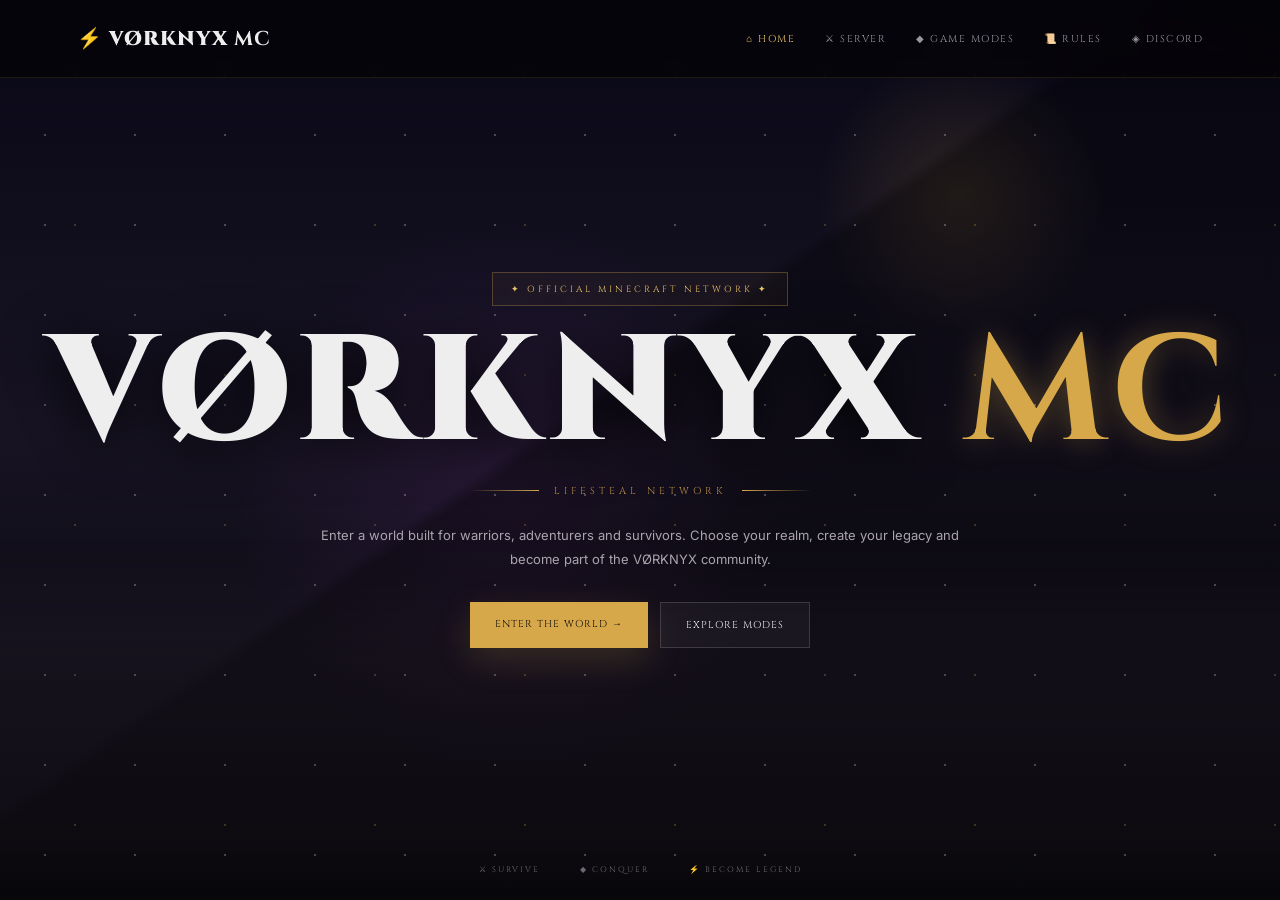
==== commit c36475dd: "Update index.html" ====
--- a/index.html
+++ b/index.html
@@ -2,8 +2,9 @@
 <html lang="en">
 <head>
 <meta charset="UTF-8">
-<meta name="viewport" content="width=device-width,initial-scale=1.0">
-<title>VØRKNYX MC — Home</title>
+<meta name="viewport" content="width=device-width, initial-scale=1.0">
+<meta name="theme-color" content="#08070a">
+<title>VØRKNYX MC — Official Network</title>
 <link rel="stylesheet" href="style.css">
 </head>
 
@@ -13,23 +14,45 @@
 <div class="stars"></div>
 <div class="fog"></div>
 
-<header>
-    <a class="brand" href="index.html">⚡ VØRKNYX <span>MC</span></a>
+<header class="site-header">
+
+    <a class="brand" href="index.html">
+        ⚡ VØRKNYX <b>MC</b>
+    </a>
 
     <button class="menu-btn" onclick="toggleMenu()">☰</button>
 
-    <nav id="nav">
-        <a class="active" href="index.html">HOME</a>
-        <a href="server.html">SERVER</a>
-        <a href="modes.html">GAME MODES</a>
-        <a href="rules.html">RULES</a>
-        <a href="discord.html">DISCORD</a>
+    <nav id="nav" class="main-nav">
+
+        <a class="active" href="index.html">
+            <span>⌂</span> HOME
+        </a>
+
+        <a href="server.html">
+            <span>⚔</span> SERVER
+        </a>
+
+        <a href="modes.html">
+            <span>◆</span> GAME MODES
+        </a>
+
+        <a href="rules.html">
+            <span>📜</span> RULES
+        </a>
+
+        <a href="discord.html" class="discord-nav">
+            <span>◈</span> DISCORD
+        </a>
+
     </nav>
+
 </header>
 
 <main class="home-hero">
 
-    <div class="hero-badge">✦ OFFICIAL MINECRAFT NETWORK ✦</div>
+    <div class="hero-badge">
+        ✦ OFFICIAL MINECRAFT NETWORK ✦
+    </div>
 
     <h1>
         VØRKNYX
@@ -49,8 +72,15 @@
     </p>
 
     <div class="hero-buttons">
-        <a class="btn gold" href="server.html">ENTER THE WORLD →</a>
-        <a class="btn glass" href="modes.html">EXPLORE MODES</a>
+
+        <a class="btn gold" href="server.html">
+            ENTER THE WORLD →
+        </a>
+
+        <a class="btn glass" href="modes.html">
+            EXPLORE MODES
+        </a>
+
     </div>
 
 </main>
@@ -62,5 +92,6 @@
 </div>
 
 <script src="script.js"></script>
+
 </body>
 </html>
--- a/style.css
+++ b/style.css
@@ -1,18 +1,18 @@
+@import url('https://fonts.googleapis.com/css2?family=Cinzel:wght@500;600;700;800;900&family=Inter:wght@400;500;600;700&display=swap');
+
 :root{
-    --purple:#9d4edd;
-    --purple2:#6d28d9;
-    --cyan:#38bdf8;
-    --red:#ef4444;
-    --gold:#f59e0b;
-
-    --black:#020205;
-    --card:rgba(8,7,13,.82);
+    --gold:#d7a84a;
+    --gold2:#f0c66b;
+    --purple:#8b5cf6;
+    --red:#a83232;
+    --dark:#08070a;
+    --panel:rgba(15,13,18,.82);
 }
 
 *{
+    box-sizing:border-box;
     margin:0;
     padding:0;
-    box-sizing:border-box;
 }
 
 html{
@@ -20,2026 +20,1272 @@
 }
 
 body{
-    background:#020205;
+    min-height:100vh;
+    background:#08070a;
+    color:#eee;
+    font-family:Inter,sans-serif;
+    overflow-x:hidden;
+}
+
+a{
+    color:inherit;
+    text-decoration:none;
+}
+
+
+/* ================= HEADER ================= */
+
+header{
+    height:78px;
+    position:fixed;
+    z-index:100;
+    top:0;
+    left:0;
+    width:100%;
+
+    padding:0 6%;
+
+    display:flex;
+    align-items:center;
+    justify-content:space-between;
+
+    background:rgba(5,4,7,.7);
+    backdrop-filter:blur(14px);
+
+    border-bottom:1px solid rgba(215,168,74,.13);
+}
+
+.brand{
+    font-family:Cinzel,serif;
+    font-size:20px;
+    font-weight:900;
+    letter-spacing:1px;
+}
+
+.brand span{
+    color:var(--gold);
+}
+
+nav{
+    display:flex;
+    gap:30px;
+}
+
+nav a{
+    font-family:Cinzel,serif;
+    font-size:10px;
+    letter-spacing:1.5px;
+    color:#9c969e;
+    transition:.3s;
+}
+
+nav a:hover,
+nav a.active{
+    color:var(--gold2);
+}
+
+.menu-btn{
+    display:none;
+    background:none;
+    border:0;
     color:white;
-    font-family:Poppins,sans-serif;
-    overflow-x:hidden;
-}
-
-a{
-    text-decoration:none;
-    color:inherit;
-}
-
-
-/* =========================================
-   CINEMATIC WORLD
-========================================= */
-
-.scene{
+    font-size:25px;
+}
+
+
+/* ================= HOME ================= */
+
+.world-bg{
     position:fixed;
     inset:0;
-    z-index:-10;
-    overflow:hidden;
-    background:#02030a;
-}
-
-.sky{
+    z-index:-5;
+
+    background:
+        radial-gradient(circle at 75% 22%,
+        rgba(215,168,74,.16),
+        transparent 12%),
+
+        radial-gradient(circle at 40% 55%,
+        rgba(104,50,130,.2),
+        transparent 30%),
+
+        linear-gradient(
+        180deg,
+        #090817,
+        #171323 48%,
+        #050507
+        );
+}
+
+.world-bg:before{
+    content:"";
     position:absolute;
     inset:0;
 
     background:
-    radial-gradient(circle at 50% 25%,
-        rgba(119,74,180,.32),
-        transparent 22%),
-
-    linear-gradient(
-        180deg,
-        #02030b 0%,
-        #09091b 40%,
-        #111020 70%,
-        #030308 100%
-    );
-}
-
-
-/* MOON */
-
-.moon{
-    position:absolute;
-
-    width:260px;
-    height:260px;
-
-    border-radius:50%;
-
-    right:14%;
-    top:14%;
-
-    background:
-        radial-gradient(circle at 35% 30%,
-        #ffffff,
-        #ddd5e7 55%,
-        #8f879b 100%);
-
-    box-shadow:
-        0 0 40px rgba(255,255,255,.25),
-        0 0 150px rgba(169,119,225,.25);
-
-    opacity:.85;
-}
-
-.moon:before{
-    content:"";
-
-    position:absolute;
-    inset:0;
-
-    border-radius:50%;
-
-    background:
-    radial-gradient(circle at 20% 30%,rgba(0,0,0,.12),transparent 8%),
-    radial-gradient(circle at 60% 20%,rgba(0,0,0,.1),transparent 10%),
-    radial-gradient(circle at 70% 65%,rgba(0,0,0,.13),transparent 13%),
-    radial-gradient(circle at 30% 70%,rgba(0,0,0,.08),transparent 9%);
-}
-
-.moon-glow{
-    position:absolute;
-
-    width:500px;
-    height:500px;
-
-    left:50%;
-    top:50%;
-
-    transform:translate(-50%,-50%);
-
-    border-radius:50%;
-
-    background:rgba(170,120,230,.1);
-
-    filter:blur(50px);
-}
-
-
-/* CLOUDS */
-
-.cloud{
-    position:absolute;
-
-    width:700px;
-    height:100px;
-
-    background:rgba(80,70,105,.08);
-
-    filter:blur(30px);
-
-    animation:cloudMove 35s linear infinite;
-}
-
-.cloud1{
-    top:28%;
-    left:-300px;
-}
-
-.cloud2{
-    top:43%;
-    left:-500px;
-    animation-delay:-15s;
-}
-
-@keyframes cloudMove{
-
-    from{
-        transform:translateX(-100px);
-    }
-
-    to{
-        transform:translateX(1800px);
-    }
-
-}
-
-
-/* MOUNTAINS */
-
-.mountains{
-    position:absolute;
-    left:0;
-    bottom:12%;
-    width:100%;
-    height:330px;
-
-    clip-path:polygon(
-        0 80%,
-        8% 55%,
-        14% 72%,
-        24% 30%,
-        31% 62%,
-        42% 25%,
-        50% 60%,
-        61% 35%,
-        69% 70%,
-        78% 40%,
-        88% 63%,
-        96% 28%,
-        100% 60%,
-        100% 100%,
-        0 100%
-    );
-}
-
-.mountains.back{
-    background:#090914;
-    opacity:.7;
-    transform:scale(1.15);
-}
-
-.mountains.middle{
-    bottom:6%;
-    background:#05050c;
-    transform:scale(1.1);
-}
-
-.mountains.front{
-    bottom:-5%;
-    height:280px;
-    background:#020207;
-}
-
-
-/* FOG */
-
-.fog{
-    position:absolute;
-    width:120%;
-    height:180px;
-    left:-10%;
-    background:rgba(180,160,210,.04);
-    filter:blur(35px);
-}
-
-.fog1{
-    bottom:17%;
-    animation:fog 18s ease-in-out infinite alternate;
-}
-
-.fog2{
-    bottom:30%;
-    animation:fog 25s ease-in-out infinite alternate-reverse;
-}
-
-@keyframes fog{
-    from{
-        transform:translateX(-5%);
-    }
-
-    to{
-        transform:translateX(8%);
-    }
-}
-
-
-/* GROUND */
-
-.ground{
-    position:absolute;
-    bottom:0;
-    width:100%;
-    height:23%;
-
-    background:
-    linear-gradient(
-        180deg,
-        transparent,
-        #020205 35%
-    );
-}
-
-
-/* =========================================
-   PARTICLES
-========================================= */
-
-.particles{
+        linear-gradient(
+        145deg,
+        transparent 45%,
+        rgba(0,0,0,.8) 46%
+        );
+
+    opacity:.4;
+}
+
+.stars{
     position:fixed;
     inset:0;
-    z-index:-2;
-    pointer-events:none;
-}
-
-.particles i{
-    position:absolute;
-
-    width:3px;
-    height:3px;
-
-    border-radius:50%;
-
-    background:#d8b4fe;
-
-    box-shadow:0 0 12px #a855f7;
-
-    animation:particle 8s linear infinite;
-}
-
-.particles i:nth-child(1){left:5%;top:80%}
-.particles i:nth-child(2){left:12%;top:45%;animation-delay:1s}
-.particles i:nth-child(3){left:19%;top:70%;animation-delay:3s}
-.particles i:nth-child(4){left:27%;top:35%;animation-delay:2s}
-.particles i:nth-child(5){left:35%;top:80%;animation-delay:5s}
-.particles i:nth-child(6){left:43%;top:25%;animation-delay:2s}
-.particles i:nth-child(7){left:50%;top:65%;animation-delay:4s}
-.particles i:nth-child(8){left:58%;top:40%;animation-delay:1s}
-.particles i:nth-child(9){left:65%;top:75%;animation-delay:3s}
-.particles i:nth-child(10){left:72%;top:32%;animation-delay:2s}
-.particles i:nth-child(11){left:80%;top:60%;animation-delay:5s}
-.particles i:nth-child(12){left:87%;top:25%;animation-delay:1s}
-.particles i:nth-child(13){left:94%;top:70%;animation-delay:4s}
-.particles i:nth-child(14){left:30%;top:55%;animation-delay:6s}
-.particles i:nth-child(15){left:70%;top:15%;animation-delay:2s}
-.particles i:nth-child(16){left:90%;top:45%;animation-delay:4s}
-.particles i:nth-child(17){left:15%;top:15%;animation-delay:3s}
-.particles i:nth-child(18){left:55%;top:85%;animation-delay:6s}
-.particles i:nth-child(19){left:45%;top:50%;animation-delay:5s}
-
-@keyframes particle{
-
-    0%{
-        transform:translateY(80px);
-        opacity:0;
-    }
-
-    30%{
-        opacity:1;
-    }
-
-    100%{
-        transform:translateY(-160px);
-        opacity:0;
-    }
-
-}
-
-
-/* =========================================
-   LOADER
-========================================= */
-
-.loader{
+    z-index:-4;
+
+    background-image:
+        radial-gradient(#fff 1px,transparent 1px),
+        radial-gradient(#d7a84a 1px,transparent 1px);
+
+    background-size:90px 90px,150px 150px;
+    opacity:.25;
+}
+
+.fog{
     position:fixed;
-    inset:0;
-    z-index:9999;
-
-    background:#020205;
+    z-index:-3;
+
+    left:-10%;
+    bottom:0;
+
+    width:120%;
+    height:300px;
+
+    background:rgba(150,120,170,.06);
+
+    filter:blur(35px);
+
+    animation:fogMove 14s ease-in-out infinite alternate;
+}
+
+@keyframes fogMove{
+    from{transform:translateX(-3%)}
+    to{transform:translateX(5%)}
+}
+
+.home-hero{
+    min-height:100vh;
 
     display:flex;
     flex-direction:column;
     align-items:center;
     justify-content:center;
 
-    transition:.8s;
-}
-
-.loader.hide{
-    opacity:0;
-    visibility:hidden;
-}
-
-.loader-logo{
-    font-family:Orbitron,sans-serif;
-    font-size:clamp(28px,6vw,65px);
+    text-align:center;
+
+    padding:120px 20px 100px;
+}
+
+.hero-badge{
+    padding:10px 18px;
+
+    border:1px solid rgba(215,168,74,.3);
+
+    color:var(--gold2);
+
+    font-family:Cinzel,serif;
+
+    font-size:9px;
+    letter-spacing:3px;
+
+    background:rgba(215,168,74,.04);
+}
+
+.home-hero h1{
+    margin-top:25px;
+
+    font-family:Cinzel,serif;
+
+    font-size:clamp(55px,12vw,150px);
+
+    line-height:.85;
+
     font-weight:900;
-}
-
-.loader-logo span{
-    color:var(--purple);
-}
-
-.loader-bar{
-    width:240px;
-    height:3px;
-    background:#15121d;
+
+    letter-spacing:5px;
+
+    text-shadow:
+        0 10px 50px rgba(0,0,0,.8);
+}
+
+.home-hero h1 strong{
+    color:var(--gold);
+
+    text-shadow:
+        0 0 30px rgba(215,168,74,.35);
+}
+
+.divider{
     margin-top:25px;
-}
-
-.loader-bar div{
-    width:0;
-    height:100%;
+
+    display:flex;
+    align-items:center;
+    gap:15px;
+
+    color:#b18a46;
+
+    font-family:Cinzel,serif;
+    font-size:10px;
+    letter-spacing:4px;
+}
+
+.divider span{
+    width:70px;
+    height:1px;
 
     background:linear-gradient(
         90deg,
-        var(--purple),
-        var(--cyan)
+        transparent,
+        var(--gold)
     );
-
-    animation:loading 2s forwards;
-}
-
-.loader small{
-    margin-top:15px;
+}
+
+.divider span:last-child{
+    background:linear-gradient(
+        90deg,
+        var(--gold),
+        transparent
+    );
+}
+
+.hero-text{
+    max-width:650px;
+
+    margin-top:25px;
+
+    color:#aaa4ae;
+
+    line-height:1.9;
+
+    font-size:13px;
+}
+
+.hero-buttons{
+    display:flex;
+    gap:12px;
+
+    margin-top:30px;
+}
+
+.btn{
+    padding:15px 25px;
+
+    font-family:Cinzel,serif;
+    font-size:10px;
+    letter-spacing:1px;
+
+    transition:.3s;
+}
+
+.btn.gold{
+    background:var(--gold);
+    color:#15100a;
+
+    box-shadow:0 12px 35px rgba(215,168,74,.18);
+}
+
+.btn.glass{
+    border:1px solid rgba(255,255,255,.15);
+    background:rgba(255,255,255,.04);
+}
+
+.btn:hover{
+    transform:translateY(-4px);
+}
+
+.home-bottom{
+    position:absolute;
+
+    bottom:25px;
+
+    width:100%;
+
+    display:flex;
+    justify-content:center;
+    gap:40px;
+
+    color:#6f6872;
+
+    font-family:Cinzel,serif;
 
     font-size:8px;
+    letter-spacing:2px;
+}
+
+
+/* ================= COMMON PAGE ================= */
+
+.page{
+    max-width:1250px;
+    margin:auto;
+
+    padding:
+        160px 6%
+        100px;
+}
+
+.page-heading{
+    text-align:center;
+    margin-bottom:70px;
+}
+
+.page-heading small{
+    color:var(--gold);
+
+    font-family:Cinzel,serif;
+
+    font-size:9px;
     letter-spacing:4px;
-    color:#555;
-}
-
-@keyframes loading{
-    to{width:100%}
-}
-
-
-/* =========================================
-   NAVBAR
-========================================= */
-
-.navbar{
+}
+
+.page-heading h1{
+    margin-top:12px;
+
+    font-family:Cinzel,serif;
+
+    font-size:clamp(35px,6vw,70px);
+
+    line-height:1;
+}
+
+.page-heading h1 span{
+    color:var(--gold);
+}
+
+.page-heading p{
+    margin-top:16px;
+
+    color:#77727b;
+
+    font-size:12px;
+}
+
+
+/* ================= SERVER PAGE ================= */
+
+.server-bg{
     position:fixed;
-
-    top:0;
-    left:0;
-
-    width:100%;
-    height:78px;
-
-    z-index:1000;
+    inset:0;
+    z-index:-5;
+
+    background:
+        radial-gradient(circle at 50% 30%,
+        rgba(120,45,155,.25),
+        transparent 30%),
+
+        linear-gradient(
+        140deg,
+        #120b18,
+        #08060b 55%,
+        #1a0e09
+        );
+}
+
+.connection-grid{
+    display:grid;
+    grid-template-columns:1fr 1fr;
+    gap:25px;
+}
+
+.connection-card{
+    padding:40px;
+
+    background:var(--panel);
+
+    border:1px solid rgba(255,255,255,.09);
+
+    box-shadow:0 30px 80px rgba(0,0,0,.3);
+
+    position:relative;
+    overflow:hidden;
+
+    transition:.4s;
+}
+
+.connection-card:before{
+    content:"";
+
+    position:absolute;
+
+    width:250px;
+    height:250px;
+
+    right:-100px;
+    top:-100px;
+
+    border-radius:50%;
+
+    background:rgba(215,168,74,.08);
+}
+
+.connection-card:hover{
+    transform:translateY(-8px);
+
+    border-color:rgba(215,168,74,.4);
+}
+
+.edition-icon{
+    font-size:40px;
+    margin-bottom:20px;
+}
+
+.connection-card > small{
+    font-family:Cinzel,serif;
+
+    color:var(--gold);
+
+    letter-spacing:3px;
+
+    font-size:9px;
+}
+
+.connection-card h2{
+    margin-top:8px;
+
+    font-family:Cinzel,serif;
+
+    font-size:30px;
+}
+
+.connection-card p{
+    margin-top:10px;
+
+    color:#77727a;
+
+    font-size:12px;
+    line-height:1.7;
+}
+
+.ip-box{
+    margin-top:28px;
+
+    padding:18px;
+
+    background:#050407;
+
+    border:1px solid #29232c;
+
+    position:relative;
+}
+
+.ip-box label,
+.port-box label{
+    display:block;
+
+    color:#625b65;
+
+    font-size:8px;
+
+    letter-spacing:2px;
+
+    margin-bottom:8px;
+}
+
+.ip-box strong{
+    font-family:monospace;
+
+    font-size:14px;
+
+    color:#e2c27b;
+}
+
+.ip-box button{
+    position:absolute;
+
+    right:10px;
+    top:50%;
+
+    transform:translateY(-50%);
+
+    border:1px solid rgba(215,168,74,.3);
+
+    background:rgba(215,168,74,.08);
+
+    color:var(--gold2);
+
+    padding:8px;
+
+    cursor:pointer;
+}
+
+.port-box{
+    margin-top:10px;
+
+    padding:15px;
+
+    background:#050407;
+
+    border:1px solid #29232c;
+}
+
+.port-box strong{
+    font-family:monospace;
+    color:var(--gold2);
+}
+
+.status{
+    margin-top:20px;
+
+    color:#63d88a;
+
+    font-size:8px;
+    letter-spacing:2px;
 
     display:flex;
     align-items:center;
-    justify-content:space-between;
-
-    padding:0 6%;
-
-    background:rgba(2,2,6,.55);
-
-    backdrop-filter:blur(18px);
-
-    border-bottom:1px solid rgba(255,255,255,.06);
-}
-
-.logo{
-    font-family:Orbitron,sans-serif;
-    font-size:18px;
-    font-weight:900;
-    letter-spacing:1px;
-}
-
-.logo b{
-    color:var(--purple);
-    filter:drop-shadow(0 0 10px var(--purple));
-}
-
-.logo span{
-    color:var(--purple);
+    gap:8px;
+}
+
+.status i{
+    width:6px;
+    height:6px;
+
+    border-radius:50%;
+
+    background:#63d88a;
+
+    box-shadow:0 0 12px #63d88a;
+}
+
+.join-info{
+    display:grid;
+    grid-template-columns:repeat(3,1fr);
+
+    gap:15px;
+
+    margin-top:30px;
+}
+
+.join-info div{
+    padding:25px;
+
+    background:rgba(255,255,255,.025);
+
+    border:1px solid rgba(255,255,255,.06);
+}
+
+.join-info span{
+    color:var(--gold);
+
+    font-family:Cinzel,serif;
+    font-size:11px;
+}
+
+.join-info h3{
+    margin-top:10px;
+
+    font-family:Cinzel,serif;
+    font-size:14px;
+}
+
+.join-info p{
+    margin-top:7px;
+
+    color:#666;
+
     font-size:10px;
 }
 
-.navbar nav{
+
+/* ================= MODES ================= */
+
+.modes-bg{
+    position:fixed;
+    inset:0;
+    z-index:-5;
+
+    background:
+        radial-gradient(
+        circle at 20% 25%,
+        rgba(170,30,45,.18),
+        transparent 25%
+        ),
+
+        radial-gradient(
+        circle at 80% 65%,
+        rgba(117,62,170,.18),
+        transparent 25%
+        ),
+
+        linear-gradient(
+        145deg,
+        #09070b,
+        #150b12,
+        #070609
+        );
+}
+
+.mode-list{
     display:flex;
-    gap:32px;
-}
-
-.navbar nav a{
-    font-family:Orbitron,sans-serif;
-    font-size:9px;
-    letter-spacing:1.5px;
-    color:#898591;
-    transition:.3s;
-}
-
-.navbar nav a:hover{
-    color:white;
-    text-shadow:0 0 15px var(--purple);
-}
-
-.nav-play{
-    font-family:Orbitron,sans-serif;
-    font-size:9px;
-    letter-spacing:1px;
-
-    padding:11px 17px;
-
-    border:1px solid rgba(168,85,247,.4);
-
-    background:rgba(168,85,247,.08);
-
-    transition:.3s;
-}
-
-.nav-play:hover{
-    background:var(--purple2);
-    box-shadow:0 0 25px rgba(168,85,247,.4);
-}
-
-.menu{
-    display:none;
-
-    border:0;
-    background:none;
-
-    color:white;
-    font-size:25px;
-}
-
-
-/* =========================================
-   HERO
-========================================= */
-
-.hero{
-    min-height:100vh;
-
-    display:flex;
-    justify-content:center;
-    align-items:center;
-
-    text-align:center;
+    flex-direction:column;
+    gap:30px;
+}
+
+.realm-card{
+    min-height:430px;
+
+    display:grid;
+    grid-template-columns:45% 55%;
+
+    overflow:hidden;
+
+    border:1px solid rgba(255,255,255,.1);
+
+    background:#0b090d;
 
     position:relative;
 
-    padding:120px 20px 80px;
-}
-
-.hero-content{
-    max-width:1000px;
-}
-
-.network{
-    display:inline-flex;
-    align-items:center;
-    gap:10px;
-
-    padding:9px 17px;
-
-    border:1px solid rgba(168,85,247,.35);
-
-    background:rgba(8,6,15,.6);
-
-    backdrop-filter:blur(10px);
-
-    color:#c084fc;
-
-    font-family:Orbitron,sans-serif;
-    font-size:9px;
-    letter-spacing:2px;
-}
-
-.network span{
-    width:7px;
-    height:7px;
-
-    background:#4ade80;
-    border-radius:50%;
-
-    box-shadow:0 0 12px #4ade80;
-
-    animation:pulse 1.5s infinite;
-}
-
-@keyframes pulse{
-    50%{
-        opacity:.4;
-        transform:scale(1.4);
-    }
-}
-
-.hero h1{
-    margin-top:25px;
-
-    font-family:Orbitron,sans-serif;
-
-    font-size:clamp(55px,12vw,150px);
-
-    line-height:.9;
-
-    font-weight:900;
-
-    letter-spacing:-6px;
-
-    text-shadow:
-    0 0 30px rgba(168,85,247,.2),
-    0 0 100px rgba(168,85,247,.15);
-}
-
-.hero h1 em{
-    color:var(--purple);
-    font-style:normal;
-
-    text-shadow:
-    0 0 20px var(--purple),
-    0 0 70px rgba(168,85,247,.5);
-}
-
-.hero-line{
+    transition:.5s;
+}
+
+.realm-card:hover{
+    transform:translateY(-7px);
+
+    border-color:rgba(215,168,74,.4);
+}
+
+.realm-art{
+    position:relative;
+
+    min-height:430px;
+
     display:flex;
     align-items:center;
     justify-content:center;
 
-    gap:18px;
-
-    margin-top:25px;
-
-    font-family:Orbitron,sans-serif;
-    font-size:11px;
-    letter-spacing:5px;
-
-    color:#c084fc;
-}
-
-.hero-line i{
-    width:70px;
-    height:1px;
-
-    background:linear-gradient(
+    overflow:hidden;
+}
+
+.lifesteal-card .realm-art{
+    background:
+        radial-gradient(
+        circle,
+        rgba(180,25,40,.5),
+        transparent 35%
+        ),
+        linear-gradient(145deg,#27090f,#080407);
+}
+
+.practice-card .realm-art{
+    background:
+        radial-gradient(
+        circle,
+        rgba(75,70,190,.4),
+        transparent 35%
+        ),
+        linear-gradient(145deg,#0b1125,#06070b);
+}
+
+.pillars-card .realm-art{
+    background:
+        radial-gradient(
+        circle,
+        rgba(215,168,74,.35),
+        transparent 35%
+        ),
+        linear-gradient(145deg,#251908,#080706);
+}
+
+.heart{
+    font-size:170px;
+
+    color:#d52d3d;
+
+    text-shadow:
+        0 0 30px #d52d3d,
+        0 0 90px rgba(213,45,61,.6);
+
+    animation:float 4s ease-in-out infinite;
+}
+
+.sword{
+    font-size:160px;
+
+    color:#bca9ff;
+
+    transform:rotate(-20deg);
+
+    filter:
+        drop-shadow(0 0 25px #8b5cf6);
+
+    animation:float 4s ease-in-out infinite;
+}
+
+.arena{
+    position:absolute;
+
+    width:280px;
+    height:280px;
+
+    border:2px solid rgba(139,92,246,.25);
+
+    transform:rotate(45deg);
+}
+
+.pillar{
+    position:absolute;
+
+    bottom:-20px;
+
+    width:75px;
+    height:290px;
+
+    background:
+        linear-gradient(
         90deg,
-        transparent,
-        var(--purple)
-    );
-}
-
-.hero-line i:last-child{
-    background:linear-gradient(
-        90deg,
-        var(--purple),
-        transparent
-    );
-}
-
-.hero p{
-    max-width:650px;
-
-    margin:25px auto 0;
-
-    color:#8a8692;
-
-    line-height:1.9;
-
-    font-size:13px;
-}
-
-.hero-buttons{
-    display:flex;
-    justify-content:center;
-    gap:13px;
-
-    margin-top:32px;
-}
-
-.primary-btn,
-.secondary-btn{
-    display:inline-flex;
-    justify-content:center;
-    align-items:center;
-
-    padding:15px 26px;
-
-    font-family:Orbitron,sans-serif;
-    font-size:9px;
-    letter-spacing:1.5px;
-
-    transition:.3s;
-}
-
-.primary-btn{
-    background:linear-gradient(
-        135deg,
-        #9333ea,
-        #5b21b6
-    );
-
-    box-shadow:
-    0 0 30px rgba(124,58,237,.25);
-}
-
-.secondary-btn{
-    border:1px solid rgba(168,85,247,.4);
-    background:rgba(168,85,247,.05);
-}
-
-.primary-btn:hover,
-.secondary-btn:hover{
-    transform:translateY(-5px);
-    box-shadow:0 15px 40px rgba(124,58,237,.3);
-}
-
-.stats{
-    display:flex;
-    justify-content:center;
-    align-items:center;
-
-    gap:35px;
-
-    margin-top:55px;
-}
-
-.stats div{
+        #5d4321,
+        #d6a94e,
+        #5a3c18
+        );
+
+    box-shadow:0 0 30px rgba(215,168,74,.15);
+}
+
+.p1{
+    transform:translateX(-65px);
+}
+
+.p2{
+    transform:translateX(65px);
+    height:220px;
+}
+
+.treasure{
+    font-size:80px;
+    color:#f2c65c;
+
+    filter:drop-shadow(0 0 25px #d7a84a);
+
+    z-index:2;
+}
+
+@keyframes float{
+    50%{
+        transform:translateY(-15px);
+    }
+}
+
+.sword{
+    animation:floatSword 4s ease-in-out infinite;
+}
+
+@keyframes floatSword{
+    50%{
+        transform:translateY(-15px) rotate(-20deg);
+    }
+}
+
+.realm-content{
+    padding:60px;
+
     display:flex;
     flex-direction:column;
-    gap:5px;
-}
-
-.stats strong{
-    font-family:Orbitron,sans-serif;
-    font-size:21px;
-}
-
-.stats small{
-    color:#595563;
-    font-size:7px;
-    letter-spacing:2px;
-}
-
-.stats > span{
-    height:32px;
-    width:1px;
-    background:#292530;
-}
-
-.scroll{
-    position:absolute;
-
-    bottom:25px;
-
-    color:#555;
-
-    font-family:Orbitron,sans-serif;
-    font-size:7px;
+    justify-content:center;
+}
+
+.realm-content > small{
+    color:var(--gold);
+
+    font-family:Cinzel,serif;
+
+    font-size:9px;
     letter-spacing:3px;
 }
 
-.scroll b{
-    display:block;
-    color:#a855f7;
-    font-size:17px;
-    margin-top:5px;
-
-    animation:bounce 1.5s infinite;
-}
-
-@keyframes bounce{
-    50%{
-        transform:translateY(6px);
-    }
-}
-
-
-/* =========================================
-   SECTION TITLE
-========================================= */
-
-.section-title{
+.realm-content h2{
+    margin-top:12px;
+
+    font-family:Cinzel,serif;
+
+    font-size:clamp(30px,4vw,55px);
+}
+
+.realm-content p{
+    max-width:550px;
+
+    margin-top:18px;
+
+    color:#8a838d;
+
+    font-size:13px;
+
+    line-height:1.9;
+}
+
+.tags{
+    display:flex;
+    flex-wrap:wrap;
+    gap:8px;
+
+    margin-top:22px;
+}
+
+.tags span{
+    padding:8px 11px;
+
+    border:1px solid rgba(255,255,255,.08);
+
+    color:#9a929d;
+
+    font-size:8px;
+
+    background:rgba(255,255,255,.025);
+}
+
+.realm-btn{
+    align-self:flex-start;
+
+    margin-top:30px;
+
+    padding:13px 20px;
+
+    background:var(--gold);
+
+    color:#15100a;
+
+    font-family:Cinzel,serif;
+
+    font-size:9px;
+
+    transition:.3s;
+}
+
+.realm-btn:hover{
+    transform:translateX(5px);
+}
+
+
+/* ================= RULES ================= */
+
+.book-bg{
+    position:fixed;
+    inset:0;
+    z-index:-5;
+
+    background:
+        radial-gradient(
+        circle at 50% 35%,
+        rgba(155,100,55,.15),
+        transparent 35%
+        ),
+
+        linear-gradient(
+        120deg,
+        #0e0907,
+        #1a110c,
+        #070605
+        );
+}
+
+.codex{
+    max-width:900px;
+    margin:auto;
+
+    padding:35px;
+
+    background:
+        linear-gradient(
+        135deg,
+        rgba(64,43,25,.55),
+        rgba(20,14,10,.9)
+        );
+
+    border:1px solid rgba(215,168,74,.3);
+
+    box-shadow:
+        0 30px 100px rgba(0,0,0,.5);
+}
+
+.rule-item{
+    display:grid;
+    grid-template-columns:70px 1fr;
+
+    gap:25px;
+
+    padding:25px 10px;
+
+    border-bottom:1px solid rgba(215,168,74,.12);
+}
+
+.rule-item:last-of-type{
+    border-bottom:0;
+}
+
+.rule-item > b{
+    color:var(--gold);
+
+    font-family:Cinzel,serif;
+
+    font-size:13px;
+}
+
+.rule-item h2{
+    font-family:Cinzel,serif;
+
+    font-size:16px;
+
+    color:#e6d3ad;
+}
+
+.rule-item p{
+    margin-top:8px;
+
+    color:#86786a;
+
+    font-size:11px;
+
+    line-height:1.8;
+}
+
+.punishment-box{
+    margin-top:25px;
+
+    padding:25px;
+
     text-align:center;
 
-    max-width:750px;
-
-    margin:0 auto 65px;
-}
-
-.section-title small{
-    font-family:Orbitron,sans-serif;
-
-    color:#a77ad7;
+    border:1px solid rgba(170,50,50,.35);
+
+    background:rgba(90,20,20,.1);
+}
+
+.punishment-box small{
+    color:#d77a7a;
+
+    font-family:Cinzel,serif;
+
+    letter-spacing:3px;
 
     font-size:8px;
-
-    letter-spacing:4px;
-}
-
-.section-title h2{
-    margin-top:13px;
-
-    font-family:Orbitron,sans-serif;
-
-    font-size:clamp(30px,5vw,55px);
-
-    line-height:1;
-}
-
-.section-title h2 span{
-    color:var(--purple);
-
-    text-shadow:0 0 25px rgba(168,85,247,.35);
-}
-
-.section-title p{
-    color:#77727e;
-
-    font-size:12px;
-
-    margin-top:17px;
-}
-
-
-/* =========================================
-   GAME MODE CARDS
-========================================= */
-
-.modes-section{
-    padding:140px 6%;
-
-    position:relative;
-}
-
-.mode-showcase{
-    max-width:1250px;
-
-    margin:auto;
-
-    display:grid;
-
-    grid-template-columns:
-    repeat(3,1fr);
-
-    gap:20px;
-}
-
-.mode-card{
-    height:530px;
-
-    position:relative;
-
-    overflow:hidden;
-
-    border:1px solid rgba(255,255,255,.1);
-
-    background:#08070c;
-
-    transition:.6s cubic-bezier(.2,.8,.2,1);
-
-    isolation:isolate;
-}
-
-.mode-card:before{
-    content:"";
-
-    position:absolute;
+}
+
+.punishment-box h2{
+    margin-top:15px;
+
+    font-family:Cinzel,serif;
+
+    font-size:15px;
+}
+
+.punishment-box h2 span{
+    color:#6f6562;
+
+    margin:0 7px;
+}
+
+.punishment-box p{
+    margin-top:12px;
+
+    color:#776d68;
+
+    font-size:10px;
+}
+
+.punishment-box strong{
+    color:#e34b4b;
+}
+
+
+/* ================= DISCORD ================= */
+
+.discord-bg{
+    position:fixed;
     inset:0;
-
-    z-index:2;
+    z-index:-5;
 
     background:
-    linear-gradient(
-        180deg,
-        transparent 25%,
-        rgba(0,0,0,.25) 45%,
-        rgba(0,0,0,.96) 100%
-    );
-}
-
-.mode-card:after{
-    content:"";
-
-    position:absolute;
-    inset:0;
-
-    z-index:3;
-
-    border:1px solid transparent;
-
-    transition:.5s;
-}
-
-.mode-card:hover{
-    transform:translateY(-14px) scale(1.015);
-
-    box-shadow:
-    0 30px 90px rgba(0,0,0,.6);
-}
-
-.mode-card:hover:after{
-    border-color:rgba(168,85,247,.65);
-
-    box-shadow:
-    inset 0 0 50px rgba(168,85,247,.08);
-}
-
-
-/* CARD BACKGROUNDS */
-
-.card-bg{
-    position:absolute;
-    inset:0;
-
-    z-index:0;
-
-    transition:.8s;
-}
-
-.lifesteal .card-bg{
-    background:
-    radial-gradient(
-        circle at 70% 25%,
-        rgba(239,68,68,.55),
-        transparent 25%
-    ),
-
-    radial-gradient(
-        circle at 35% 40%,
-        rgba(100,0,20,.5),
-        transparent 35%
-    ),
-
-    linear-gradient(
+        radial-gradient(
+        circle at 50% 35%,
+        rgba(88,80,255,.3),
+        transparent 30%
+        ),
+
+        radial-gradient(
+        circle at 20% 80%,
+        rgba(139,92,246,.15),
+        transparent 30%
+        ),
+
+        linear-gradient(
         145deg,
-        #17050b,
-        #090308 60%,
-        #020205
-    );
-}
-
-.practice .card-bg{
-    background:
-    radial-gradient(
-        circle at 70% 25%,
-        rgba(56,189,248,.45),
-        transparent 25%
-    ),
-
-    radial-gradient(
-        circle at 25% 40%,
-        rgba(91,33,182,.5),
-        transparent 35%
-    ),
-
-    linear-gradient(
-        145deg,
-        #060d18,
-        #080611 60%,
-        #020205
-    );
-}
-
-.pillars .card-bg{
-    background:
-    radial-gradient(
-        circle at 70% 25%,
-        rgba(245,158,11,.5),
-        transparent 25%
-    ),
-
-    radial-gradient(
-        circle at 30% 40%,
-        rgba(124,58,237,.45),
-        transparent 35%
-    ),
-
-    linear-gradient(
-        145deg,
-        #171005,
-        #0b0710 60%,
-        #020205
-    );
-}
-
-.mode-card:hover .card-bg{
-    transform:scale(1.12);
-}
-
-
-/* CARD TOP */
-
-.card-top{
-    position:absolute;
-
-    left:25px;
-    right:25px;
-    top:25px;
-
-    z-index:5;
+        #080719,
+        #100c24,
+        #05050b
+        );
+}
+
+.discord-main{
+    min-height:100vh;
+
+    padding:160px 20px 100px;
 
     display:flex;
-    justify-content:space-between;
-
-    font-family:Orbitron,sans-serif;
-    font-size:7px;
-
-    letter-spacing:2px;
-
-    color:#aaa;
-}
-
-.card-top b{
-    color:#4ade80;
-
-    font-size:7px;
-}
-
-
-/* CARD NUMBER */
-
-.card-number{
-    position:absolute;
-
-    right:20px;
-    top:75px;
-
-    z-index:5;
-
-    font-family:Orbitron,sans-serif;
-
-    font-size:9px;
-
-    color:#5b5263;
-}
-
-
-/* SYMBOL */
-
-.mode-symbol{
-    position:absolute;
-
-    top:125px;
-    left:50%;
-
-    transform:translateX(-50%);
-
-    z-index:4;
-
-    font-size:95px;
-
-    transition:.6s;
-}
-
-.lifesteal .mode-symbol{
-    color:#ef4444;
-
-    filter:
-    drop-shadow(0 0 20px #ef4444)
-    drop-shadow(0 0 60px rgba(239,68,68,.5));
-}
-
-.practice .mode-symbol{
-    color:#38bdf8;
-
-    filter:
-    drop-shadow(0 0 20px #38bdf8)
-    drop-shadow(0 0 60px rgba(56,189,248,.4));
-}
-
-.pillars .mode-symbol{
-    filter:
-    drop-shadow(0 0 20px #f59e0b)
-    drop-shadow(0 0 60px rgba(245,158,11,.4));
-}
-
-.mode-card:hover .mode-symbol{
-    transform:
-    translateX(-50%)
-    translateY(-15px)
-    scale(1.15)
-    rotate(-5deg);
-}
-
-
-/* CARD INFO */
-
-.mode-info{
-    position:absolute;
-
-    left:30px;
-    right:30px;
-    bottom:30px;
-
-    z-index:6;
-}
-
-.mode-info small{
-    font-family:Orbitron,sans-serif;
-
-    font-size:8px;
-
-    letter-spacing:3px;
-
-    color:#c084fc;
-}
-
-.mode-info h3{
-    margin-top:8px;
-
-    font-family:Orbitron,sans-serif;
-
-    font-size:25px;
-
-    line-height:1.15;
-}
-
-.mode-info h3 strong{
-    color:#fff;
-}
-
-.lifesteal .mode-info h3 strong{
-    color:#ef4444;
-}
-
-.practice .mode-info h3 strong{
-    color:#38bdf8;
-}
-
-.pillars .mode-info h3 strong{
-    color:#f59e0b;
-}
-
-.mode-info p{
-    margin-top:12px;
-
-    color:#89848e;
-
-    font-size:11px;
-
-    line-height:1.7;
-}
-
-.mode-info a{
-    display:inline-flex;
+    flex-direction:column;
 
     align-items:center;
-    gap:15px;
-
-    margin-top:22px;
-
-    font-family:Orbitron,sans-serif;
-
-    font-size:8px;
-
-    letter-spacing:2px;
-
-    color:white;
-
-    transition:.3s;
-}
-
-.mode-info a b{
-    font-size:15px;
-
-    color:#c084fc;
-
-    transition:.3s;
-}
-
-.mode-info a:hover{
-    color:#c084fc;
-}
-
-.mode-info a:hover b{
-    transform:translateX(6px);
-}
-
-
-/* =========================================
-   SERVER
-========================================= */
-
-.server-section{
-    padding:140px 7%;
-}
-
-.connection{
-    max-width:1050px;
-
-    margin:auto;
-
-    display:grid;
-
-    grid-template-columns:1fr 1fr;
-
-    gap:20px;
-}
-
-.connection-card{
-    position:relative;
-
-    padding:35px;
-
-    background:rgba(7,6,12,.85);
-
-    border:1px solid rgba(168,85,247,.2);
-
-    backdrop-filter:blur(20px);
-
-    transition:.4s;
-}
-
-.connection-card:hover{
-    border-color:rgba(168,85,247,.55);
-
-    transform:translateY(-7px);
-
-    box-shadow:0 25px 70px rgba(0,0,0,.45);
-}
-
-.edition{
-    font-family:Orbitron,sans-serif;
-
-    color:#a855f7;
-
-    font-size:8px;
-
-    letter-spacing:3px;
-}
-
-.connection-card h3{
-    font-family:Orbitron,sans-serif;
-
-    font-size:24px;
-
-    margin-top:10px;
-}
-
-.connection-card > p{
-    color:#666;
-
-    font-size:11px;
-
-    margin-top:7px;
-}
-
-.ip{
-    position:relative;
-
-    margin-top:25px;
-
-    padding:17px;
-
-    background:#030206;
-
-    border:1px solid #211c29;
-}
-
-.ip small{
-    display:block;
-
-    color:#555;
-
-    font-size:7px;
-
-    letter-spacing:2px;
-
-    margin-bottom:8px;
-}
-
-.ip strong{
-    font-family:monospace;
-
-    color:#d8b4fe;
-
-    font-size:13px;
-}
-
-.ip button{
-    position:absolute;
-
-    right:10px;
-    top:50%;
-
-    transform:translateY(-50%);
-
-    border:1px solid rgba(168,85,247,.3);
-
-    background:rgba(168,85,247,.08);
-
-    color:#c084fc;
-
-    padding:8px 10px;
-
-    cursor:pointer;
-
-    font-family:Orbitron,sans-serif;
-
-    font-size:7px;
-}
-
-.ip button:hover{
-    background:#7c3aed;
-    color:white;
-}
-
-.port{
-    margin-top:10px;
-
-    padding:15px;
-
-    background:#030206;
-
-    border:1px solid #211c29;
-}
-
-.port small{
-    display:block;
-
-    font-size:7px;
-
-    color:#555;
-
-    letter-spacing:2px;
-}
-
-.port strong{
-    color:#d8b4fe;
-
-    font-family:monospace;
-}
-
-.online{
-    margin-top:18px;
+
+    text-align:center;
+}
+
+.discord-symbol{
+    width:110px;
+    height:110px;
 
     display:flex;
     align-items:center;
-
-    gap:8px;
-
-    font-family:Orbitron,sans-serif;
-
-    color:#4ade80;
-
-    font-size:7px;
-
+    justify-content:center;
+
+    border-radius:30px;
+
+    background:#635bff;
+
+    font-size:55px;
+
+    box-shadow:
+        0 0 60px rgba(99,91,255,.35);
+}
+
+.discord-main > small{
+    margin-top:30px;
+
+    color:#a7a2ff;
+
+    font-family:Cinzel,serif;
+
+    font-size:9px;
+    letter-spacing:4px;
+}
+
+.discord-main h1{
+    max-width:900px;
+
+    margin-top:15px;
+
+    font-family:Cinzel,serif;
+
+    font-size:clamp(38px,7vw,80px);
+
+    line-height:1;
+}
+
+.discord-main h1 span{
+    color:#8d82ff;
+}
+
+.discord-main > p{
+    max-width:650px;
+
+    margin-top:20px;
+
+    color:#85819b;
+
+    font-size:13px;
+
+    line-height:1.9;
+}
+
+.community-grid{
+    width:min(900px,100%);
+
+    display:grid;
+    grid-template-columns:repeat(3,1fr);
+
+    gap:15px;
+
+    margin-top:45px;
+}
+
+.community-grid div{
+    padding:25px;
+
+    background:rgba(255,255,255,.035);
+
+    border:1px solid rgba(139,92,246,.15);
+}
+
+.community-grid b{
+    display:block;
+
+    color:#948bff;
+
+    font-size:28px;
+}
+
+.community-grid strong{
+    display:block;
+
+    margin-top:12px;
+
+    font-family:Cinzel,serif;
+
+    font-size:11px;
+}
+
+.community-grid span{
+    display:block;
+
+    margin-top:7px;
+
+    color:#68647b;
+
+    font-size:9px;
+}
+
+.discord-button{
+    margin-top:35px;
+
+    padding:16px 28px;
+
+    background:#635bff;
+
+    font-family:Cinzel,serif;
+
+    font-size:10px;
     letter-spacing:1px;
-}
-
-.online i{
-    width:6px;
-    height:6px;
-
-    border-radius:50%;
-
-    background:#4ade80;
-
-    box-shadow:0 0 12px #4ade80;
-}
-
-
-/* =========================================
-   ABOUT
-========================================= */
-
-.about{
-    max-width:1200px;
-
-    margin:auto;
-
-    padding:140px 6%;
-
-    display:grid;
-
-    grid-template-columns:1fr 1fr;
-
-    gap:80px;
-
-    align-items:center;
-}
-
-.about-art{
-    height:450px;
-
-    display:flex;
-
-    justify-content:center;
-    align-items:center;
-
-    position:relative;
-}
-
-.ring{
-    position:absolute;
-
-    border-radius:50%;
-
-    border:1px solid rgba(168,85,247,.25);
-
-    animation:spin 16s linear infinite;
-}
-
-.r1{
-    width:330px;
-    height:330px;
-}
-
-.r2{
-    width:230px;
-    height:230px;
-
-    border-style:dashed;
-
-    animation-direction:reverse;
-    animation-duration:10s;
-}
-
-@keyframes spin{
-    to{
-        transform:rotate(360deg);
-    }
-}
-
-.core{
-    width:120px;
-    height:120px;
-
-    border-radius:20px;
-
-    display:flex;
-    flex-direction:column;
-
-    align-items:center;
-    justify-content:center;
-
-    background:
-    linear-gradient(
-        145deg,
-        rgba(168,85,247,.2),
-        rgba(168,85,247,.03)
-    );
-
-    border:1px solid rgba(168,85,247,.45);
+
+    box-shadow:0 15px 50px rgba(99,91,255,.2);
+
+    transition:.3s;
+}
+
+.discord-button span{
+    margin-left:20px;
+}
+
+.discord-button:hover{
+    transform:translateY(-5px);
 
     box-shadow:
-    0 0 70px rgba(168,85,247,.18);
-
-    font-size:40px;
-
-    transform:rotate(45deg);
-}
-
-.core small{
-    transform:rotate(-45deg);
-
-    margin-top:5px;
-
-    font-family:Orbitron,sans-serif;
-
-    font-size:7px;
-
-    letter-spacing:2px;
-
-    color:#c084fc;
-}
-
-.about-text > small{
-    font-family:Orbitron,sans-serif;
-
-    color:#a855f7;
-
-    font-size:8px;
-
-    letter-spacing:4px;
-}
-
-.about-text h2{
-    margin-top:13px;
-
-    font-family:Orbitron,sans-serif;
-
-    font-size:clamp(30px,5vw,50px);
-
-    line-height:1.1;
-}
-
-.about-text h2 span{
-    color:#a855f7;
-}
-
-.about-text > p{
-    margin-top:20px;
-
-    color:#777;
-
-    font-size:12px;
-
-    line-height:2;
-}
-
-.features{
-    display:grid;
-
-    grid-template-columns:1fr 1fr;
-
-    gap:12px;
-
-    margin-top:30px;
-}
-
-.features > div{
-    display:flex;
-
-    gap:12px;
-
-    padding:15px;
-
-    border:1px solid rgba(255,255,255,.06);
-
-    background:rgba(255,255,255,.02);
-}
-
-.features b{
-    color:#a855f7;
-
-    font-family:Orbitron,sans-serif;
-
-    font-size:9px;
-}
-
-.features span{
-    display:flex;
-
-    flex-direction:column;
-
-    color:#666;
-
-    font-size:9px;
-}
-
-.features strong{
-    color:#ddd;
-
-    font-size:10px;
-
-    margin-bottom:4px;
-}
-
-
-/* =========================================
-   RULES
-========================================= */
-
-.rules-section{
-    padding:140px 7%;
-}
-
-.rules{
-    max-width:1000px;
-
-    margin:auto;
-
-    display:grid;
-
-    grid-template-columns:1fr 1fr;
-
-    gap:12px;
-}
-
-.rule{
-    display:flex;
-
-    align-items:center;
-
-    gap:20px;
-
-    padding:20px;
-
-    background:rgba(255,255,255,.025);
-
-    border:1px solid rgba(255,255,255,.06);
-
-    transition:.3s;
-}
-
-.rule:hover{
-    transform:translateX(6px);
-
-    border-color:rgba(168,85,247,.35);
-}
-
-.rule > b{
-    font-family:Orbitron,sans-serif;
-
-    color:#48414f;
-
-    font-size:9px;
-}
-
-.rule h3{
-    font-size:13px;
-}
-
-.rule p{
-    color:#65616b;
-
-    font-size:9px;
-
-    margin-top:5px;
-}
-
-.punishment{
-    max-width:1000px;
-
-    margin:30px auto 0;
-
-    padding:28px;
-
-    text-align:center;
-
-    background:rgba(239,68,68,.03);
-
-    border:1px solid rgba(239,68,68,.18);
-}
-
-.punishment small{
-    color:#a58e8e;
-
-    font-family:Orbitron,sans-serif;
-
-    font-size:8px;
-
-    letter-spacing:3px;
-}
-
-.punishment h3{
-    margin-top:18px;
-
-    font-family:Orbitron,sans-serif;
-
-    font-size:13px;
-
-    letter-spacing:2px;
-}
-
-.punishment h3 span{
-    color:#555;
-
-    margin:0 8px;
-}
-
-.punishment p{
-    color:#666;
-
-    font-size:10px;
-
-    margin-top:15px;
-}
-
-.punishment strong{
-    color:#ef4444;
-}
-
-
-/* =========================================
-   DISCORD
-========================================= */
-
-.discord-section{
-    padding:100px 6%;
-}
-
-.discord-box{
-    max-width:1100px;
-
-    min-height:360px;
-
-    margin:auto;
-
-    display:flex;
-
-    align-items:center;
-
-    justify-content:center;
-
-    text-align:center;
-
-    position:relative;
-
-    overflow:hidden;
-
-    border:1px solid rgba(168,85,247,.3);
-
-    background:
-    radial-gradient(
-        circle,
-        rgba(109,74,255,.18),
-        transparent 65%
-    ),
-    #07050c;
-
-    box-shadow:0 30px 100px rgba(0,0,0,.45);
-}
-
-.discord-bg{
-    position:absolute;
-
-    width:500px;
-    height:500px;
-
-    border:1px solid rgba(168,85,247,.08);
-
-    border-radius:50%;
-
-    animation:spin 20s linear infinite;
-}
-
-.discord-content{
-    position:relative;
-
-    max-width:650px;
-}
-
-.discord-content > small{
-    font-family:Orbitron,sans-serif;
-
-    color:#a855f7;
-
-    font-size:8px;
-
-    letter-spacing:4px;
-}
-
-.discord-content h2{
-    margin-top:12px;
-
-    font-family:Orbitron,sans-serif;
-
-    font-size:clamp(35px,6vw,60px);
-}
-
-.discord-content h2 span{
-    color:#a855f7;
-}
-
-.discord-content p{
-    margin:20px auto 28px;
-
-    color:#777;
-
-    font-size:11px;
-
-    line-height:1.9;
-}
-
-.discord-btn{
-    display:inline-flex;
-
-    align-items:center;
-
-    gap:30px;
-
-    padding:16px 25px;
-
-    background:#635bff;
-
-    font-family:Orbitron,sans-serif;
-
-    font-size:9px;
-
-    letter-spacing:2px;
-
-    box-shadow:0 0 35px rgba(99,91,255,.25);
-
-    transition:.3s;
-}
-
-.discord-btn:hover{
-    transform:translateY(-5px);
-
-    box-shadow:
-    0 15px 50px rgba(99,91,255,.35);
-}
-
-
-/* =========================================
-   FINAL
-========================================= */
-
-.final{
-    min-height:500px;
-
-    display:flex;
-
-    flex-direction:column;
-
-    justify-content:center;
-
-    align-items:center;
-
-    text-align:center;
-
-    padding:100px 20px;
-}
-
-.final > small{
-    color:#a855f7;
-
-    font-family:Orbitron,sans-serif;
-
-    font-size:8px;
-
-    letter-spacing:4px;
-}
-
-.final h2{
-    margin-top:15px;
-
-    font-family:Orbitron,sans-serif;
-
-    font-size:clamp(35px,7vw,75px);
-
-    line-height:1;
-}
-
-.final h2 span{
-    color:#a855f7;
-
-    text-shadow:0 0 35px rgba(168,85,247,.45);
-}
-
-.final p{
-    color:#555;
-
-    margin:20px 0 30px;
-
-    font-size:10px;
-
-    letter-spacing:2px;
-}
-
-
-/* =========================================
-   FOOTER
-========================================= */
-
-footer{
-    text-align:center;
-
-    padding:60px 20px 35px;
-
-    border-top:1px solid rgba(255,255,255,.05);
-}
-
-.footer-logo{
-    font-family:Orbitron,sans-serif;
-
-    font-weight:900;
-
-    font-size:18px;
-
-    text-shadow:0 0 25px rgba(168,85,247,.35);
-}
-
-footer p{
-    color:#555;
-
-    font-size:9px;
-
-    margin-top:10px;
-}
-
-.footer-links{
-    display:flex;
-
-    justify-content:center;
-
-    gap:25px;
-
-    margin-top:25px;
-}
-
-.footer-links a{
-    font-family:Orbitron,sans-serif;
-
-    font-size:8px;
-
-    color:#555;
-
-    transition:.3s;
-}
-
-.footer-links a:hover{
-    color:#c084fc;
-}
-
-footer > small{
-    display:block;
-
-    color:#333;
-
-    font-size:8px;
-
-    margin-top:30px;
-}
-
-
-/* =========================================
-   TOAST
-========================================= */
-
-#toast{
-    position:fixed;
-
-    right:25px;
-    bottom:25px;
-
-    z-index:5000;
-
-    padding:13px 20px;
-
-    background:#100c17;
-
-    border:1px solid rgba(168,85,247,.4);
-
-    font-family:Orbitron,sans-serif;
-
-    font-size:8px;
-
-    letter-spacing:1px;
-
-    transform:translateY(100px);
-
-    opacity:0;
-
-    transition:.4s;
-}
-
-#toast.show{
-    transform:translateY(0);
-
-    opacity:1;
-}
-
-
-/* =========================================
-   MOBILE
-========================================= */
-
-@media(max-width:900px){
-
-    .navbar nav{
+        0 20px 60px rgba(99,91,255,.4);
+}
+
+
+/* ================= MOBILE ================= */
+
+@media(max-width:850px){
+
+    header{
+        padding:0 5%;
+    }
+
+    nav{
         display:none;
     }
 
-    .navbar nav.active{
+    nav.open{
         display:flex;
 
         position:absolute;
 
+        left:0;
         top:78px;
-        left:0;
 
         width:100%;
 
-        padding:25px;
-
         flex-direction:column;
 
-        gap:20px;
-
-        background:rgba(2,2,6,.97);
-
-        border-bottom:1px solid rgba(168,85,247,.2);
-    }
-
-    .nav-play{
-        display:none;
-    }
-
-    .menu{
+        gap:0;
+
+        background:rgba(6,5,8,.98);
+
+        border-bottom:1px solid rgba(215,168,74,.2);
+    }
+
+    nav.open a{
+        padding:18px 25px;
+
+        border-bottom:1px solid rgba(255,255,255,.05);
+    }
+
+    .menu-btn{
         display:block;
     }
 
-    .mode-showcase{
+    .connection-grid{
         grid-template-columns:1fr;
     }
 
-    .connection{
+    .join-info{
         grid-template-columns:1fr;
     }
 
-    .about{
+    .realm-card{
         grid-template-columns:1fr;
     }
 
-    .about-art{
-        height:350px;
-    }
-
-    .rules{
+    .realm-art{
+        min-height:300px;
+    }
+
+    .realm-content{
+        padding:35px 25px;
+    }
+
+    .community-grid{
         grid-template-columns:1fr;
     }
 
 }
 
-@media(max-width:600px){
-
-    .navbar{
-        padding:0 5%;
-    }
-
-    .hero{
-        padding-top:120px;
-    }
-
-    .hero h1{
-        letter-spacing:-3px;
-    }
-
-    .hero-line{
+@media(max-width:550px){
+
+    .brand{
+        font-size:16px;
+    }
+
+    .home-hero h1{
+        font-size:54px;
+        letter-spacing:2px;
+    }
+
+    .divider{
         font-size:8px;
-        letter-spacing:3px;
-    }
-
-    .hero-line i{
+        letter-spacing:2px;
+    }
+
+    .divider span{
         width:25px;
     }
 
     .hero-buttons{
+        width:100%;
         flex-direction:column;
-
         max-width:280px;
-
-        margin-left:auto;
-        margin-right:auto;
-    }
-
-    .stats{
-        gap:14px;
-    }
-
-    .stats strong{
-        font-size:16px;
-    }
-
-    .stats small{
+    }
+
+    .home-bottom{
+        gap:12px;
         font-size:6px;
     }
 
-    .moon{
-        width:150px;
-        height:150px;
-
-        right:8%;
-        top:18%;
-    }
-
-    .mode-card{
-        height:500px;
-    }
-
-    .features{
-        grid-template-columns:1fr;
-    }
-
-    .about{
-        padding:100px 5%;
-    }
-
-    .r1{
-        width:260px;
-        height:260px;
-    }
-
-    .r2{
-        width:180px;
-        height:180px;
-    }
-
-    .core{
-        width:95px;
-        height:95px;
-        font-size:30px;
+    .page{
+        padding-left:5%;
+        padding-right:5%;
     }
 
     .connection-card{
         padding:25px;
     }
 
-    .ip{
-        padding-right:75px;
-    }
-
-}
+    .ip-box strong{
+        font-size:11px;
+    }
+
+    .codex{
+        padding:20px 15px;
+    }
+
+    .rule-item{
+        grid-template-columns:40px 1fr;
+        gap:12px;
+    }
+
+    .rule-item h2{
+        font-size:13px;
+    }
+
+}
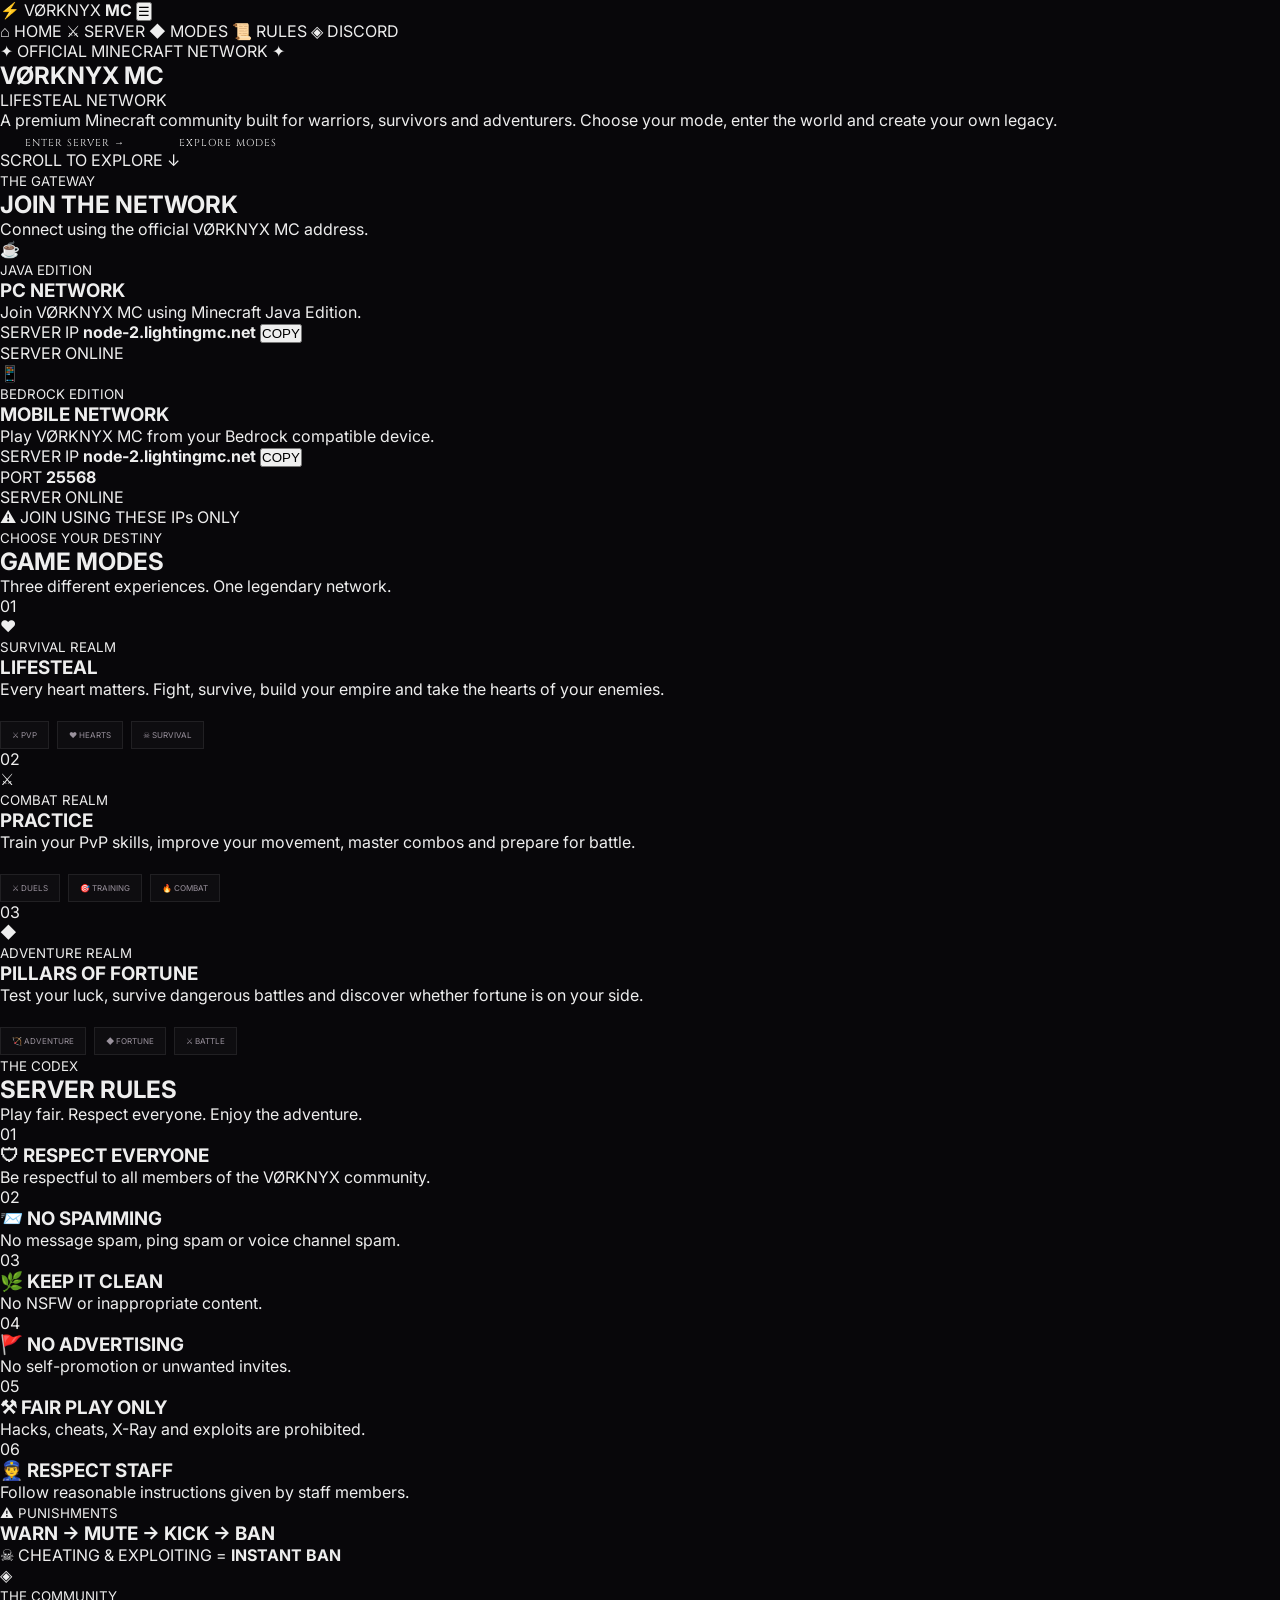
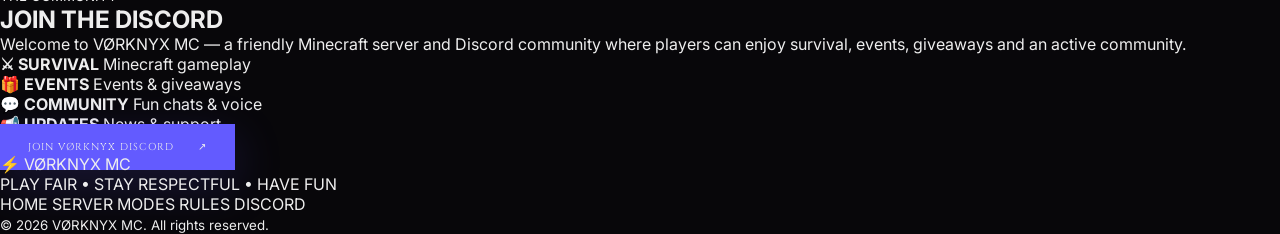
==== commit 8eb5500b: "Update index.html" ====
--- a/index.html
+++ b/index.html
@@ -3,95 +3,612 @@
 <head>
 <meta charset="UTF-8">
 <meta name="viewport" content="width=device-width, initial-scale=1.0">
-<meta name="theme-color" content="#08070a">
-<title>VØRKNYX MC — Official Network</title>
+<meta name="theme-color" content="#07070b">
+
+<title>⚡ VØRKNYX MC — Official Network</title>
+
 <link rel="stylesheet" href="style.css">
 </head>
 
-<body class="home-page">
-
-<div class="world-bg"></div>
-<div class="stars"></div>
-<div class="fog"></div>
-
-<header class="site-header">
-
-    <a class="brand" href="index.html">
-        ⚡ VØRKNYX <b>MC</b>
+<body>
+
+<!-- BACKGROUND -->
+<div class="bg"></div>
+<div class="particles"></div>
+<div class="grid"></div>
+
+<!-- NAVBAR -->
+<header class="navbar">
+
+    <a href="#home" class="logo">
+        <span>⚡</span> VØRKNYX <b>MC</b>
     </a>
 
-    <button class="menu-btn" onclick="toggleMenu()">☰</button>
-
-    <nav id="nav" class="main-nav">
-
-        <a class="active" href="index.html">
-            <span>⌂</span> HOME
+    <button class="menu" onclick="toggleMenu()">
+        ☰
+    </button>
+
+    <nav id="nav">
+
+        <a href="#home" onclick="closeMenu()">⌂ HOME</a>
+
+        <a href="#server" onclick="closeMenu()">⚔ SERVER</a>
+
+        <a href="#modes" onclick="closeMenu()">◆ MODES</a>
+
+        <a href="#rules" onclick="closeMenu()">📜 RULES</a>
+
+        <a href="#discord" onclick="closeMenu()" class="discord-link">
+            ◈ DISCORD
         </a>
 
-        <a href="server.html">
-            <span>⚔</span> SERVER
+    </nav>
+
+</header>
+
+
+<!-- ================= HOME ================= -->
+
+<section id="home" class="section hero">
+
+    <div class="hero-content">
+
+        <div class="eyebrow">
+            ✦ OFFICIAL MINECRAFT NETWORK ✦
+        </div>
+
+        <h1>
+            VØRKNYX
+            <span>MC</span>
+        </h1>
+
+        <div class="line-title">
+            <i></i>
+            LIFESTEAL NETWORK
+            <i></i>
+        </div>
+
+        <p>
+            A premium Minecraft community built for
+            warriors, survivors and adventurers.
+            Choose your mode, enter the world and
+            create your own legacy.
+        </p>
+
+        <div class="buttons">
+
+            <a href="#server" class="btn primary">
+                ENTER SERVER →
+            </a>
+
+            <a href="#modes" class="btn secondary">
+                EXPLORE MODES
+            </a>
+
+        </div>
+
+    </div>
+
+    <div class="scroll">
+        SCROLL TO EXPLORE ↓
+    </div>
+
+</section>
+
+
+
+<!-- ================= SERVER ================= -->
+
+<section id="server" class="section server">
+
+    <div class="heading">
+
+        <small>THE GATEWAY</small>
+
+        <h2>
+            JOIN THE <span>NETWORK</span>
+        </h2>
+
+        <p>
+            Connect using the official VØRKNYX MC address.
+        </p>
+
+    </div>
+
+
+    <div class="server-grid">
+
+
+        <!-- JAVA -->
+
+        <div class="server-card">
+
+            <div class="card-icon">
+                ☕
+            </div>
+
+            <small>JAVA EDITION</small>
+
+            <h3>
+                PC NETWORK
+            </h3>
+
+            <p>
+                Join VØRKNYX MC using Minecraft Java Edition.
+            </p>
+
+            <div class="ip">
+
+                <label>SERVER IP</label>
+
+                <strong>
+                    node-2.lightingmc.net
+                </strong>
+
+                <button onclick="copyIP('node-2.lightingmc.net',this)">
+                    COPY
+                </button>
+
+            </div>
+
+            <div class="online">
+                <i></i>
+                SERVER ONLINE
+            </div>
+
+        </div>
+
+
+        <!-- BEDROCK -->
+
+        <div class="server-card purple">
+
+            <div class="card-icon">
+                📱
+            </div>
+
+            <small>BEDROCK EDITION</small>
+
+            <h3>
+                MOBILE NETWORK
+            </h3>
+
+            <p>
+                Play VØRKNYX MC from your Bedrock compatible device.
+            </p>
+
+            <div class="ip">
+
+                <label>SERVER IP</label>
+
+                <strong>
+                    node-2.lightingmc.net
+                </strong>
+
+                <button onclick="copyIP('node-2.lightingmc.net',this)">
+                    COPY
+                </button>
+
+            </div>
+
+            <div class="port">
+
+                <label>PORT</label>
+
+                <strong>25568</strong>
+
+            </div>
+
+            <div class="online">
+                <i></i>
+                SERVER ONLINE
+            </div>
+
+        </div>
+
+    </div>
+
+
+    <div class="warning">
+        ⚠ JOIN USING THESE IPs ONLY
+    </div>
+
+</section>
+
+
+
+<!-- ================= MODES ================= -->
+
+<section id="modes" class="section modes">
+
+    <div class="heading">
+
+        <small>CHOOSE YOUR DESTINY</small>
+
+        <h2>
+            GAME <span>MODES</span>
+        </h2>
+
+        <p>
+            Three different experiences. One legendary network.
+        </p>
+
+    </div>
+
+
+    <div class="mode-grid">
+
+
+        <!-- LIFESTEAL -->
+
+        <article class="mode-card lifesteal">
+
+            <div class="mode-number">
+                01
+            </div>
+
+            <div class="mode-symbol">
+                ♥
+            </div>
+
+            <div class="mode-content">
+
+                <small>
+                    SURVIVAL REALM
+                </small>
+
+                <h3>
+                    LIFESTEAL
+                </h3>
+
+                <p>
+                    Every heart matters. Fight, survive,
+                    build your empire and take the hearts
+                    of your enemies.
+                </p>
+
+                <div class="tags">
+                    <span>⚔ PVP</span>
+                    <span>♥ HEARTS</span>
+                    <span>☠ SURVIVAL</span>
+                </div>
+
+            </div>
+
+        </article>
+
+
+
+        <!-- PRACTICE -->
+
+        <article class="mode-card practice">
+
+            <div class="mode-number">
+                02
+            </div>
+
+            <div class="mode-symbol">
+                ⚔
+            </div>
+
+            <div class="mode-content">
+
+                <small>
+                    COMBAT REALM
+                </small>
+
+                <h3>
+                    PRACTICE
+                </h3>
+
+                <p>
+                    Train your PvP skills, improve your movement,
+                    master combos and prepare for battle.
+                </p>
+
+                <div class="tags">
+                    <span>⚔ DUELS</span>
+                    <span>🎯 TRAINING</span>
+                    <span>🔥 COMBAT</span>
+                </div>
+
+            </div>
+
+        </article>
+
+
+
+        <!-- PILLARS -->
+
+        <article class="mode-card pillars">
+
+            <div class="mode-number">
+                03
+            </div>
+
+            <div class="mode-symbol">
+                ◆
+            </div>
+
+            <div class="mode-content">
+
+                <small>
+                    ADVENTURE REALM
+                </small>
+
+                <h3>
+                    PILLARS OF FORTUNE
+                </h3>
+
+                <p>
+                    Test your luck, survive dangerous battles
+                    and discover whether fortune is on your side.
+                </p>
+
+                <div class="tags">
+                    <span>🏹 ADVENTURE</span>
+                    <span>◆ FORTUNE</span>
+                    <span>⚔ BATTLE</span>
+                </div>
+
+            </div>
+
+        </article>
+
+    </div>
+
+</section>
+
+
+
+<!-- ================= RULES ================= -->
+
+<section id="rules" class="section rules">
+
+    <div class="heading">
+
+        <small>THE CODEX</small>
+
+        <h2>
+            SERVER <span>RULES</span>
+        </h2>
+
+        <p>
+            Play fair. Respect everyone. Enjoy the adventure.
+        </p>
+
+    </div>
+
+
+    <div class="rules-box">
+
+
+        <div class="rule">
+
+            <span>01</span>
+
+            <div>
+                <h3>🛡 RESPECT EVERYONE</h3>
+
+                <p>
+                    Be respectful to all members of the
+                    VØRKNYX community.
+                </p>
+            </div>
+
+        </div>
+
+
+        <div class="rule">
+
+            <span>02</span>
+
+            <div>
+                <h3>📨 NO SPAMMING</h3>
+
+                <p>
+                    No message spam, ping spam or voice
+                    channel spam.
+                </p>
+            </div>
+
+        </div>
+
+
+        <div class="rule">
+
+            <span>03</span>
+
+            <div>
+                <h3>🌿 KEEP IT CLEAN</h3>
+
+                <p>
+                    No NSFW or inappropriate content.
+                </p>
+            </div>
+
+        </div>
+
+
+        <div class="rule">
+
+            <span>04</span>
+
+            <div>
+                <h3>🚩 NO ADVERTISING</h3>
+
+                <p>
+                    No self-promotion or unwanted invites.
+                </p>
+            </div>
+
+        </div>
+
+
+        <div class="rule">
+
+            <span>05</span>
+
+            <div>
+                <h3>⚒ FAIR PLAY ONLY</h3>
+
+                <p>
+                    Hacks, cheats, X-Ray and exploits
+                    are prohibited.
+                </p>
+            </div>
+
+        </div>
+
+
+        <div class="rule">
+
+            <span>06</span>
+
+            <div>
+                <h3>👮 RESPECT STAFF</h3>
+
+                <p>
+                    Follow reasonable instructions given
+                    by staff members.
+                </p>
+            </div>
+
+        </div>
+
+
+        <div class="punishment">
+
+            <small>
+                ⚠ PUNISHMENTS
+            </small>
+
+            <h3>
+                WARN
+                <b>→</b>
+                MUTE
+                <b>→</b>
+                KICK
+                <b>→</b>
+                BAN
+            </h3>
+
+            <p>
+                ☠ CHEATING & EXPLOITING =
+                <strong>INSTANT BAN</strong>
+            </p>
+
+        </div>
+
+    </div>
+
+</section>
+
+
+
+<!-- ================= DISCORD ================= -->
+
+<section id="discord" class="section discord">
+
+    <div class="discord-content">
+
+        <div class="discord-icon">
+            ◈
+        </div>
+
+        <small>
+            THE COMMUNITY
+        </small>
+
+        <h2>
+            JOIN THE
+            <span>DISCORD</span>
+        </h2>
+
+        <p>
+            Welcome to VØRKNYX MC — a friendly Minecraft
+            server and Discord community where players can
+            enjoy survival, events, giveaways and an active
+            community.
+        </p>
+
+
+        <div class="discord-features">
+
+            <div>
+                <b>⚔</b>
+                <strong>SURVIVAL</strong>
+                <span>Minecraft gameplay</span>
+            </div>
+
+            <div>
+                <b>🎁</b>
+                <strong>EVENTS</strong>
+                <span>Events & giveaways</span>
+            </div>
+
+            <div>
+                <b>💬</b>
+                <strong>COMMUNITY</strong>
+                <span>Fun chats & voice</span>
+            </div>
+
+            <div>
+                <b>📢</b>
+                <strong>UPDATES</strong>
+                <span>News & support</span>
+            </div>
+
+        </div>
+
+
+        <a
+            href="https://discord.gg/DkYDvR8kQ"
+            target="_blank"
+            rel="noopener"
+            class="discord-button"
+        >
+            JOIN VØRKNYX DISCORD
+            <span>↗</span>
         </a>
 
-        <a href="modes.html">
-            <span>◆</span> GAME MODES
-        </a>
-
-        <a href="rules.html">
-            <span>📜</span> RULES
-        </a>
-
-        <a href="discord.html" class="discord-nav">
-            <span>◈</span> DISCORD
-        </a>
-
-    </nav>
-
-</header>
-
-<main class="home-hero">
-
-    <div class="hero-badge">
-        ✦ OFFICIAL MINECRAFT NETWORK ✦
-    </div>
-
-    <h1>
-        VØRKNYX
-        <strong>MC</strong>
-    </h1>
-
-    <div class="divider">
-        <span></span>
-        LIFESTEAL NETWORK
-        <span></span>
-    </div>
-
-    <p class="hero-text">
-        Enter a world built for warriors, adventurers and survivors.
-        Choose your realm, create your legacy and become part of
-        the VØRKNYX community.
+    </div>
+
+</section>
+
+
+
+<!-- ================= FOOTER ================= -->
+
+<footer>
+
+    <div class="footer-logo">
+        ⚡ VØRKNYX MC
+    </div>
+
+    <p>
+        PLAY FAIR • STAY RESPECTFUL • HAVE FUN
     </p>
 
-    <div class="hero-buttons">
-
-        <a class="btn gold" href="server.html">
-            ENTER THE WORLD →
-        </a>
-
-        <a class="btn glass" href="modes.html">
-            EXPLORE MODES
-        </a>
-
-    </div>
-
-</main>
-
-<div class="home-bottom">
-    <span>⚔ SURVIVE</span>
-    <span>◆ CONQUER</span>
-    <span>⚡ BECOME LEGEND</span>
-</div>
+    <div class="footer-links">
+
+        <a href="#home">HOME</a>
+        <a href="#server">SERVER</a>
+        <a href="#modes">MODES</a>
+        <a href="#rules">RULES</a>
+        <a href="#discord">DISCORD</a>
+
+    </div>
+
+    <small>
+        © 2026 VØRKNYX MC. All rights reserved.
+    </small>
+
+</footer>
+
 
 <script src="script.js"></script>
 
 </body>
 </html>
+
--- a/style.css
+++ b/style.css
@@ -4,9 +4,8 @@
     --gold:#d7a84a;
     --gold2:#f0c66b;
     --purple:#8b5cf6;
-    --red:#a83232;
     --dark:#08070a;
-    --panel:rgba(15,13,18,.82);
+    --panel:rgba(15,13,18,.86);
 }
 
 *{
@@ -33,120 +32,184 @@
 }
 
 
-/* ================= HEADER ================= */
-
-header{
+/* =========================================
+   HEADER
+========================================= */
+
+.site-header{
     height:78px;
+
     position:fixed;
-    z-index:100;
     top:0;
     left:0;
-    width:100%;
-
-    padding:0 6%;
+    right:0;
+
+    z-index:9999;
 
     display:flex;
     align-items:center;
     justify-content:space-between;
 
-    background:rgba(5,4,7,.7);
-    backdrop-filter:blur(14px);
-
-    border-bottom:1px solid rgba(215,168,74,.13);
+    padding:0 5%;
+
+    background:rgba(5,4,8,.94);
+
+    backdrop-filter:blur(18px);
+
+    border-bottom:
+        1px solid rgba(215,168,74,.2);
 }
 
 .brand{
-    font-family:Cinzel,serif;
-    font-size:20px;
+    white-space:nowrap;
+
+    font-family:Cinzel,serif;
+
+    font-size:19px;
+
     font-weight:900;
+
     letter-spacing:1px;
 }
 
-.brand span{
+.brand b{
     color:var(--gold);
 }
 
-nav{
+.main-nav{
+    display:flex !important;
+
+    align-items:center;
+
+    gap:8px;
+}
+
+.main-nav a{
     display:flex;
-    gap:30px;
-}
-
-nav a{
-    font-family:Cinzel,serif;
-    font-size:10px;
-    letter-spacing:1.5px;
-    color:#9c969e;
+
+    align-items:center;
+
+    gap:7px;
+
+    padding:11px 14px;
+
+    color:#aaa5ae;
+
+    font-family:Cinzel,serif;
+
+    font-size:9px;
+
+    font-weight:700;
+
+    letter-spacing:1px;
+
+    border:1px solid transparent;
+
     transition:.3s;
 }
 
-nav a:hover,
-nav a.active{
+.main-nav a span{
+    font-size:13px;
+}
+
+.main-nav a:hover,
+.main-nav a.active{
     color:var(--gold2);
+
+    background:
+        rgba(215,168,74,.07);
+
+    border-color:
+        rgba(215,168,74,.2);
+
+    transform:translateY(-1px);
+}
+
+.main-nav .discord-nav{
+    color:#aaa5ff;
+}
+
+.main-nav .discord-nav:hover,
+.main-nav .discord-nav.active{
+    color:#fff;
+
+    background:
+        rgba(99,91,255,.14);
+
+    border-color:
+        rgba(99,91,255,.35);
 }
 
 .menu-btn{
     display:none;
-    background:none;
-    border:0;
-    color:white;
-    font-size:25px;
-}
-
-
-/* ================= HOME ================= */
+
+    border:
+        1px solid rgba(215,168,74,.25);
+
+    background:
+        rgba(215,168,74,.07);
+
+    color:var(--gold2);
+
+    padding:8px 12px;
+
+    cursor:pointer;
+
+    font-size:20px;
+}
+
+
+/* =========================================
+   HOME BACKGROUND
+========================================= */
 
 .world-bg{
     position:fixed;
     inset:0;
+
     z-index:-5;
 
     background:
-        radial-gradient(circle at 75% 22%,
-        rgba(215,168,74,.16),
-        transparent 12%),
-
-        radial-gradient(circle at 40% 55%,
-        rgba(104,50,130,.2),
-        transparent 30%),
+        radial-gradient(
+            circle at 75% 22%,
+            rgba(215,168,74,.16),
+            transparent 12%
+        ),
+
+        radial-gradient(
+            circle at 40% 55%,
+            rgba(104,50,130,.2),
+            transparent 30%
+        ),
 
         linear-gradient(
-        180deg,
-        #090817,
-        #171323 48%,
-        #050507
+            180deg,
+            #090817,
+            #171323 48%,
+            #050507
         );
-}
-
-.world-bg:before{
-    content:"";
-    position:absolute;
-    inset:0;
-
-    background:
-        linear-gradient(
-        145deg,
-        transparent 45%,
-        rgba(0,0,0,.8) 46%
-        );
-
-    opacity:.4;
 }
 
 .stars{
     position:fixed;
     inset:0;
+
     z-index:-4;
 
     background-image:
         radial-gradient(#fff 1px,transparent 1px),
         radial-gradient(#d7a84a 1px,transparent 1px);
 
-    background-size:90px 90px,150px 150px;
+    background-size:
+        90px 90px,
+        150px 150px;
+
     opacity:.25;
 }
 
 .fog{
     position:fixed;
+
     z-index:-3;
 
     left:-10%;
@@ -155,44 +218,65 @@
     width:120%;
     height:300px;
 
-    background:rgba(150,120,170,.06);
+    background:
+        rgba(150,120,170,.06);
 
     filter:blur(35px);
 
-    animation:fogMove 14s ease-in-out infinite alternate;
+    animation:
+        fogMove 14s ease-in-out infinite alternate;
 }
 
 @keyframes fogMove{
-    from{transform:translateX(-3%)}
-    to{transform:translateX(5%)}
-}
+
+    from{
+        transform:translateX(-3%);
+    }
+
+    to{
+        transform:translateX(5%);
+    }
+
+}
+
+
+/* =========================================
+   HOME
+========================================= */
 
 .home-hero{
     min-height:100vh;
 
     display:flex;
+
     flex-direction:column;
+
     align-items:center;
+
     justify-content:center;
 
     text-align:center;
 
-    padding:120px 20px 100px;
+    padding:
+        120px 20px 100px;
 }
 
 .hero-badge{
     padding:10px 18px;
 
-    border:1px solid rgba(215,168,74,.3);
+    border:
+        1px solid rgba(215,168,74,.3);
 
     color:var(--gold2);
 
     font-family:Cinzel,serif;
 
     font-size:9px;
+
     letter-spacing:3px;
 
-    background:rgba(215,168,74,.04);
+    background:
+        rgba(215,168,74,.04);
 }
 
 .home-hero h1{
@@ -200,7 +284,8 @@
 
     font-family:Cinzel,serif;
 
-    font-size:clamp(55px,12vw,150px);
+    font-size:
+        clamp(55px,12vw,150px);
 
     line-height:.85;
 
@@ -223,33 +308,40 @@
     margin-top:25px;
 
     display:flex;
+
     align-items:center;
+
     gap:15px;
 
     color:#b18a46;
 
     font-family:Cinzel,serif;
+
     font-size:10px;
+
     letter-spacing:4px;
 }
 
 .divider span{
     width:70px;
+
     height:1px;
 
-    background:linear-gradient(
-        90deg,
-        transparent,
-        var(--gold)
-    );
+    background:
+        linear-gradient(
+            90deg,
+            transparent,
+            var(--gold)
+        );
 }
 
 .divider span:last-child{
-    background:linear-gradient(
-        90deg,
-        var(--gold),
-        transparent
-    );
+    background:
+        linear-gradient(
+            90deg,
+            var(--gold),
+            transparent
+        );
 }
 
 .hero-text{
@@ -266,6 +358,7 @@
 
 .hero-buttons{
     display:flex;
+
     gap:12px;
 
     margin-top:30px;
@@ -275,7 +368,9 @@
     padding:15px 25px;
 
     font-family:Cinzel,serif;
+
     font-size:10px;
+
     letter-spacing:1px;
 
     transition:.3s;
@@ -283,14 +378,20 @@
 
 .btn.gold{
     background:var(--gold);
+
     color:#15100a;
 
-    box-shadow:0 12px 35px rgba(215,168,74,.18);
+    box-shadow:
+        0 12px 35px
+        rgba(215,168,74,.18);
 }
 
 .btn.glass{
-    border:1px solid rgba(255,255,255,.15);
-    background:rgba(255,255,255,.04);
+    border:
+        1px solid rgba(255,255,255,.15);
+
+    background:
+        rgba(255,255,255,.04);
 }
 
 .btn:hover{
@@ -305,7 +406,9 @@
     width:100%;
 
     display:flex;
+
     justify-content:center;
+
     gap:40px;
 
     color:#6f6872;
@@ -313,14 +416,18 @@
     font-family:Cinzel,serif;
 
     font-size:8px;
+
     letter-spacing:2px;
 }
 
 
-/* ================= COMMON PAGE ================= */
+/* =========================================
+   COMMON PAGES
+========================================= */
 
 .page{
     max-width:1250px;
+
     margin:auto;
 
     padding:
@@ -330,6 +437,7 @@
 
 .page-heading{
     text-align:center;
+
     margin-bottom:70px;
 }
 
@@ -339,6 +447,7 @@
     font-family:Cinzel,serif;
 
     font-size:9px;
+
     letter-spacing:4px;
 }
 
@@ -347,7 +456,8 @@
 
     font-family:Cinzel,serif;
 
-    font-size:clamp(35px,6vw,70px);
+    font-size:
+        clamp(35px,6vw,70px);
 
     line-height:1;
 }
@@ -365,29 +475,38 @@
 }
 
 
-/* ================= SERVER PAGE ================= */
+/* =========================================
+   SERVER
+========================================= */
 
 .server-bg{
     position:fixed;
+
     inset:0;
+
     z-index:-5;
 
     background:
-        radial-gradient(circle at 50% 30%,
-        rgba(120,45,155,.25),
-        transparent 30%),
+        radial-gradient(
+            circle at 50% 30%,
+            rgba(120,45,155,.25),
+            transparent 30%
+        ),
 
         linear-gradient(
-        140deg,
-        #120b18,
-        #08060b 55%,
-        #1a0e09
+            140deg,
+            #120b18,
+            #08060b 55%,
+            #1a0e09
         );
 }
 
 .connection-grid{
     display:grid;
-    grid-template-columns:1fr 1fr;
+
+    grid-template-columns:
+        1fr 1fr;
+
     gap:25px;
 }
 
@@ -396,40 +515,29 @@
 
     background:var(--panel);
 
-    border:1px solid rgba(255,255,255,.09);
-
-    box-shadow:0 30px 80px rgba(0,0,0,.3);
+    border:
+        1px solid rgba(255,255,255,.09);
+
+    box-shadow:
+        0 30px 80px rgba(0,0,0,.3);
 
     position:relative;
+
     overflow:hidden;
 
     transition:.4s;
-}
-
-.connection-card:before{
-    content:"";
-
-    position:absolute;
-
-    width:250px;
-    height:250px;
-
-    right:-100px;
-    top:-100px;
-
-    border-radius:50%;
-
-    background:rgba(215,168,74,.08);
 }
 
 .connection-card:hover{
     transform:translateY(-8px);
 
-    border-color:rgba(215,168,74,.4);
+    border-color:
+        rgba(215,168,74,.4);
 }
 
 .edition-icon{
     font-size:40px;
+
     margin-bottom:20px;
 }
 
@@ -457,6 +565,7 @@
     color:#77727a;
 
     font-size:12px;
+
     line-height:1.7;
 }
 
@@ -467,7 +576,8 @@
 
     background:#050407;
 
-    border:1px solid #29232c;
+    border:
+        1px solid #29232c;
 
     position:relative;
 }
@@ -497,13 +607,16 @@
     position:absolute;
 
     right:10px;
+
     top:50%;
 
     transform:translateY(-50%);
 
-    border:1px solid rgba(215,168,74,.3);
-
-    background:rgba(215,168,74,.08);
+    border:
+        1px solid rgba(215,168,74,.3);
+
+    background:
+        rgba(215,168,74,.08);
 
     color:var(--gold2);
 
@@ -519,11 +632,13 @@
 
     background:#050407;
 
-    border:1px solid #29232c;
+    border:
+        1px solid #29232c;
 }
 
 .port-box strong{
     font-family:monospace;
+
     color:var(--gold2);
 }
 
@@ -533,10 +648,13 @@
     color:#63d88a;
 
     font-size:8px;
+
     letter-spacing:2px;
 
     display:flex;
+
     align-items:center;
+
     gap:8px;
 }
 
@@ -548,12 +666,15 @@
 
     background:#63d88a;
 
-    box-shadow:0 0 12px #63d88a;
+    box-shadow:
+        0 0 12px #63d88a;
 }
 
 .join-info{
     display:grid;
-    grid-template-columns:repeat(3,1fr);
+
+    grid-template-columns:
+        repeat(3,1fr);
 
     gap:15px;
 
@@ -563,15 +684,18 @@
 .join-info div{
     padding:25px;
 
-    background:rgba(255,255,255,.025);
-
-    border:1px solid rgba(255,255,255,.06);
+    background:
+        rgba(255,255,255,.025);
+
+    border:
+        1px solid rgba(255,255,255,.06);
 }
 
 .join-info span{
     color:var(--gold);
 
     font-family:Cinzel,serif;
+
     font-size:11px;
 }
 
@@ -579,6 +703,7 @@
     margin-top:10px;
 
     font-family:Cinzel,serif;
+
     font-size:14px;
 }
 
@@ -591,37 +716,43 @@
 }
 
 
-/* ================= MODES ================= */
+/* =========================================
+   MODES
+========================================= */
 
 .modes-bg{
     position:fixed;
+
     inset:0;
+
     z-index:-5;
 
     background:
         radial-gradient(
-        circle at 20% 25%,
-        rgba(170,30,45,.18),
-        transparent 25%
+            circle at 20% 25%,
+            rgba(170,30,45,.18),
+            transparent 25%
         ),
 
         radial-gradient(
-        circle at 80% 65%,
-        rgba(117,62,170,.18),
-        transparent 25%
+            circle at 80% 65%,
+            rgba(117,62,170,.18),
+            transparent 25%
         ),
 
         linear-gradient(
-        145deg,
-        #09070b,
-        #150b12,
-        #070609
+            145deg,
+            #09070b,
+            #150b12,
+            #070609
         );
 }
 
 .mode-list{
     display:flex;
+
     flex-direction:column;
+
     gap:30px;
 }
 
@@ -629,11 +760,14 @@
     min-height:430px;
 
     display:grid;
-    grid-template-columns:45% 55%;
+
+    grid-template-columns:
+        45% 55%;
 
     overflow:hidden;
 
-    border:1px solid rgba(255,255,255,.1);
+    border:
+        1px solid rgba(255,255,255,.1);
 
     background:#0b090d;
 
@@ -645,7 +779,8 @@
 .realm-card:hover{
     transform:translateY(-7px);
 
-    border-color:rgba(215,168,74,.4);
+    border-color:
+        rgba(215,168,74,.4);
 }
 
 .realm-art{
@@ -654,7 +789,9 @@
     min-height:430px;
 
     display:flex;
+
     align-items:center;
+
     justify-content:center;
 
     overflow:hidden;
@@ -663,31 +800,43 @@
 .lifesteal-card .realm-art{
     background:
         radial-gradient(
-        circle,
-        rgba(180,25,40,.5),
-        transparent 35%
+            circle,
+            rgba(180,25,40,.5),
+            transparent 35%
         ),
-        linear-gradient(145deg,#27090f,#080407);
+        linear-gradient(
+            145deg,
+            #27090f,
+            #080407
+        );
 }
 
 .practice-card .realm-art{
     background:
         radial-gradient(
-        circle,
-        rgba(75,70,190,.4),
-        transparent 35%
+            circle,
+            rgba(75,70,190,.4),
+            transparent 35%
         ),
-        linear-gradient(145deg,#0b1125,#06070b);
+        linear-gradient(
+            145deg,
+            #0b1125,
+            #06070b
+        );
 }
 
 .pillars-card .realm-art{
     background:
         radial-gradient(
-        circle,
-        rgba(215,168,74,.35),
-        transparent 35%
+            circle,
+            rgba(215,168,74,.35),
+            transparent 35%
         ),
-        linear-gradient(145deg,#251908,#080706);
+        linear-gradient(
+            145deg,
+            #251908,
+            #080706
+        );
 }
 
 .heart{
@@ -699,7 +848,8 @@
         0 0 30px #d52d3d,
         0 0 90px rgba(213,45,61,.6);
 
-    animation:float 4s ease-in-out infinite;
+    animation:
+        float 4s ease-in-out infinite;
 }
 
 .sword{
@@ -712,7 +862,8 @@
     filter:
         drop-shadow(0 0 25px #8b5cf6);
 
-    animation:float 4s ease-in-out infinite;
+    animation:
+        floatSword 4s ease-in-out infinite;
 }
 
 .arena{
@@ -721,7 +872,8 @@
     width:280px;
     height:280px;
 
-    border:2px solid rgba(139,92,246,.25);
+    border:
+        2px solid rgba(139,92,246,.25);
 
     transform:rotate(45deg);
 }
@@ -732,17 +884,19 @@
     bottom:-20px;
 
     width:75px;
+
     height:290px;
 
     background:
         linear-gradient(
-        90deg,
-        #5d4321,
-        #d6a94e,
-        #5a3c18
+            90deg,
+            #5d4321,
+            #d6a94e,
+            #5a3c18
         );
 
-    box-shadow:0 0 30px rgba(215,168,74,.15);
+    box-shadow:
+        0 0 30px rgba(215,168,74,.15);
 }
 
 .p1{
@@ -750,40 +904,48 @@
 }
 
 .p2{
-    transform:translateX(65px);
+    transform:
+        translateX(65px);
+
     height:220px;
 }
 
 .treasure{
     font-size:80px;
+
     color:#f2c65c;
 
-    filter:drop-shadow(0 0 25px #d7a84a);
+    filter:
+        drop-shadow(0 0 25px #d7a84a);
 
     z-index:2;
 }
 
 @keyframes float{
+
     50%{
         transform:translateY(-15px);
     }
-}
-
-.sword{
-    animation:floatSword 4s ease-in-out infinite;
+
 }
 
 @keyframes floatSword{
+
     50%{
-        transform:translateY(-15px) rotate(-20deg);
-    }
+        transform:
+            translateY(-15px)
+            rotate(-20deg);
+    }
+
 }
 
 .realm-content{
     padding:60px;
 
     display:flex;
+
     flex-direction:column;
+
     justify-content:center;
 }
 
@@ -793,6 +955,7 @@
     font-family:Cinzel,serif;
 
     font-size:9px;
+
     letter-spacing:3px;
 }
 
@@ -801,7 +964,8 @@
 
     font-family:Cinzel,serif;
 
-    font-size:clamp(30px,4vw,55px);
+    font-size:
+        clamp(30px,4vw,55px);
 }
 
 .realm-content p{
@@ -818,7 +982,9 @@
 
 .tags{
     display:flex;
+
     flex-wrap:wrap;
+
     gap:8px;
 
     margin-top:22px;
@@ -827,13 +993,15 @@
 .tags span{
     padding:8px 11px;
 
-    border:1px solid rgba(255,255,255,.08);
+    border:
+        1px solid rgba(255,255,255,.08);
 
     color:#9a929d;
 
     font-size:8px;
 
-    background:rgba(255,255,255,.025);
+    background:
+        rgba(255,255,255,.025);
 }
 
 .realm-btn{
@@ -859,42 +1027,48 @@
 }
 
 
-/* ================= RULES ================= */
+/* =========================================
+   RULES
+========================================= */
 
 .book-bg{
     position:fixed;
+
     inset:0;
+
     z-index:-5;
 
     background:
         radial-gradient(
-        circle at 50% 35%,
-        rgba(155,100,55,.15),
-        transparent 35%
+            circle at 50% 35%,
+            rgba(155,100,55,.15),
+            transparent 35%
         ),
 
         linear-gradient(
-        120deg,
-        #0e0907,
-        #1a110c,
-        #070605
+            120deg,
+            #0e0907,
+            #1a110c,
+            #070605
         );
 }
 
 .codex{
     max-width:900px;
+
     margin:auto;
 
     padding:35px;
 
     background:
         linear-gradient(
-        135deg,
-        rgba(64,43,25,.55),
-        rgba(20,14,10,.9)
+            135deg,
+            rgba(64,43,25,.55),
+            rgba(20,14,10,.9)
         );
 
-    border:1px solid rgba(215,168,74,.3);
+    border:
+        1px solid rgba(215,168,74,.3);
 
     box-shadow:
         0 30px 100px rgba(0,0,0,.5);
@@ -902,17 +1076,15 @@
 
 .rule-item{
     display:grid;
+
     grid-template-columns:70px 1fr;
 
     gap:25px;
 
     padding:25px 10px;
 
-    border-bottom:1px solid rgba(215,168,74,.12);
-}
-
-.rule-item:last-of-type{
-    border-bottom:0;
+    border-bottom:
+        1px solid rgba(215,168,74,.12);
 }
 
 .rule-item > b{
@@ -948,9 +1120,11 @@
 
     text-align:center;
 
-    border:1px solid rgba(170,50,50,.35);
-
-    background:rgba(90,20,20,.1);
+    border:
+        1px solid rgba(170,50,50,.35);
+
+    background:
+        rgba(90,20,20,.1);
 }
 
 .punishment-box small{
@@ -990,40 +1164,46 @@
 }
 
 
-/* ================= DISCORD ================= */
+/* =========================================
+   DISCORD
+========================================= */
 
 .discord-bg{
     position:fixed;
+
     inset:0;
+
     z-index:-5;
 
     background:
         radial-gradient(
-        circle at 50% 35%,
-        rgba(88,80,255,.3),
-        transparent 30%
+            circle at 50% 35%,
+            rgba(88,80,255,.3),
+            transparent 30%
         ),
 
         radial-gradient(
-        circle at 20% 80%,
-        rgba(139,92,246,.15),
-        transparent 30%
+            circle at 20% 80%,
+            rgba(139,92,246,.15),
+            transparent 30%
         ),
 
         linear-gradient(
-        145deg,
-        #080719,
-        #100c24,
-        #05050b
+            145deg,
+            #080719,
+            #100c24,
+            #05050b
         );
 }
 
 .discord-main{
     min-height:100vh;
 
-    padding:160px 20px 100px;
+    padding:
+        160px 20px 100px;
 
     display:flex;
+
     flex-direction:column;
 
     align-items:center;
@@ -1036,7 +1216,9 @@
     height:110px;
 
     display:flex;
+
     align-items:center;
+
     justify-content:center;
 
     border-radius:30px;
@@ -1057,6 +1239,7 @@
     font-family:Cinzel,serif;
 
     font-size:9px;
+
     letter-spacing:4px;
 }
 
@@ -1067,7 +1250,8 @@
 
     font-family:Cinzel,serif;
 
-    font-size:clamp(38px,7vw,80px);
+    font-size:
+        clamp(38px,7vw,80px);
 
     line-height:1;
 }
@@ -1092,7 +1276,9 @@
     width:min(900px,100%);
 
     display:grid;
-    grid-template-columns:repeat(3,1fr);
+
+    grid-template-columns:
+        repeat(3,1fr);
 
     gap:15px;
 
@@ -1102,9 +1288,11 @@
 .community-grid div{
     padding:25px;
 
-    background:rgba(255,255,255,.035);
-
-    border:1px solid rgba(139,92,246,.15);
+    background:
+        rgba(255,255,255,.035);
+
+    border:
+        1px solid rgba(139,92,246,.15);
 }
 
 .community-grid b{
@@ -1145,9 +1333,12 @@
     font-family:Cinzel,serif;
 
     font-size:10px;
+
     letter-spacing:1px;
 
-    box-shadow:0 15px 50px rgba(99,91,255,.2);
+    box-shadow:
+        0 15px 50px
+        rgba(99,91,255,.2);
 
     transition:.3s;
 }
@@ -1160,51 +1351,72 @@
     transform:translateY(-5px);
 
     box-shadow:
-        0 20px 60px rgba(99,91,255,.4);
-}
-
-
-/* ================= MOBILE ================= */
+        0 20px 60px
+        rgba(99,91,255,.4);
+}
+
+
+/* =========================================
+   MOBILE
+========================================= */
 
 @media(max-width:850px){
 
-    header{
+    .site-header{
+        height:70px;
+
         padding:0 5%;
     }
 
-    nav{
-        display:none;
-    }
-
-    nav.open{
-        display:flex;
-
-        position:absolute;
-
-        left:0;
-        top:78px;
-
-        width:100%;
-
-        flex-direction:column;
-
-        gap:0;
-
-        background:rgba(6,5,8,.98);
-
-        border-bottom:1px solid rgba(215,168,74,.2);
-    }
-
-    nav.open a{
-        padding:18px 25px;
-
-        border-bottom:1px solid rgba(255,255,255,.05);
+    .site-header .brand{
+        font-size:15px;
     }
 
     .menu-btn{
         display:block;
     }
 
+    .main-nav{
+        display:none !important;
+
+        position:absolute;
+
+        top:70px;
+
+        left:0;
+        right:0;
+
+        flex-direction:column;
+
+        align-items:stretch;
+
+        gap:0;
+
+        padding:10px;
+
+        background:
+            rgba(6,5,9,.99);
+
+        border-bottom:
+            1px solid rgba(215,168,74,.2);
+
+        box-shadow:
+            0 20px 50px rgba(0,0,0,.5);
+    }
+
+    .main-nav.open{
+        display:flex !important;
+    }
+
+    .main-nav a{
+        width:100%;
+
+        padding:17px 18px;
+
+        border-bottom:
+            1px solid rgba(255,255,255,.05);
+    }
+
     .connection-grid{
         grid-template-columns:1fr;
     }
@@ -1231,19 +1443,22 @@
 
 }
 
+
+/* =========================================
+   SMALL MOBILE
+========================================= */
+
 @media(max-width:550px){
-
-    .brand{
-        font-size:16px;
-    }
 
     .home-hero h1{
         font-size:54px;
+
         letter-spacing:2px;
     }
 
     .divider{
         font-size:8px;
+
         letter-spacing:2px;
     }
 
@@ -1253,12 +1468,15 @@
 
     .hero-buttons{
         width:100%;
+
         flex-direction:column;
+
         max-width:280px;
     }
 
     .home-bottom{
         gap:12px;
+
         font-size:6px;
     }
 
@@ -1280,7 +1498,9 @@
     }
 
     .rule-item{
-        grid-template-columns:40px 1fr;
+        grid-template-columns:
+            40px 1fr;
+
         gap:12px;
     }
 
